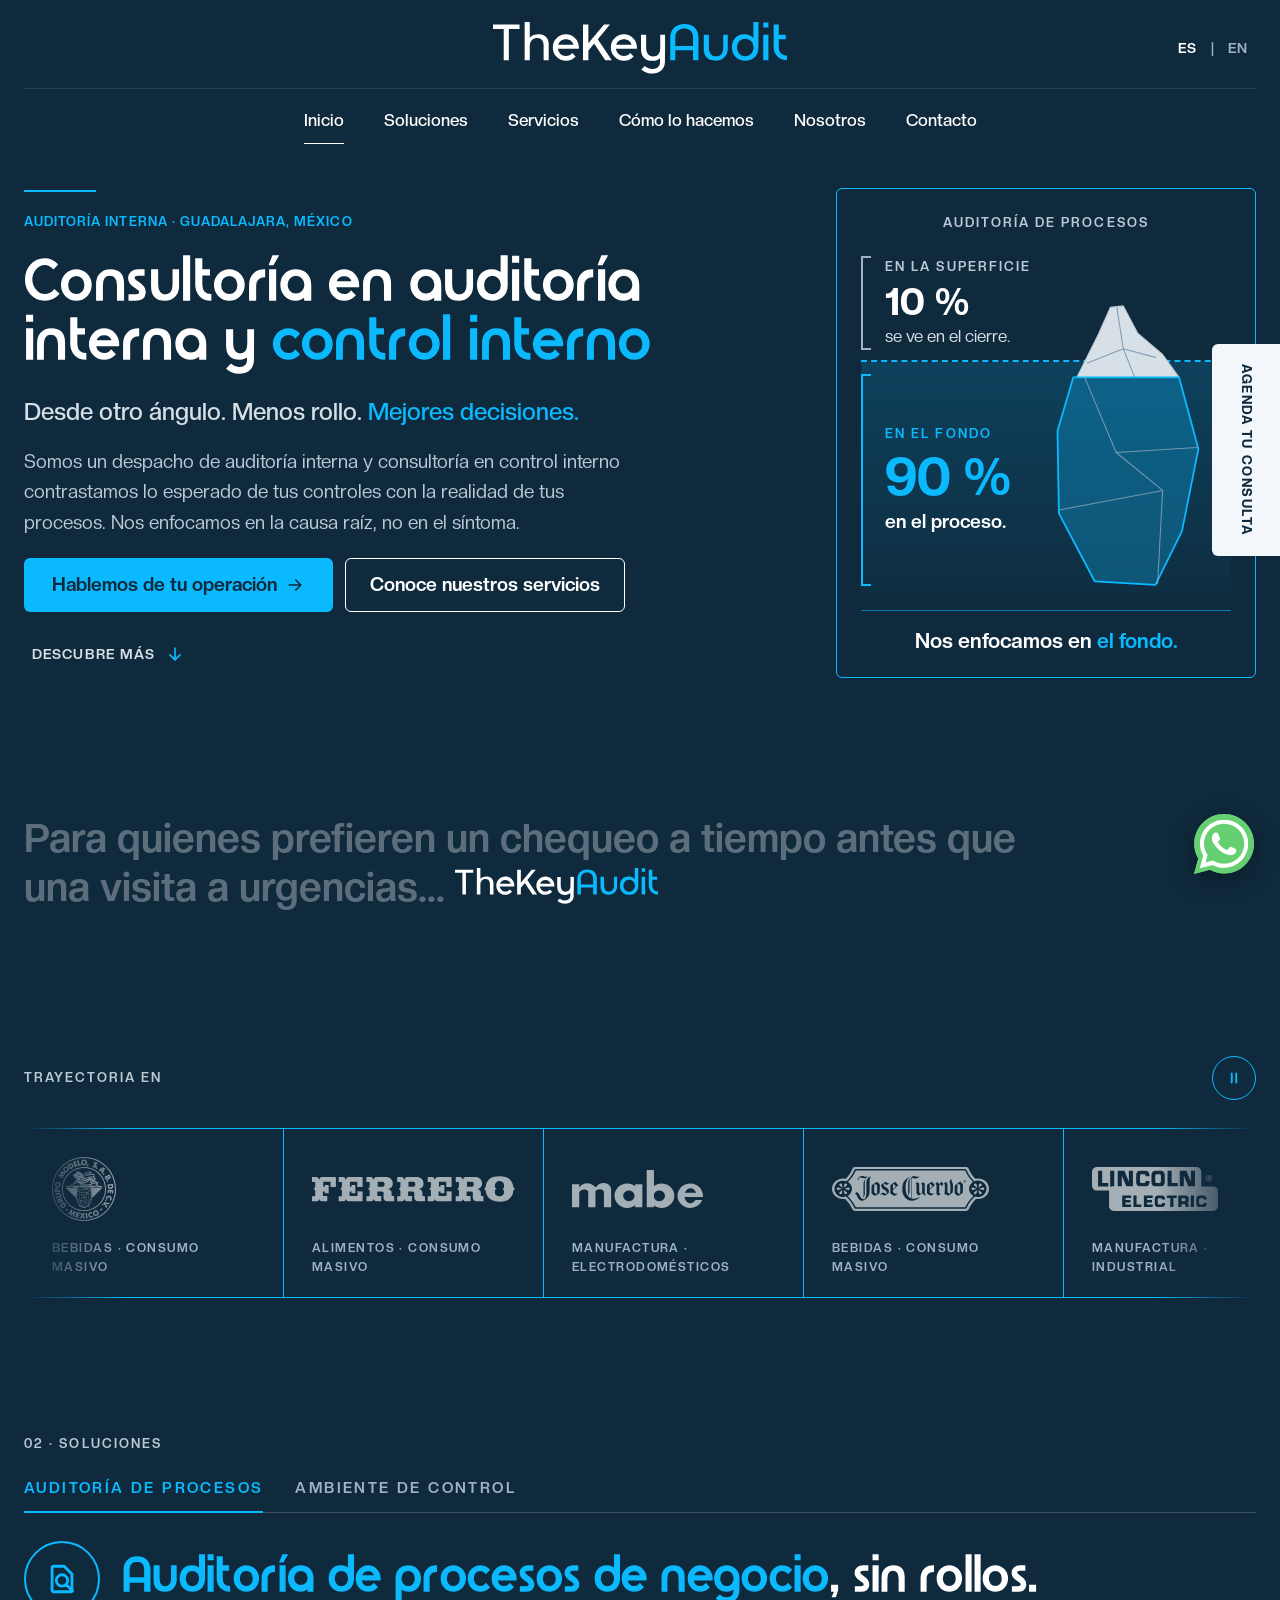
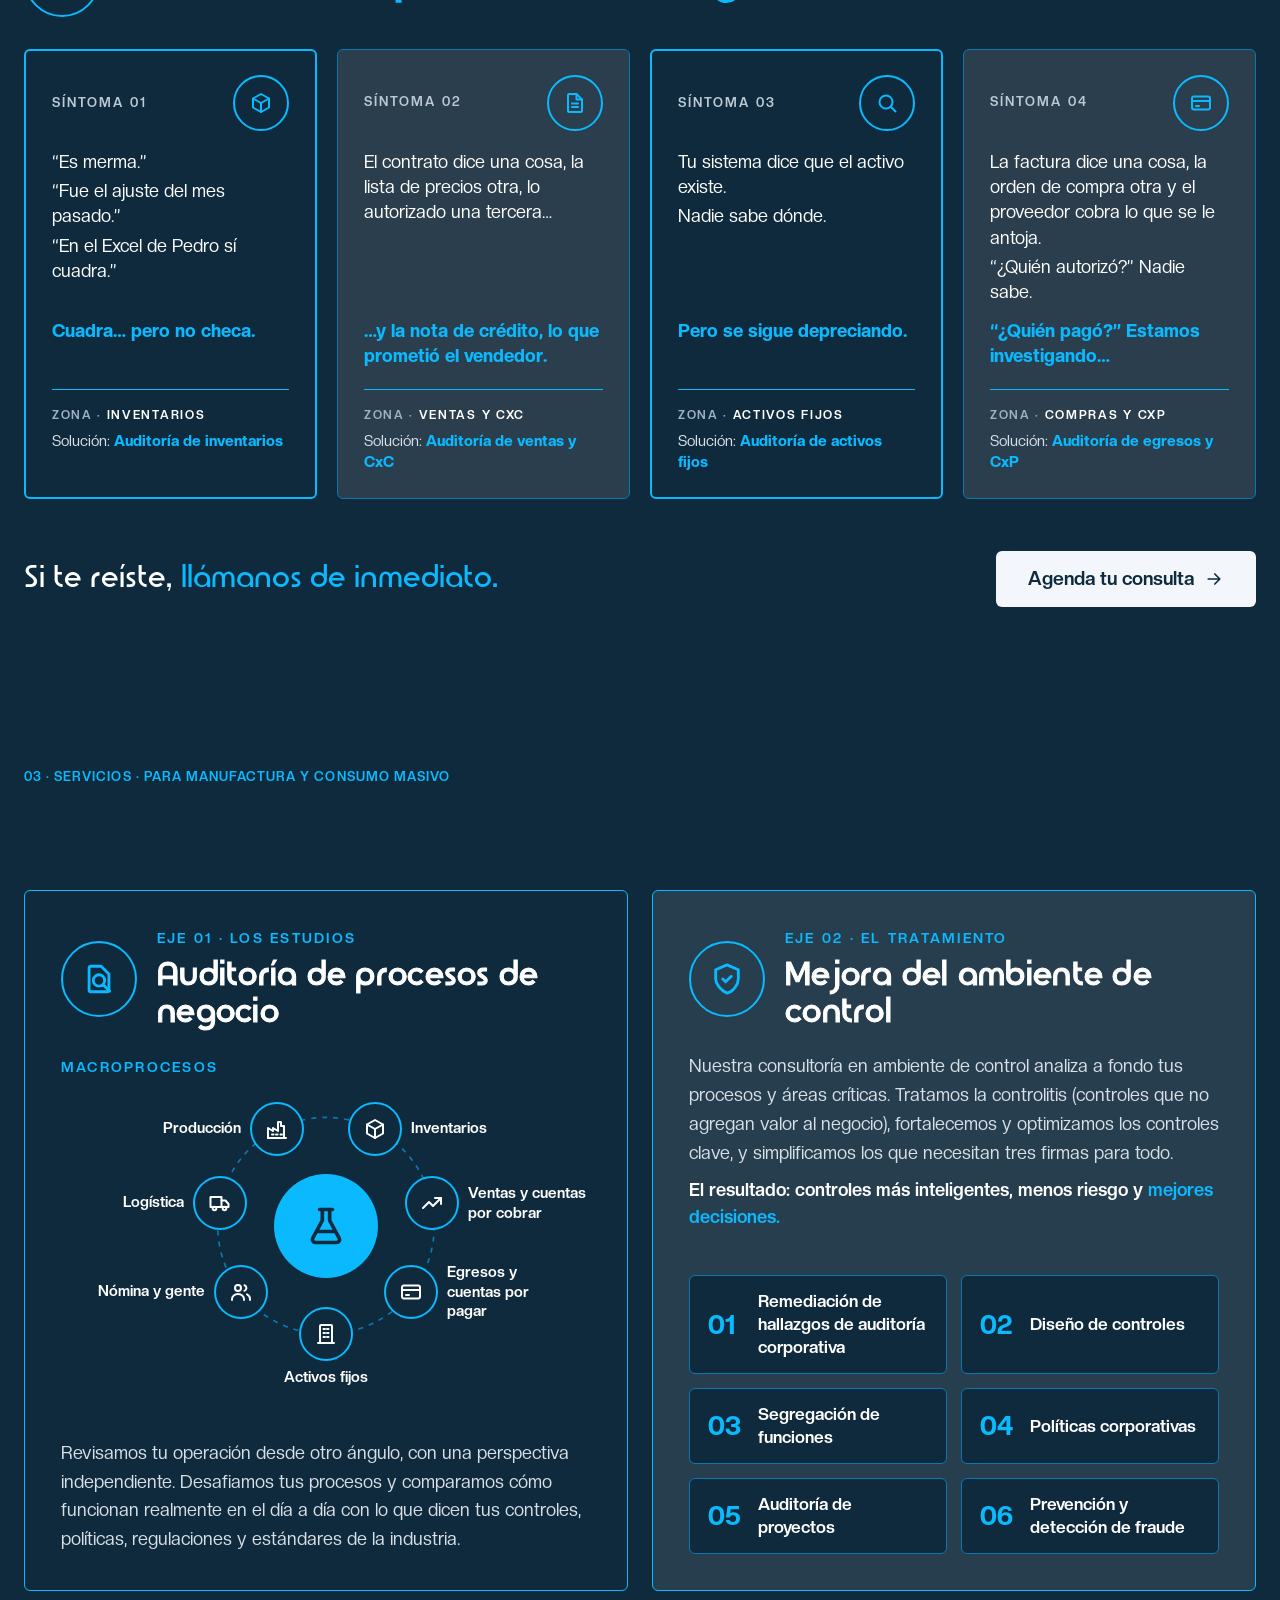
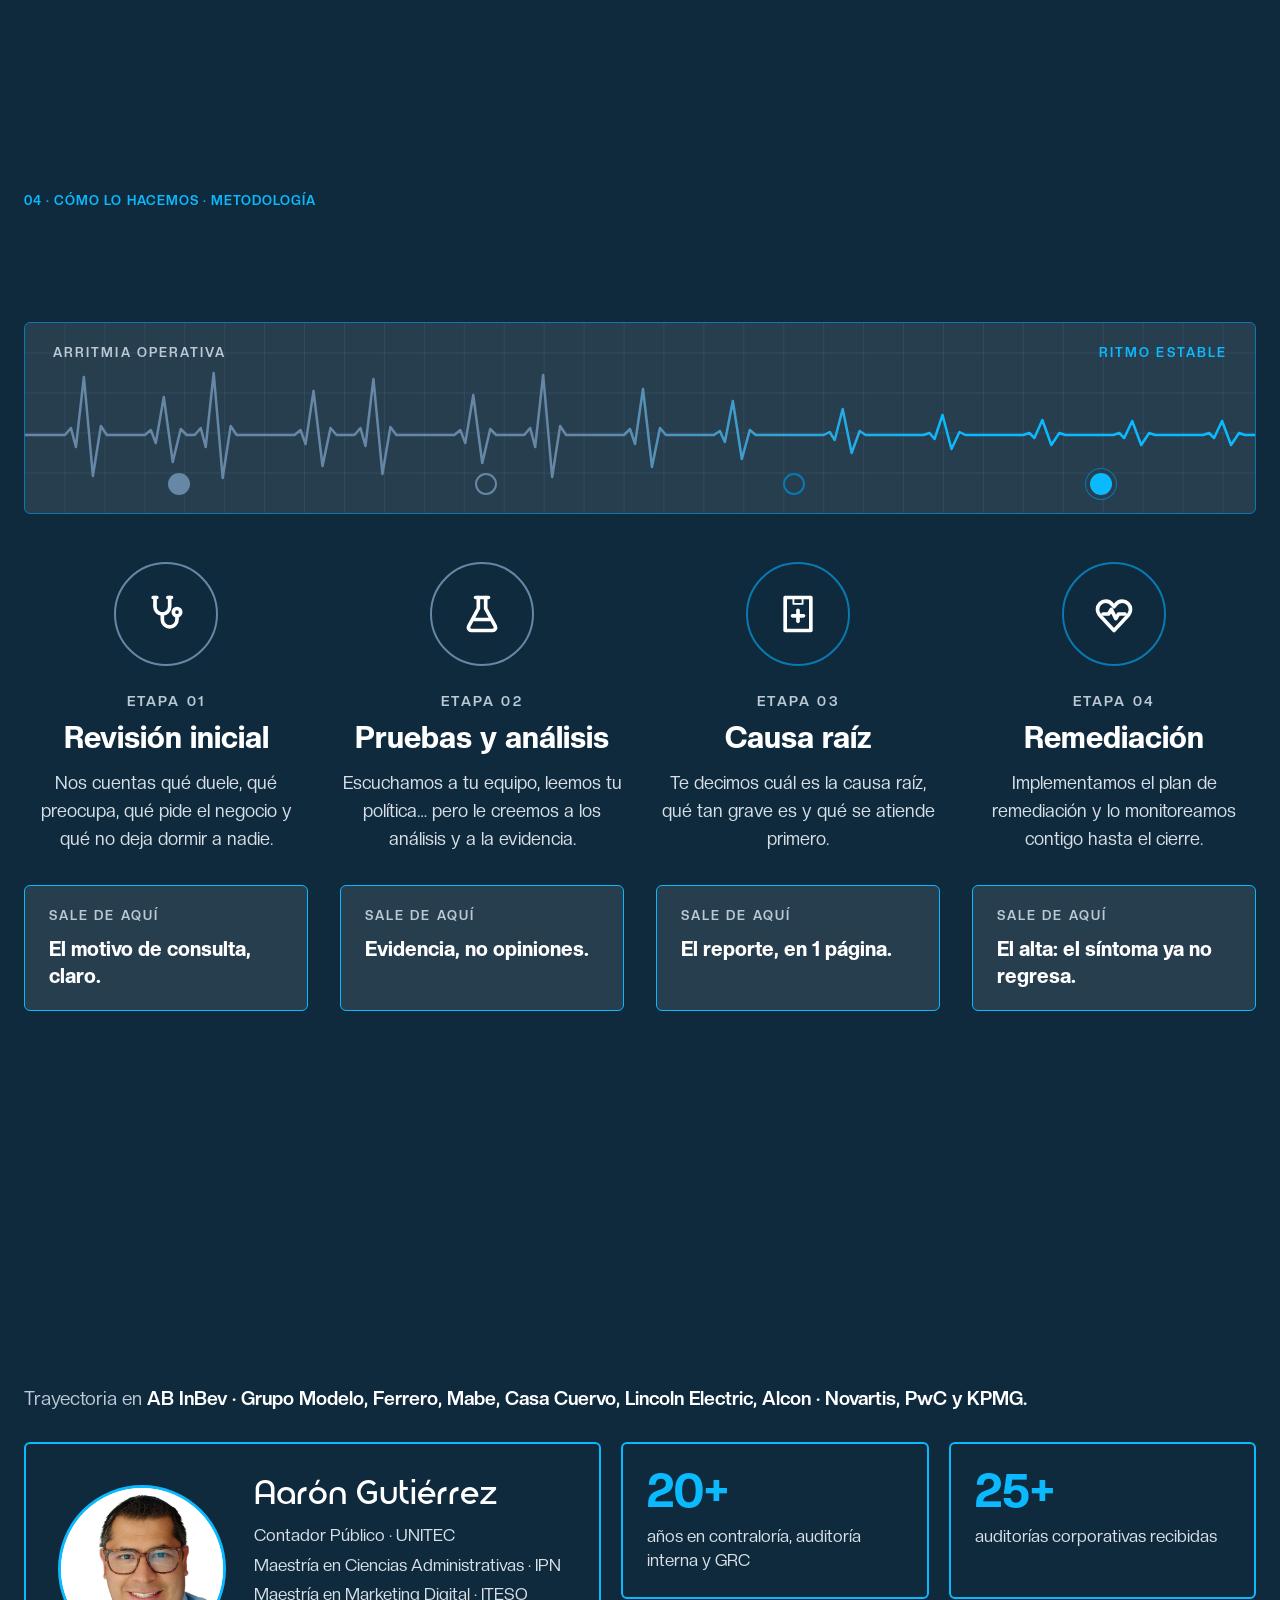
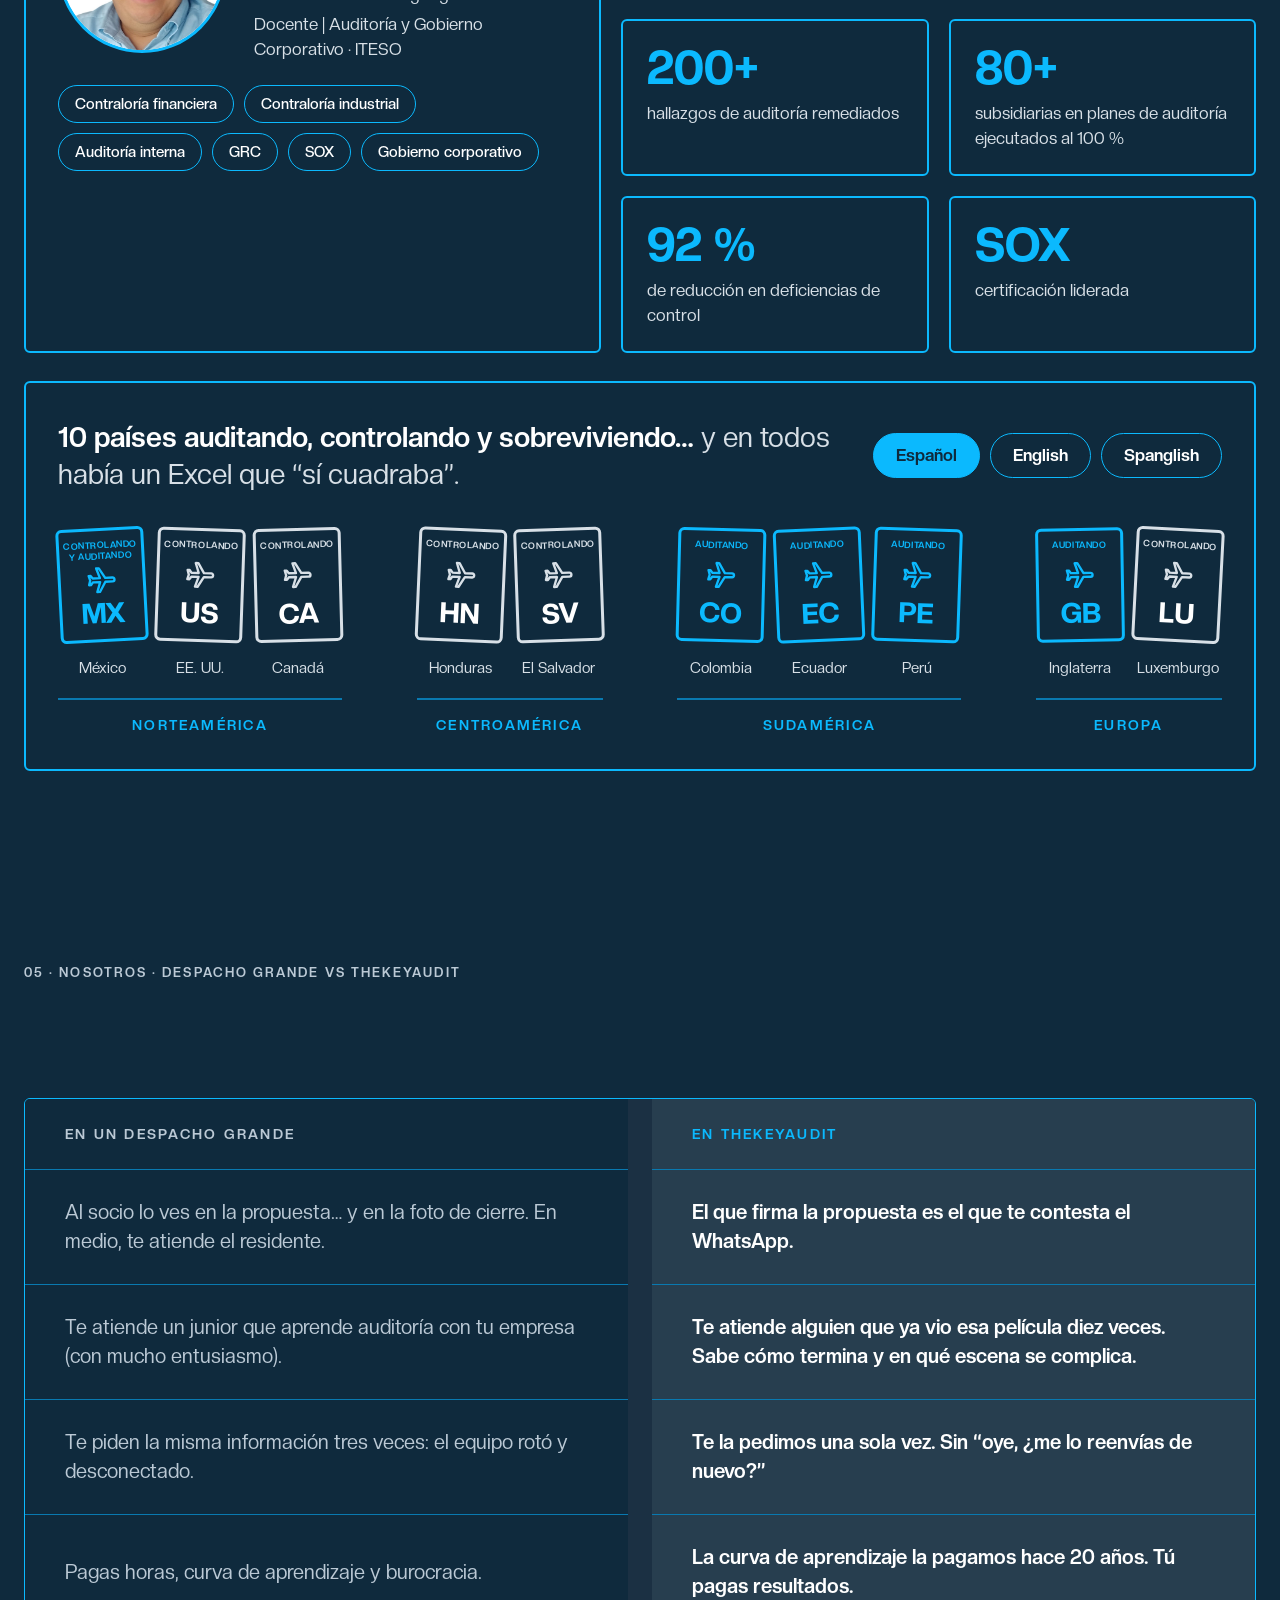
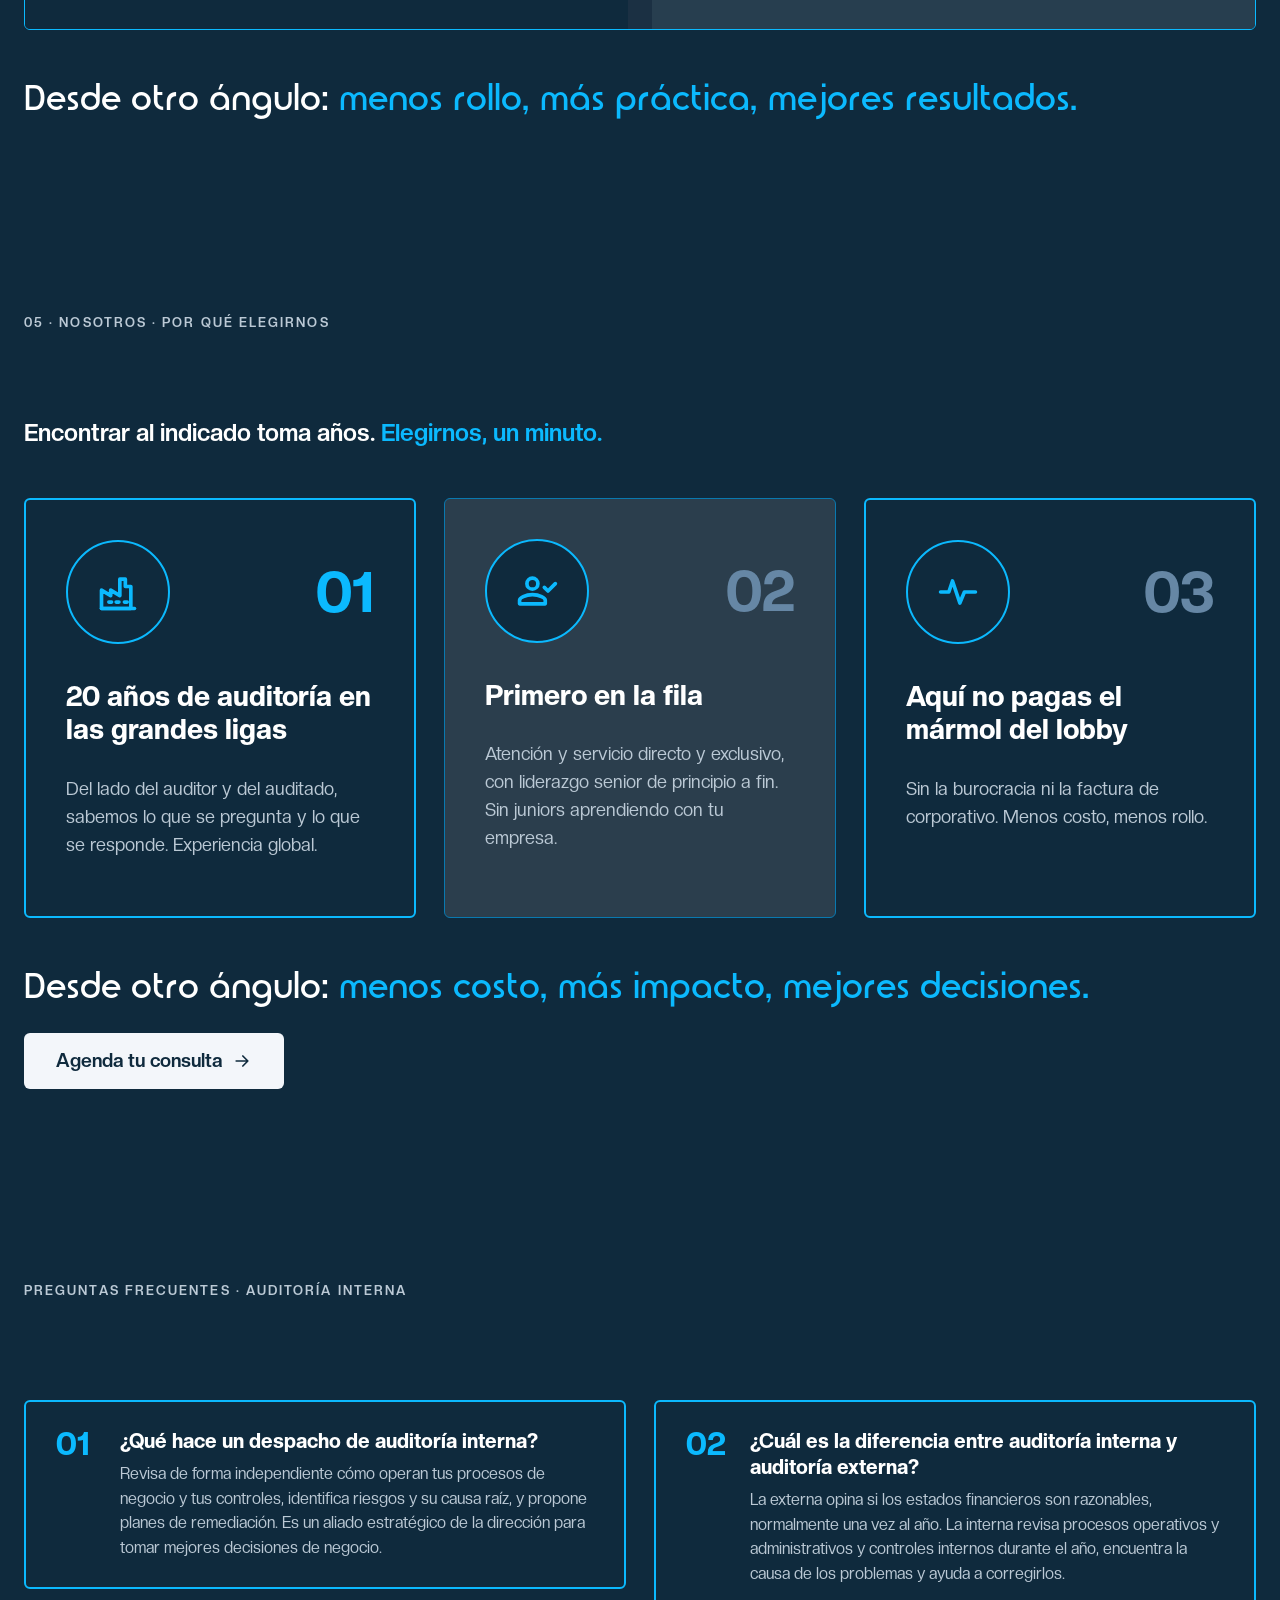
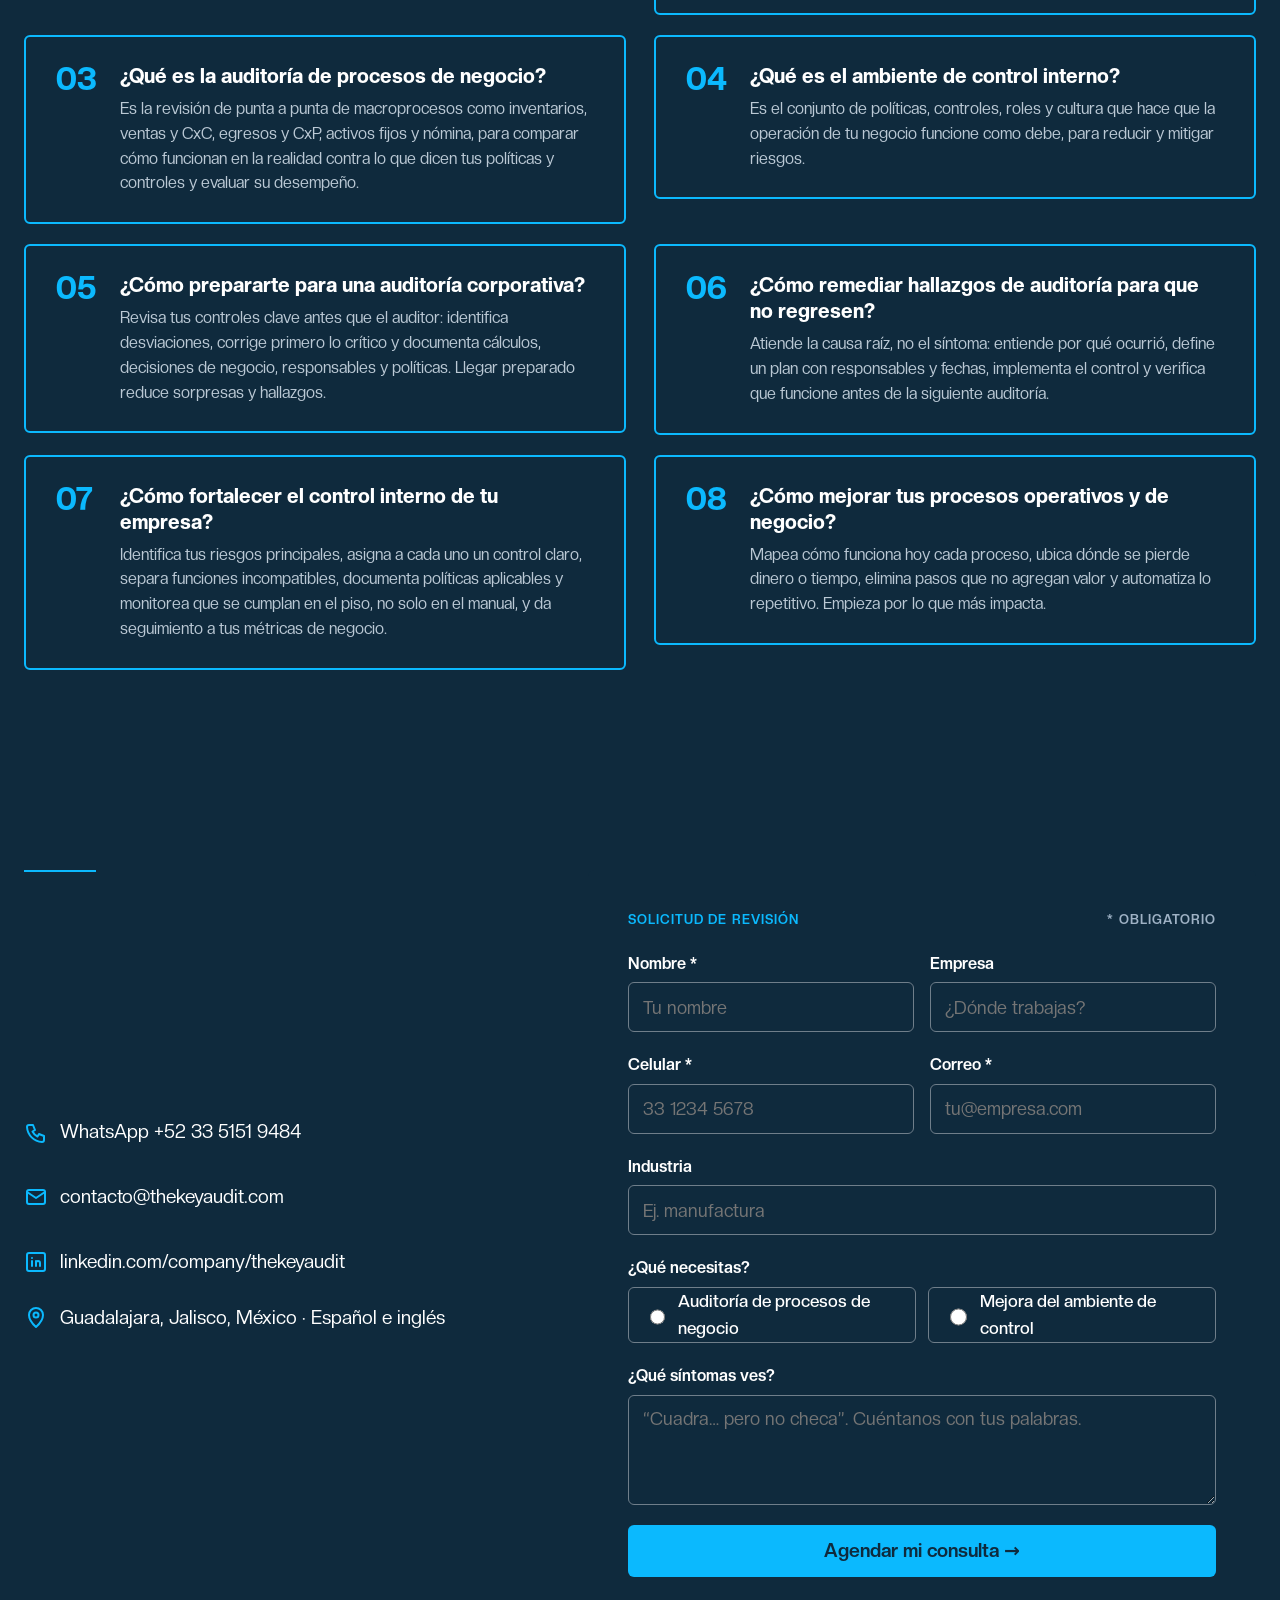
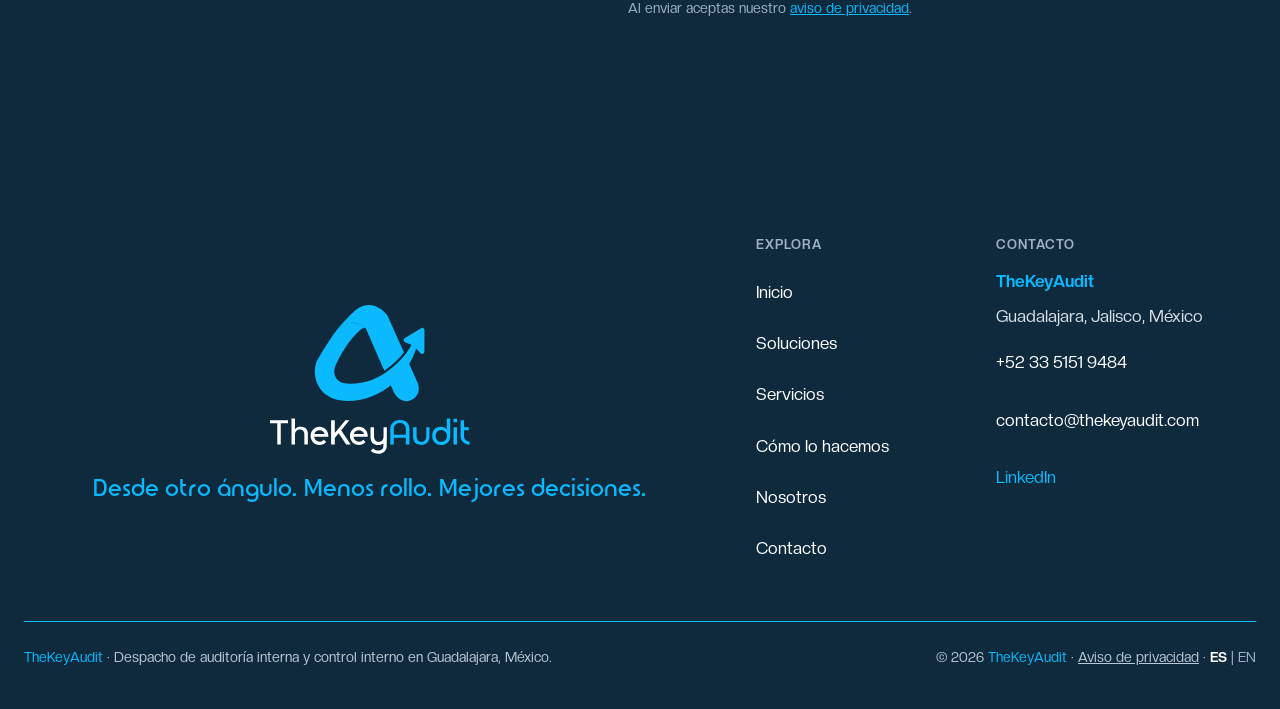
==== index.html @ d2ba5053 "Landing page TheKeyAudit: sitio estático ES/EN Versión estática generada desde el lienzo de diseño (" ====
<!doctype html>
<html lang="es-MX">
<head>
<meta charset="utf-8">
<meta name="viewport" content="width=device-width, initial-scale=1">
<title>Despacho de auditoría interna en Guadalajara | TheKeyAudit</title>
<meta name="description" content="Despacho de auditoría interna y control interno en Guadalajara. Auditoría de procesos, ambiente de control y remediación de hallazgos con más de 20 años de experiencia multinacional.">
<link rel="canonical" href="https://thekeyaudit.com/">
<link rel="alternate" hreflang="es-MX" href="https://thekeyaudit.com/">
<link rel="alternate" hreflang="en" href="https://thekeyaudit.com/en/">
<link rel="alternate" hreflang="x-default" href="https://thekeyaudit.com/">
<meta property="og:type" content="website">
<meta property="og:title" content="Despacho de auditoría interna en Guadalajara | TheKeyAudit">
<meta property="og:description" content="Despacho de auditoría interna y control interno en Guadalajara. Auditoría de procesos, ambiente de control y remediación de hallazgos con más de 20 años de experiencia multinacional.">
<meta property="og:url" content="https://thekeyaudit.com/">
<meta property="og:image" content="https://thekeyaudit.com/assets/img/thekeyaudit-logo.svg">
<meta name="theme-color" content="#0F2A3D">
<link rel="icon" type="image/svg+xml" href="assets/img/thekeyaudit-logo-corto-claro.svg">
<link rel="preload" href="assets/fonts/Astonpoliz.otf" as="font" type="font/otf" crossorigin>
<link rel="preload" href="assets/fonts/CreatoDisplay-Regular.otf" as="font" type="font/otf" crossorigin>
<link rel="stylesheet" href="assets/css/site.css">
<style>html,body{margin:0;background:#0F2A3D}</style>
</head>
<body>
<div id="dc-root">

<div class="tka" style="position: relative; font-family: 'Creato Display', system-ui, -apple-system, 'Segoe UI', sans-serif; color: var(--tx); background: var(--bg); font-size: 19px; line-height: 1.6; color-scheme: light;">

<a href="#contenido" class="skip" data-k="k1">Saltar al contenido</a>

<a href="https://wa.me/523351519484?text=Hola%2C%20me%20interesa%20agendar%20una%20consulta%20con%20TheKeyAudit." target="_blank" rel="noopener" class="wa-fab" aria-label="Escríbenos por WhatsApp al +52 33 5151 9484" title="Escríbenos por WhatsApp" data-k="k2"><img src="assets/img/whatsapp.svg" alt="" width="60" height="60" style="display: block; width: 60px; height: 60px;"></a>
<a href="#contacto" class="side-tab" style="position: fixed; right: 0; top: 50%; transform: translateY(-50%); z-index: 20; writing-mode: vertical-rl; display: flex; align-items: center; justify-content: center; min-width: 44px; padding: 20px 12px; background: #F3F6FA; color: #0F2A3D; border-radius: 6px 0 0 6px; text-decoration: none; font-size: 13px; font-weight: 800; letter-spacing: 0.12em;" data-k="k3">AGENDA TU CONSULTA</a>





<header class="ld-drop vt-header site-hdr" style="--at: 80ms; position: relative; z-index: 40;" data-k="k5">
<div style="max-width: 1280px; margin: 0 auto; padding: 22px 24px 4px; display: flex; flex-direction: column; gap: 14px;">
<div class="hdr-top">
<span aria-hidden="true"></span>
<a href="#inicio" class="hdr-logo" aria-label="TheKeyAudit, inicio" style="display: flex; align-items: center; min-height: 44px;"><img class="lg-lt" src="assets/img/thekeyaudit-logo-corto-claro.svg" alt="TheKeyAudit" width="294" height="52" style="height: 52px; width: auto;"><img class="lg-dk" src="assets/img/thekeyaudit-logo-corto-oscuro.svg" alt="TheKeyAudit" width="294" height="52" style="height: 52px; width: auto;"></a>
<div style="justify-self: end; display: flex; align-items: center; gap: 12px;">
<p class="lang-desk" style="margin: 0; font-size: 14px; font-weight: 700; letter-spacing: 0.08em;"><a href="#inicio" hreflang="es" lang="es" aria-current="true" style="display: inline-block; padding: 12px 8px; color: #FFFFFF; text-decoration: none;">ES</a> <span style="color: #9FB2C5;">|</span> <a href="en/" hreflang="en" lang="en" aria-label="English" style="display: inline-block; padding: 12px 8px; color: #9FB2C5; text-decoration: none;">EN</a></p>
<button type="button" class="burger icon-btn" aria-expanded="false" aria-controls="menu-movil" aria-label="Abrir menú" style="width: 44px; height: 44px; align-items: center; justify-content: center; padding: 0; border-radius: 6px; border: 1px solid #3E5262; background: transparent; cursor: pointer;" data-dc-ev="click:0">
<span aria-hidden="true" style="position: relative; display: block; width: 20px; height: 14px;">
<span class="burger-line" style="position: absolute; left: 0; width: 20px; height: 2px; border-radius: 1px; background: #FFFFFF; top: 0; transform: none;"></span>
<span class="burger-line" style="position: absolute; left: 0; width: 20px; height: 2px; border-radius: 1px; background: #FFFFFF; top: 6px; opacity: 1;"></span>
<span class="burger-line" style="position: absolute; left: 0; width: 20px; height: 2px; border-radius: 1px; background: #FFFFFF; top: 12px; transform: none;"></span>
</span>
</button>
</div>
</div>
<nav class="nav-desk" aria-label="Principal" style="display: flex; flex-wrap: wrap; align-items: center; justify-content: center; gap: 4px 40px; font-size: 17px; font-weight: 500; padding-top: 8px; border-top: 1px solid #273E4F;">
<a href="#inicio" class="ul" aria-current="true" style="color: #FFFFFF; text-decoration: none; padding: 10px 0;">Inicio</a>
<a href="#soluciones" class="ul" style="color: #FFFFFF; text-decoration: none; padding: 10px 0;">Soluciones</a>
<a href="#servicios" class="ul" style="color: #FFFFFF; text-decoration: none; padding: 10px 0;">Servicios</a>
<a href="#como-lo-hacemos" class="ul" style="color: #FFFFFF; text-decoration: none; padding: 10px 0;">Cómo lo hacemos</a>
<a href="#nosotros" class="ul" style="color: #FFFFFF; text-decoration: none; padding: 10px 0;">Nosotros</a>
<a href="#contacto" class="ul" style="color: #FFFFFF; text-decoration: none; padding: 10px 0;">Contacto</a>
</nav>
</div>
</header>
<main id="contenido" tabindex="-1" data-k="k6">

<section id="inicio" style="position: relative; overflow: hidden; color: #FFFFFF; background: #0F2A3D;" data-dc-ev="pointermove:1 pointerleave:2">
<div style="position: relative; z-index: 1; max-width: 1280px; margin: 0 auto; padding: 40px 24px 56px; display: flex; flex-wrap: wrap; align-items: center; justify-content: space-between; gap: 32px 56px;">
<div style="flex: 1 1 560px; min-width: 0; display: flex; flex-direction: column; gap: 20px;">
<div class="ld-rule" style="--at: 200ms; width: 72px; height: 2px; background: #0BB9FE;"></div>
<p class="ld" style="--at: 280ms; margin: 0; font-size: 13px; font-weight: 700; letter-spacing: 0.08em; color: #0BB9FE;">AUDITORÍA INTERNA · GUADALAJARA, MÉXICO</p>
<h1 class="ld-unveil mask-pad" style="--at: 360ms; margin: 0; max-width: 980px; font-family: 'Astonpoliz', 'Creato Display', system-ui, sans-serif; font-weight: 400; font-size: clamp(34px, 4.4vw, 60px); line-height: 1.04;">Consultoría en auditoría interna y <span class="hl-d">control interno</span></h1>
<p class="ld" style="--at: 560ms; margin: 0; font-size: 24px; line-height: 1.3; font-weight: 500; color: #D8E0E7;">Desde otro ángulo. Menos rollo. <span class="hl-d">Mejores decisiones.</span></p>
<p class="ld" style="--at: 610ms; margin: 0; max-width: 620px; font-size: 19px; line-height: 1.6; color: #BBC9D5;">Somos un despacho de auditoría interna y consultoría en control interno contrastamos lo esperado de tus controles con la realidad de tus procesos. Nos enfocamos en la causa raíz, no en el síntoma.</p>
<div class="ld" style="--at: 660ms; display: flex; flex-wrap: wrap; gap: 12px;">
<a href="#contacto" class="btn" style="display: inline-flex; align-items: center; gap: 8px; min-height: 52px; padding: 0 28px; border-radius: 6px; background: #0BB9FE; color: #0F2A3D; text-decoration: none; font-weight: 700;">Hablemos de tu operación <svg class="arr" aria-hidden="true" width="20" height="20" viewbox="0 0 24 24" fill="none" stroke="#0F2A3D" stroke-width="2" stroke-linecap="round" stroke-linejoin="round"><path d="M5 12h14M13 6l6 6-6 6"></path></svg></a>
<a href="#servicios" class="btn btn-ghost" style="display: inline-flex; align-items: center; min-height: 52px; padding: 0 24px; border-radius: 6px; border: 1.5px solid #FFFFFF; color: #FFFFFF; text-decoration: none; font-weight: 700;">Conoce nuestros servicios</a>
</div>
<a href="#manifiesto" class="btn ld" style="--at: 760ms; align-self: flex-start; display: inline-flex; align-items: center; gap: 10px; min-height: 44px; padding: 0 8px; border-radius: 6px; color: #D8E0E7; text-decoration: none; font-size: 14px; font-weight: 700; letter-spacing: 0.08em;">DESCUBRE MÁS <svg class="arr-down arr" aria-hidden="true" width="20" height="20" viewbox="0 0 24 24" fill="none" stroke="#0BB9FE" stroke-width="2" stroke-linecap="round" stroke-linejoin="round"><path d="M12 5v14M6 13l6 6 6-6"></path></svg></a>
</div>
<aside class="ld" aria-labelledby="iceberg-titulo" style="--at: 720ms; flex: 0 1 420px; min-width: 0; border: 1px solid #0BB9FE; border-radius: 6px; padding: 24px 24px 22px; display: flex; flex-direction: column; gap: 18px; box-sizing: border-box;">
<p id="iceberg-titulo" style="margin: 0; text-align: center; font-size: 13px; font-weight: 700; letter-spacing: 0.16em; color: #BBC9D5;">AUDITORÍA DE PROCESOS</p>
<div style="position: relative; height: 340px;">
<div aria-hidden="true" style="position: absolute; left: 0; right: 0; top: 108px; bottom: 0; border-top: 2px dashed #0BB9FE; background: linear-gradient(180deg, rgba(11,185,254,0.16), rgba(11,185,254,0.03));"></div>
<svg aria-hidden="true" viewbox="0 0 300 440" preserveaspectratio="xMaxYMax meet" style="position: absolute; right: 0; top: 0; width: 58%; height: 100%;" fill="none">
<path d="M85 140L115 80L132 42L150 40L170 78L205 108L228 140Z" fill="#D8E0E7" stroke="#BBC9D5" stroke-width="1.5" stroke-linejoin="round"></path>
<path d="M100 120L150 100L166 140M150 100L141 42M150 100L195 112" stroke="#839DB4" stroke-width="1.5" stroke-linecap="round" stroke-linejoin="round"></path>
<path d="M80 140L58 215L60 330L110 425L195 430L232 355L255 240L228 140Z" fill="#0BB9FE" fill-opacity="0.28" stroke="#0BB9FE" stroke-width="2.5" stroke-linejoin="round"></path>
<path d="M96 140L140 245L253 238M140 245L205 298L198 428M62 325L205 298" stroke="#9FB2C5" stroke-opacity="0.7" stroke-width="1.5" stroke-linecap="round" stroke-linejoin="round"></path>
</svg>
<div style="position: absolute; left: 0; top: 4px; height: 94px; padding-left: 24px; display: flex; flex-direction: column; justify-content: center; gap: 4px;"><span aria-hidden="true" style="position: absolute; left: 0; top: 0; bottom: 0; width: 10px; border: 2px solid #9FB2C5; border-right: 0; box-sizing: border-box;"></span><p style="margin: 0; font-size: 13px; font-weight: 700; letter-spacing: 0.16em; color: #BBC9D5;">EN LA SUPERFICIE</p><p style="margin: 0; font-size: 38px; line-height: 1.05; font-weight: 800; color: #FFFFFF;">10 %</p><p style="margin: 0; font-size: 17px; line-height: 1.4; color: #D8E0E7;">se ve en el cierre.</p></div>
<div style="position: absolute; left: 0; top: 122px; bottom: 6px; width: 46%; padding-left: 24px; display: flex; flex-direction: column; justify-content: center; gap: 6px;"><span aria-hidden="true" style="position: absolute; left: 0; top: 0; bottom: 0; width: 10px; border: 2px solid #0BB9FE; border-right: 0; box-sizing: border-box;"></span><p style="margin: 0; font-size: 13px; font-weight: 700; letter-spacing: 0.16em; color: #0BB9FE;">EN EL FONDO</p><p style="margin: 0; font-size: 52px; line-height: 1; font-weight: 800; color: #0BB9FE;">90 %</p><p style="margin: 0; font-size: 19px; line-height: 1.4; font-weight: 700; color: #FFFFFF;">en el proceso.</p></div>
</div>
<p style="margin: 0; padding-top: 16px; border-top: 1px solid #0979B0; text-align: center; font-size: 21px; line-height: 1.35; font-weight: 700; color: #FFFFFF;">Nos enfocamos en <span class="hl-d">el fondo.</span></p>
</aside>
</div>
</section>


<section id="manifiesto" style="position: relative; overflow: hidden; background: var(--band); color: #FFFFFF;">
<div style="position: relative; max-width: 1280px; margin: 0 auto; padding: 80px 24px;">
<p class="read" style="margin: 0; max-width: 1040px; font-size: clamp(26px, 3.2vw, 40px); line-height: 1.22; font-weight: 700;">Para quienes prefieren un chequeo a tiempo antes que una visita a urgencias… <img src="assets/img/thekeyaudit-logo-corto-oscuro.svg" alt="TheKeyAudit" width="200" height="35" style="display: inline-block; height: 0.9em; width: auto; vertical-align: -0.08em;"></p>
</div>
</section>


<section aria-labelledby="trayectoria-titulo" class="clientes" style="background: #0F2A3D; color: #FFFFFF;">
<div style="max-width: 1280px; margin: 0 auto; padding: 64px 24px 72px; display: flex; flex-direction: column; gap: 28px;">
<div style="display: flex; align-items: center; justify-content: space-between; gap: 16px;"><p id="trayectoria-titulo" class="rv" style="margin: 0; font-size: 13px; font-weight: 700; letter-spacing: 0.16em; color: #BBC9D5;">TRAYECTORIA EN</p><button type="button" class="icon-btn" aria-pressed="false" aria-label="Pausar carrusel de clientes" title="Pausar carrusel de clientes" style="flex: none; width: 44px; height: 44px; display: inline-flex; align-items: center; justify-content: center; padding: 0; border: 1.5px solid #0BB9FE; border-radius: 50%; background: transparent; color: #0BB9FE; cursor: pointer;" data-dc-ev="click:3"><svg aria-hidden="true" width="18" height="18" viewbox="0 0 24 24" fill="none" stroke="currentColor" stroke-width="2.5" stroke-linecap="round" data-k="k7"><path d="M9 6v12M15 6v12"></path></svg></button></div>
<div class="rv marquee" style="--at: 100ms; position: relative; overflow: hidden; border-top: 1px solid #0BB9FE; border-bottom: 1px solid #0BB9FE;">
<ul class="logos marquee-track" style="margin: 0; padding: 0; list-style: none; display: flex; width: max-content;">
<li class="logo-cell"><div class="logo-item"><img class="lg-lt" src="assets/img/clientes/grupomodelo-claro.svg" alt="AB InBev · Grupo Modelo" style="height: 64px; width: auto;"><img class="lg-dk" src="assets/img/clientes/grupomodelo-oscuro.svg" alt="AB InBev · Grupo Modelo" style="height: 64px; width: auto;"></div><p style="margin: 0; font-size: 12px; font-weight: 700; letter-spacing: 0.12em; color: #9FB2C5;">BEBIDAS · CONSUMO MASIVO</p></li>
<li class="logo-cell"><div class="logo-item"><img class="lg-lt" src="assets/img/clientes/ferrero-claro.svg" alt="Ferrero" style="height: 26px; width: auto;"><img class="lg-dk" src="assets/img/clientes/ferrero-oscuro.svg" alt="Ferrero" style="height: 26px; width: auto;"></div><p style="margin: 0; font-size: 12px; font-weight: 700; letter-spacing: 0.12em; color: #9FB2C5;">ALIMENTOS · CONSUMO MASIVO</p></li>
<li class="logo-cell"><div class="logo-item"><img class="lg-lt" src="assets/img/clientes/mabe-claro.svg" alt="Mabe" style="height: 38px; width: auto;"><img class="lg-dk" src="assets/img/clientes/mabe-oscuro.svg" alt="Mabe" style="height: 38px; width: auto;"></div><p style="margin: 0; font-size: 12px; font-weight: 700; letter-spacing: 0.12em; color: #9FB2C5;">MANUFACTURA · ELECTRODOMÉSTICOS</p></li>
<li class="logo-cell"><div class="logo-item"><img class="lg-lt" src="assets/img/clientes/josecuervo-claro.svg" alt="Casa Cuervo" style="height: 44px; width: auto;"><img class="lg-dk" src="assets/img/clientes/josecuervo-oscuro.svg" alt="Casa Cuervo" style="height: 44px; width: auto;"></div><p style="margin: 0; font-size: 12px; font-weight: 700; letter-spacing: 0.12em; color: #9FB2C5;">BEBIDAS · CONSUMO MASIVO</p></li>
<li class="logo-cell"><div class="logo-item"><img class="lg-lt" src="assets/img/clientes/lincoln-claro.svg" alt="Lincoln Electric" style="height: 44px; width: auto;"><img class="lg-dk" src="assets/img/clientes/lincoln-oscuro.svg" alt="Lincoln Electric" style="height: 44px; width: auto;"></div><p style="margin: 0; font-size: 12px; font-weight: 700; letter-spacing: 0.12em; color: #9FB2C5;">MANUFACTURA · INDUSTRIAL</p></li>
<li class="logo-cell"><div class="logo-item"><img class="lg-lt" src="assets/img/clientes/novartis-claro.svg" alt="Alcon · Novartis" style="height: 30px; width: auto;"><img class="lg-dk" src="assets/img/clientes/novartis-oscuro.svg" alt="Alcon · Novartis" style="height: 30px; width: auto;"></div><p style="margin: 0; font-size: 12px; font-weight: 700; letter-spacing: 0.12em; color: #9FB2C5;">FARMACÉUTICA</p></li>
<li class="logo-cell"><div class="logo-item"><img class="lg-lt" src="assets/img/clientes/pwc-claro.svg" alt="PwC" style="height: 44px; width: auto;"><img class="lg-dk" src="assets/img/clientes/pwc-oscuro.svg" alt="PwC" style="height: 44px; width: auto;"></div><p style="margin: 0; font-size: 12px; font-weight: 700; letter-spacing: 0.12em; color: #9FB2C5;">BIG FOUR · AUDITORÍA EXTERNA</p></li>
<li class="logo-cell"><div class="logo-item"><img class="lg-lt" src="assets/img/clientes/kpmg-claro.svg" alt="KPMG" style="height: 40px; width: auto;"><img class="lg-dk" src="assets/img/clientes/kpmg-oscuro.svg" alt="KPMG" style="height: 40px; width: auto;"></div><p style="margin: 0; font-size: 12px; font-weight: 700; letter-spacing: 0.12em; color: #9FB2C5;">BIG FOUR · AUDITORÍA EXTERNA</p></li>
<li class="logo-cell" aria-hidden="true"><div class="logo-item"><img class="lg-lt" src="assets/img/clientes/grupomodelo-claro.svg" alt="" style="height: 64px; width: auto;"><img class="lg-dk" src="assets/img/clientes/grupomodelo-oscuro.svg" alt="" style="height: 64px; width: auto;"></div><p style="margin: 0; font-size: 12px; font-weight: 700; letter-spacing: 0.12em; color: #9FB2C5;">BEBIDAS · CONSUMO MASIVO</p></li>
<li class="logo-cell" aria-hidden="true"><div class="logo-item"><img class="lg-lt" src="assets/img/clientes/ferrero-claro.svg" alt="" style="height: 26px; width: auto;"><img class="lg-dk" src="assets/img/clientes/ferrero-oscuro.svg" alt="" style="height: 26px; width: auto;"></div><p style="margin: 0; font-size: 12px; font-weight: 700; letter-spacing: 0.12em; color: #9FB2C5;">ALIMENTOS · CONSUMO MASIVO</p></li>
<li class="logo-cell" aria-hidden="true"><div class="logo-item"><img class="lg-lt" src="assets/img/clientes/mabe-claro.svg" alt="" style="height: 38px; width: auto;"><img class="lg-dk" src="assets/img/clientes/mabe-oscuro.svg" alt="" style="height: 38px; width: auto;"></div><p style="margin: 0; font-size: 12px; font-weight: 700; letter-spacing: 0.12em; color: #9FB2C5;">MANUFACTURA · ELECTRODOMÉSTICOS</p></li>
<li class="logo-cell" aria-hidden="true"><div class="logo-item"><img class="lg-lt" src="assets/img/clientes/josecuervo-claro.svg" alt="" style="height: 44px; width: auto;"><img class="lg-dk" src="assets/img/clientes/josecuervo-oscuro.svg" alt="" style="height: 44px; width: auto;"></div><p style="margin: 0; font-size: 12px; font-weight: 700; letter-spacing: 0.12em; color: #9FB2C5;">BEBIDAS · CONSUMO MASIVO</p></li>
<li class="logo-cell" aria-hidden="true"><div class="logo-item"><img class="lg-lt" src="assets/img/clientes/lincoln-claro.svg" alt="" style="height: 44px; width: auto;"><img class="lg-dk" src="assets/img/clientes/lincoln-oscuro.svg" alt="" style="height: 44px; width: auto;"></div><p style="margin: 0; font-size: 12px; font-weight: 700; letter-spacing: 0.12em; color: #9FB2C5;">MANUFACTURA · INDUSTRIAL</p></li>
<li class="logo-cell" aria-hidden="true"><div class="logo-item"><img class="lg-lt" src="assets/img/clientes/novartis-claro.svg" alt="" style="height: 30px; width: auto;"><img class="lg-dk" src="assets/img/clientes/novartis-oscuro.svg" alt="" style="height: 30px; width: auto;"></div><p style="margin: 0; font-size: 12px; font-weight: 700; letter-spacing: 0.12em; color: #9FB2C5;">FARMACÉUTICA</p></li>
<li class="logo-cell" aria-hidden="true"><div class="logo-item"><img class="lg-lt" src="assets/img/clientes/pwc-claro.svg" alt="" style="height: 44px; width: auto;"><img class="lg-dk" src="assets/img/clientes/pwc-oscuro.svg" alt="" style="height: 44px; width: auto;"></div><p style="margin: 0; font-size: 12px; font-weight: 700; letter-spacing: 0.12em; color: #9FB2C5;">BIG FOUR · AUDITORÍA EXTERNA</p></li>
<li class="logo-cell" aria-hidden="true"><div class="logo-item"><img class="lg-lt" src="assets/img/clientes/kpmg-claro.svg" alt="" style="height: 40px; width: auto;"><img class="lg-dk" src="assets/img/clientes/kpmg-oscuro.svg" alt="" style="height: 40px; width: auto;"></div><p style="margin: 0; font-size: 12px; font-weight: 700; letter-spacing: 0.12em; color: #9FB2C5;">BIG FOUR · AUDITORÍA EXTERNA</p></li>
</ul>
</div>
</div>
</section>


<section id="soluciones" style="background: var(--sec); color: #FFFFFF;">
<div style="max-width: 1280px; margin: 0 auto; padding: 64px 24px; display: flex; flex-direction: column; gap: 28px;">
<div style="display: flex; flex-direction: column; gap: 10px;" data-k="k9">
<p class="rv" style="margin: 0; font-size: 13px; font-weight: 700; letter-spacing: 0.16em; color: #BBC9D5;">02 · SOLUCIONES</p>
<div role="tablist" aria-label="Soluciones" style="display: flex; flex-wrap: wrap; align-items: center; gap: 4px 32px; border-bottom: 1px solid #3E5262;">
<button type="button" role="tab" id="tab-procesos" aria-controls="panel-procesos" aria-selected="true" tabindex="0" style="min-height: 48px; padding: 10px 0; margin-bottom: -1px; background: none; border: 0; border-bottom: 2px solid; font: inherit; font-size: 15px; font-weight: 700; letter-spacing: 0.16em; cursor: pointer; color: #0BB9FE; border-color: #0BB9FE;" data-dc-ev="click:4 keydown:5">AUDITORÍA DE PROCESOS</button>
<button type="button" role="tab" id="tab-ambiente" aria-controls="panel-ambiente" aria-selected="false" tabindex="-1" style="min-height: 48px; padding: 10px 0; margin-bottom: -1px; background: none; border: 0; border-bottom: 2px solid; font: inherit; font-size: 15px; font-weight: 700; letter-spacing: 0.16em; cursor: pointer; color: #9FB2C5; border-color: transparent;" data-dc-ev="click:6 keydown:7">AMBIENTE DE CONTROL</button>
</div>
</div>

<div id="panel-procesos" role="tabpanel" aria-labelledby="tab-procesos" style="display: flex; flex-direction: column; gap: 32px;" data-k="k10">
<div style="display: flex; flex-direction: column; gap: 12px;">
<div style="display: flex; align-items: center; gap: 22px;"><span aria-hidden="true" style="flex: none; width: 76px; height: 76px; display: inline-flex; align-items: center; justify-content: center; border: 2px solid #0BB9FE; border-radius: 50%; box-sizing: border-box; color: #0BB9FE;"><svg width="34" height="34" viewbox="0 0 24 24" fill="none"><g fill="none" stroke="currentColor" stroke-linecap="round" stroke-linejoin="round" stroke-width="2"><path d="M13.5 3l5.5 5.5v11.5c0 0.55 -0.45 1 -1 1h-12c-0.55 0 -1 -0.45 -1 -1v-16c0 -0.55 0.45 -1 1 -1Z"></path><path d="M14.83 15.83c-1.56 1.56 -4.1 1.56 -5.66 0c-1.56 -1.56 -1.56 -4.1 0 -5.66c1.56 -1.56 4.1 -1.56 5.66 0c1.56 1.56 1.56 4.1 0 5.66l4.67 4.67"></path></g></svg></span><h2 class="mask-pad" style="--at: 80ms; margin: 0; flex: 1 1 auto; min-width: 0; font-family: 'Astonpoliz', 'Creato Display', system-ui, sans-serif; font-weight: 400; font-size: clamp(30px, 3.8vw, 46px); line-height: 1.08; color: #FFFFFF;"><span class="hl-d">Auditoría de procesos de negocio</span>, sin rollos.</h2></div>
</div>
<div class="sol-grid rv-casc">
<article class="sol-card" style="--at: 0ms;">
<div style="display: flex; align-items: center; justify-content: space-between; gap: 16px; padding-bottom: 18px;"><p style="margin: 0; font-size: 13px; font-weight: 700; letter-spacing: 0.16em; color: #BBC9D5;">SÍNTOMA 01</p><span aria-hidden="true" style="flex: none; width: 52px; height: 52px; display: inline-flex; align-items: center; justify-content: center; border: 2px solid #0BB9FE; border-radius: 50%; color: #0BB9FE;"><svg width="24" height="24" viewbox="0 0 24 24" fill="none"><g fill="none" stroke="currentColor" stroke-width="2" stroke-linecap="round" stroke-linejoin="round"><path d="M12 3l8 4.5v9l-8 4.5l-8 -4.5v-9Z"></path><path d="M4 7.5l8 4.5l8 -4.5M12 12v9"></path></g></svg></span></div>
<div style="display: flex; flex-direction: column; gap: 4px; padding-bottom: 14px; font-size: 18px; line-height: 1.4; color: #FFFFFF;"><p style="margin: 0;">“Es merma.”</p><p style="margin: 0;">“Fue el ajuste del mes pasado.”</p><p style="margin: 0;">“En el Excel de Pedro sí cuadra.”</p></div>
<p style="margin: 0; padding-bottom: 20px; font-size: 18px; line-height: 1.4; font-weight: 800; color: #0BB9FE;">Cuadra… pero no checa.</p>
<div style="padding-top: 16px; border-top: 1px solid #0BB9FE; display: flex; flex-direction: column; gap: 6px;"><p style="margin: 0; font-size: 12px; font-weight: 700; letter-spacing: 0.14em; color: #9FB2C5;">ZONA · <span style="color: #FFFFFF;">INVENTARIOS</span></p><p style="margin: 0; font-size: 15px; line-height: 1.4; color: #D8E0E7;">Solución: <a href="#servicios" style="color: #0BB9FE; font-weight: 800; text-decoration: none;">Auditoría de inventarios</a></p></div>
</article>
<article class="sol-card" style="--at: 80ms;">
<div style="display: flex; align-items: center; justify-content: space-between; gap: 16px; padding-bottom: 18px;"><p style="margin: 0; font-size: 13px; font-weight: 700; letter-spacing: 0.16em; color: #BBC9D5;">SÍNTOMA 02</p><span aria-hidden="true" style="flex: none; width: 52px; height: 52px; display: inline-flex; align-items: center; justify-content: center; border: 2px solid #0BB9FE; border-radius: 50%; color: #0BB9FE;"><svg width="24" height="24" viewbox="0 0 24 24" fill="none"><g fill="none" stroke="currentColor" stroke-width="2" stroke-linecap="round" stroke-linejoin="round"><path d="M13.5 3l5.5 5.5v11.5a1 1 0 0 1 -1 1h-12a1 1 0 0 1 -1 -1v-16a1 1 0 0 1 1 -1Z"></path><path d="M13.5 3v5.5h5.5"></path><path d="M9 12.5h6M9 16h6"></path></g></svg></span></div>
<div style="display: flex; flex-direction: column; gap: 4px; padding-bottom: 14px; font-size: 18px; line-height: 1.4; color: #FFFFFF;"><p style="margin: 0;">El contrato dice una cosa, la lista de precios otra, lo autorizado una tercera…</p></div>
<p style="margin: 0; padding-bottom: 20px; font-size: 18px; line-height: 1.4; font-weight: 800; color: #0BB9FE;">…y la nota de crédito, lo que prometió el vendedor.</p>
<div style="padding-top: 16px; border-top: 1px solid #0BB9FE; display: flex; flex-direction: column; gap: 6px;"><p style="margin: 0; font-size: 12px; font-weight: 700; letter-spacing: 0.14em; color: #9FB2C5;">ZONA · <span style="color: #FFFFFF;">VENTAS Y CXC</span></p><p style="margin: 0; font-size: 15px; line-height: 1.4; color: #D8E0E7;">Solución: <a href="#servicios" style="color: #0BB9FE; font-weight: 800; text-decoration: none;">Auditoría de ventas y CxC</a></p></div>
</article>
<article class="sol-card" style="--at: 160ms;">
<div style="display: flex; align-items: center; justify-content: space-between; gap: 16px; padding-bottom: 18px;"><p style="margin: 0; font-size: 13px; font-weight: 700; letter-spacing: 0.16em; color: #BBC9D5;">SÍNTOMA 03</p><span aria-hidden="true" style="flex: none; width: 52px; height: 52px; display: inline-flex; align-items: center; justify-content: center; border: 2px solid #0BB9FE; border-radius: 50%; color: #0BB9FE;"><svg width="24" height="24" viewbox="0 0 24 24" fill="none"><g fill="none" stroke="currentColor" stroke-width="2" stroke-linecap="round" stroke-linejoin="round"><circle cx="11" cy="11" r="6.5"></circle><path d="M16 16l4.5 4.5"></path></g></svg></span></div>
<div style="display: flex; flex-direction: column; gap: 4px; padding-bottom: 14px; font-size: 18px; line-height: 1.4; color: #FFFFFF;"><p style="margin: 0;">Tu sistema dice que el activo existe.</p><p style="margin: 0;">Nadie sabe dónde.</p></div>
<p style="margin: 0; padding-bottom: 20px; font-size: 18px; line-height: 1.4; font-weight: 800; color: #0BB9FE;">Pero se sigue depreciando.</p>
<div style="padding-top: 16px; border-top: 1px solid #0BB9FE; display: flex; flex-direction: column; gap: 6px;"><p style="margin: 0; font-size: 12px; font-weight: 700; letter-spacing: 0.14em; color: #9FB2C5;">ZONA · <span style="color: #FFFFFF;">ACTIVOS FIJOS</span></p><p style="margin: 0; font-size: 15px; line-height: 1.4; color: #D8E0E7;">Solución: <a href="#servicios" style="color: #0BB9FE; font-weight: 800; text-decoration: none;">Auditoría de activos fijos</a></p></div>
</article>
<article class="sol-card" style="--at: 240ms;">
<div style="display: flex; align-items: center; justify-content: space-between; gap: 16px; padding-bottom: 18px;"><p style="margin: 0; font-size: 13px; font-weight: 700; letter-spacing: 0.16em; color: #BBC9D5;">SÍNTOMA 04</p><span aria-hidden="true" style="flex: none; width: 52px; height: 52px; display: inline-flex; align-items: center; justify-content: center; border: 2px solid #0BB9FE; border-radius: 50%; color: #0BB9FE;"><svg width="24" height="24" viewbox="0 0 24 24" fill="none"><g fill="none" stroke="currentColor" stroke-width="2" stroke-linecap="round" stroke-linejoin="round"><rect x="3" y="5.5" width="18" height="13" rx="2"></rect><path d="M3 10h18M7 15h3"></path></g></svg></span></div>
<div style="display: flex; flex-direction: column; gap: 4px; padding-bottom: 14px; font-size: 18px; line-height: 1.4; color: #FFFFFF;"><p style="margin: 0;">La factura dice una cosa, la orden de compra otra y el proveedor cobra lo que se le antoja.</p><p style="margin: 0;">“¿Quién autorizó?” Nadie sabe.</p></div>
<p style="margin: 0; padding-bottom: 20px; font-size: 18px; line-height: 1.4; font-weight: 800; color: #0BB9FE;">“¿Quién pagó?” Estamos investigando…</p>
<div style="padding-top: 16px; border-top: 1px solid #0BB9FE; display: flex; flex-direction: column; gap: 6px;"><p style="margin: 0; font-size: 12px; font-weight: 700; letter-spacing: 0.14em; color: #9FB2C5;">ZONA · <span style="color: #FFFFFF;">COMPRAS Y CXP</span></p><p style="margin: 0; font-size: 15px; line-height: 1.4; color: #D8E0E7;">Solución: <a href="#servicios" style="color: #0BB9FE; font-weight: 800; text-decoration: none;">Auditoría de egresos y CxP</a></p></div>
</article>
</div>
<div style="display: flex; flex-wrap: wrap; align-items: center; justify-content: space-between; gap: 24px;">
<p style="margin: 0; font-family: 'Astonpoliz', 'Creato Display', system-ui, sans-serif; font-weight: 400; font-size: clamp(24px, 2.4vw, 32px); line-height: 1.2; color: #FFFFFF;">Si te reíste, <span class="hl-d">llámanos de inmediato.</span></p>
<a href="#contacto" class="btn" style="--at: 160ms; display: inline-flex; align-items: center; gap: 10px; min-height: 56px; padding: 0 32px; border-radius: 6px; background: #F3F6FA; color: #0F2A3D; text-decoration: none; font-size: 19px; font-weight: 700;">Agenda tu consulta <svg class="arr" aria-hidden="true" width="20" height="20" viewbox="0 0 24 24" fill="none" stroke="currentColor" stroke-width="2" stroke-linecap="round" stroke-linejoin="round"><path d="M5 12h14M13 6l6 6-6 6"></path></svg></a>
</div>
</div>


</div>
</section>


<section id="servicios" style="background: var(--bg);">
<div style="max-width: 1280px; margin: 0 auto; padding: 96px 24px; display: flex; flex-direction: column; gap: 40px;">
<div style="display: flex; flex-wrap: wrap; align-items: flex-end; justify-content: space-between; gap: 24px;">
<div style="flex: 1 1 520px; display: flex; flex-direction: column; gap: 8px;">
<p class="rv" style="margin: 0; font-size: 13px; font-weight: 700; letter-spacing: 0.08em; color: var(--link);">03 · SERVICIOS · PARA MANUFACTURA Y CONSUMO MASIVO</p>
<h2 class="rv-mask mask-pad" style="--at: 80ms; margin: 0; font-family: 'Astonpoliz', 'Creato Display', system-ui, sans-serif; font-weight: 400; font-size: clamp(30px, 3.8vw, 46px); line-height: 1.08;"><span class="hl">Especialistas</span> en auditoría interna y control interno</h2>
</div>
</div>
<div style="display: flex; flex-wrap: wrap; gap: 24px;">
<div class="card rv srv-card srv-line" style="--at: 0ms;">
<div style="display: flex; align-items: center; gap: 20px;"><span aria-hidden="true" style="flex: none; width: 76px; height: 76px; display: inline-flex; align-items: center; justify-content: center; border: 2px solid #0BB9FE; border-radius: 50%; box-sizing: border-box; color: #0BB9FE;"><svg width="34" height="34" viewbox="0 0 24 24" fill="none"><g fill="none" stroke="currentColor" stroke-linecap="round" stroke-linejoin="round" stroke-width="2"><path d="M13.5 3l5.5 5.5v11.5c0 0.55 -0.45 1 -1 1h-12c-0.55 0 -1 -0.45 -1 -1v-16c0 -0.55 0.45 -1 1 -1Z"></path><path d="M14.83 15.83c-1.56 1.56 -4.1 1.56 -5.66 0c-1.56 -1.56 -1.56 -4.1 0 -5.66c1.56 -1.56 4.1 -1.56 5.66 0c1.56 1.56 1.56 4.1 0 5.66l4.67 4.67"></path></g></svg></span><div style="display: flex; flex-direction: column; gap: 8px; min-width: 0;"><p style="margin: 0; font-size: 14px; font-weight: 700; letter-spacing: 0.16em; color: #0BB9FE;">EJE 01 · LOS ESTUDIOS</p><h3 style="margin: 0; font-family: 'Astonpoliz', 'Creato Display', system-ui, sans-serif; font-weight: 400; font-size: clamp(26px, 2.6vw, 34px); line-height: 1.1; color: #FFFFFF;">Auditoría de procesos de negocio</h3></div></div>
<p style="margin: 4px 0 -8px; font-size: 14px; font-weight: 700; letter-spacing: 0.16em; color: #0BB9FE;">MACROPROCESOS</p>
<div class="rad" role="img" aria-label="Macroprocesos: Producción, Inventarios, Ventas y cuentas por cobrar, Egresos y cuentas por pagar, Activos fijos, Nómina y gente, Logística">
<svg aria-hidden="true" viewbox="0 0 520 390" style="position: absolute; inset: 0; width: 100%; height: 100%;" fill="none"><circle cx="260" cy="164" r="128" stroke="#0979B0" stroke-width="2" stroke-dasharray="6 7"></circle></svg>
<span class="rad-core" aria-hidden="true" style="top: 42.05%;"><svg width="44" height="44" viewbox="0 0 24 24" fill="none"><g fill="none" stroke="currentColor" stroke-width="2" stroke-linecap="round" stroke-linejoin="round"><path d="M8.5 3h7"></path><path d="M10 3v6l-5.2 9.6c-0.55 1.05 0.2 2.4 1.4 2.4h11.6c1.2 0 1.95 -1.35 1.4 -2.4l-5.2 -9.6v-6"></path><path d="M7.4 15h9.2"></path></g></svg></span>
<ul aria-hidden="true" style="margin: 0; padding: 0; list-style: none;"><li><span class="rad-node" style="left: 38.82%; top: 12.81%;"><svg width="24" height="24" viewbox="0 0 24 24" fill="none"><g fill="none" stroke="currentColor" stroke-width="2" stroke-linecap="round" stroke-linejoin="round"><path d="M3 21v-10l5 3v-3l5 3v-9h3v4h3v12Z"></path><path d="M3 21h18"></path><path d="M7 17.5h1.5M11 17.5h1.5M15.5 17.5h1.5"></path></g></svg></span><span class="rad-lab" style="right: calc(61.18% + 36px); top: 12.81%; transform: translateY(-50%); text-align: right;">Producción</span></li><li><span class="rad-node" style="left: 61.18%; top: 12.81%;"><svg width="24" height="24" viewbox="0 0 24 24" fill="none"><g fill="none" stroke="currentColor" stroke-width="2" stroke-linecap="round" stroke-linejoin="round"><path d="M12 3l8 4.5v9l-8 4.5l-8 -4.5v-9Z"></path><path d="M4 7.5l8 4.5l8 -4.5M12 12v9"></path></g></svg></span><span class="rad-lab" style="left: calc(61.18% + 36px); top: 12.81%; transform: translateY(-50%);">Inventarios</span></li><li><span class="rad-node" style="left: 74.08%; top: 35.23%;"><svg width="24" height="24" viewbox="0 0 24 24" fill="none"><g fill="none" stroke="currentColor" stroke-width="2" stroke-linecap="round" stroke-linejoin="round"><path d="M3 17l6 -6l4 4l8 -8"></path><path d="M15 7h6v6"></path></g></svg></span><span class="rad-lab" style="left: calc(74.08% + 36px); top: 35.23%; transform: translateY(-50%);">Ventas y cuentas por cobrar</span></li><li><span class="rad-node" style="left: 69.40%; top: 62.26%;"><svg width="24" height="24" viewbox="0 0 24 24" fill="none"><g fill="none" stroke="currentColor" stroke-width="2" stroke-linecap="round" stroke-linejoin="round"><rect x="3" y="5.5" width="18" height="13" rx="2"></rect><path d="M3 10h18M7 15h3"></path></g></svg></span><span class="rad-lab" style="left: calc(69.40% + 36px); top: 62.26%; transform: translateY(-50%);">Egresos y cuentas por pagar</span></li><li><span class="rad-node" style="left: 50.00%; top: 74.87%;"><svg width="24" height="24" viewbox="0 0 24 24" fill="none"><g fill="none" stroke="currentColor" stroke-width="2" stroke-linecap="round" stroke-linejoin="round"><rect x="6" y="3" width="12" height="18" rx="1"></rect><path d="M9.5 7h1.5M13 7h1.5M9.5 11h1.5M13 11h1.5M9.5 15h1.5M13 15h1.5"></path><path d="M4 21h16"></path></g></svg></span><span class="rad-lab" style="left: 50.00%; top: calc(74.87% + 34px); transform: translateX(-50%); text-align: center;">Activos fijos</span></li><li><span class="rad-node" style="left: 30.60%; top: 62.26%;"><svg width="24" height="24" viewbox="0 0 24 24" fill="none"><g fill="none" stroke="currentColor" stroke-width="2" stroke-linecap="round" stroke-linejoin="round"><circle cx="9" cy="8" r="3"></circle><path d="M3 20v-1c0 -2.8 2.7 -5 6 -5s6 2.2 6 5v1"></path><path d="M15.5 5.2a3 3 0 0 1 0 5.6M18 14.4c1.8 0.8 3 2.4 3 4.6v1"></path></g></svg></span><span class="rad-lab" style="right: calc(69.40% + 36px); top: 62.26%; transform: translateY(-50%); text-align: right;">Nómina y gente</span></li><li><span class="rad-node" style="left: 25.92%; top: 35.23%;"><svg width="24" height="24" viewbox="0 0 24 24" fill="none"><g fill="none" stroke="currentColor" stroke-width="2" stroke-linecap="round" stroke-linejoin="round"><path d="M2.5 6h11v10h-11Z"></path><path d="M13.5 9.5h4l3 3.5v3h-7"></path><circle cx="6.5" cy="17.5" r="1.8"></circle><circle cx="16.5" cy="17.5" r="1.8"></circle></g></svg></span><span class="rad-lab" style="right: calc(74.08% + 36px); top: 35.23%; transform: translateY(-50%); text-align: right;">Logística</span></li></ul>
</div>
<div class="radm" role="img" aria-label="Macroprocesos: Producción, Inventarios, Ventas y cuentas por cobrar, Egresos y cuentas por pagar, Activos fijos, Nómina y gente, Logística">
<svg aria-hidden="true" width="310" height="318" viewbox="0 0 310 318" style="position: absolute; inset: 0;" fill="none"><circle cx="155" cy="148" r="108" stroke="#0979B0" stroke-width="2" stroke-dasharray="5 6"></circle></svg>
<span class="radm-core" aria-hidden="true" style="left: 155px; top: 148px;"><svg width="34" height="34" viewbox="0 0 24 24" fill="none"><g fill="none" stroke="currentColor" stroke-width="2" stroke-linecap="round" stroke-linejoin="round"><path d="M8.5 3h7"></path><path d="M10 3v6l-5.2 9.6c-0.55 1.05 0.2 2.4 1.4 2.4h11.6c1.2 0 1.95 -1.35 1.4 -2.4l-5.2 -9.6v-6"></path><path d="M7.4 15h9.2"></path></g></svg></span>
<ul aria-hidden="true" style="margin: 0; padding: 0; list-style: none;"><li><span class="radm-node" style="left: 106.0px; top: 51.8px;"><svg width="20" height="20" viewbox="0 0 24 24" fill="none"><g fill="none" stroke="currentColor" stroke-width="2" stroke-linecap="round" stroke-linejoin="round"><path d="M3 21v-10l5 3v-3l5 3v-9h3v4h3v12Z"></path><path d="M3 21h18"></path><path d="M7 17.5h1.5M11 17.5h1.5M15.5 17.5h1.5"></path></g></svg></span><span class="radm-lab" style="left: 106.0px; top: 78.8px;">Producción</span></li><li><span class="radm-node" style="left: 204.0px; top: 51.8px;"><svg width="20" height="20" viewbox="0 0 24 24" fill="none"><g fill="none" stroke="currentColor" stroke-width="2" stroke-linecap="round" stroke-linejoin="round"><path d="M12 3l8 4.5v9l-8 4.5l-8 -4.5v-9Z"></path><path d="M4 7.5l8 4.5l8 -4.5M12 12v9"></path></g></svg></span><span class="radm-lab" style="left: 204.0px; top: 78.8px;">Inventarios</span></li><li><span class="radm-node" style="left: 260.6px; top: 125.5px;"><svg width="20" height="20" viewbox="0 0 24 24" fill="none"><g fill="none" stroke="currentColor" stroke-width="2" stroke-linecap="round" stroke-linejoin="round"><path d="M3 17l6 -6l4 4l8 -8"></path><path d="M15 7h6v6"></path></g></svg></span><span class="radm-lab" style="left: 260.6px; top: 152.5px;">Ventas y CxC</span></li><li><span class="radm-node" style="left: 240.1px; top: 214.5px;"><svg width="20" height="20" viewbox="0 0 24 24" fill="none"><g fill="none" stroke="currentColor" stroke-width="2" stroke-linecap="round" stroke-linejoin="round"><rect x="3" y="5.5" width="18" height="13" rx="2"></rect><path d="M3 10h18M7 15h3"></path></g></svg></span><span class="radm-lab" style="left: 240.1px; top: 241.5px;">Egresos y CxP</span></li><li><span class="radm-node" style="left: 155.0px; top: 256.0px;"><svg width="20" height="20" viewbox="0 0 24 24" fill="none"><g fill="none" stroke="currentColor" stroke-width="2" stroke-linecap="round" stroke-linejoin="round"><rect x="6" y="3" width="12" height="18" rx="1"></rect><path d="M9.5 7h1.5M13 7h1.5M9.5 11h1.5M13 11h1.5M9.5 15h1.5M13 15h1.5"></path><path d="M4 21h16"></path></g></svg></span><span class="radm-lab" style="left: 155.0px; top: 283.0px;">Activos fijos</span></li><li><span class="radm-node" style="left: 69.9px; top: 214.5px;"><svg width="20" height="20" viewbox="0 0 24 24" fill="none"><g fill="none" stroke="currentColor" stroke-width="2" stroke-linecap="round" stroke-linejoin="round"><circle cx="9" cy="8" r="3"></circle><path d="M3 20v-1c0 -2.8 2.7 -5 6 -5s6 2.2 6 5v1"></path><path d="M15.5 5.2a3 3 0 0 1 0 5.6M18 14.4c1.8 0.8 3 2.4 3 4.6v1"></path></g></svg></span><span class="radm-lab" style="left: 69.9px; top: 241.5px;">Nómina y gente</span></li><li><span class="radm-node" style="left: 49.4px; top: 125.5px;"><svg width="20" height="20" viewbox="0 0 24 24" fill="none"><g fill="none" stroke="currentColor" stroke-width="2" stroke-linecap="round" stroke-linejoin="round"><path d="M2.5 6h11v10h-11Z"></path><path d="M13.5 9.5h4l3 3.5v3h-7"></path><circle cx="6.5" cy="17.5" r="1.8"></circle><circle cx="16.5" cy="17.5" r="1.8"></circle></g></svg></span><span class="radm-lab" style="left: 49.4px; top: 152.5px;">Logística</span></li></ul>
</div>
<ul class="srv-tiles rad-alt"><li><span style="flex: none; min-width: 34px; font-size: 26px; line-height: 1; font-weight: 800; color: #0BB9FE;">01</span><span style="font-size: 17px; line-height: 1.35; font-weight: 700; color: #FFFFFF;">Inventarios</span></li><li><span style="flex: none; min-width: 34px; font-size: 26px; line-height: 1; font-weight: 800; color: #0BB9FE;">02</span><span style="font-size: 17px; line-height: 1.35; font-weight: 700; color: #FFFFFF;">Ventas y cuentas por cobrar</span></li><li><span style="flex: none; min-width: 34px; font-size: 26px; line-height: 1; font-weight: 800; color: #0BB9FE;">03</span><span style="font-size: 17px; line-height: 1.35; font-weight: 700; color: #FFFFFF;">Egresos y cuentas por pagar</span></li><li><span style="flex: none; min-width: 34px; font-size: 26px; line-height: 1; font-weight: 800; color: #0BB9FE;">04</span><span style="font-size: 17px; line-height: 1.35; font-weight: 700; color: #FFFFFF;">Activos fijos</span></li><li><span style="flex: none; min-width: 34px; font-size: 26px; line-height: 1; font-weight: 800; color: #0BB9FE;">05</span><span style="font-size: 17px; line-height: 1.35; font-weight: 700; color: #FFFFFF;">Nómina y gente</span></li><li><span style="flex: none; min-width: 34px; font-size: 26px; line-height: 1; font-weight: 800; color: #0BB9FE;">06</span><span style="font-size: 17px; line-height: 1.35; font-weight: 700; color: #FFFFFF;">Logística</span></li><li><span style="flex: none; min-width: 34px; font-size: 26px; line-height: 1; font-weight: 800; color: #0BB9FE;">07</span><span style="font-size: 17px; line-height: 1.35; font-weight: 700; color: #FFFFFF;">Producción</span></li></ul>
<p style="margin: 0; font-size: 18px; line-height: 1.6; color: #D8E0E7;">Revisamos tu operación desde otro ángulo, con una perspectiva independiente. Desafiamos tus procesos y comparamos cómo funcionan realmente en el día a día con lo que dicen tus controles, políticas, regulaciones y estándares de la industria.</p>
</div>
<div class="card rv srv-card" style="--at: 120ms;">
<div style="display: flex; align-items: center; gap: 20px;"><span aria-hidden="true" style="flex: none; width: 76px; height: 76px; display: inline-flex; align-items: center; justify-content: center; border: 2px solid #0BB9FE; border-radius: 50%; box-sizing: border-box; color: #0BB9FE;"><svg width="34" height="34" viewbox="0 0 24 24" fill="none"><path fill="none" stroke="currentColor" stroke-linecap="round" stroke-linejoin="round" stroke-width="2" d="M12 2l-8 3.5v6.5c0 3.5 3.5 8 8 10c4.5 -1 8 -6.5 8 -10v-6.5l-8 -3.5Z"></path><path fill="none" stroke="currentColor" stroke-linecap="round" stroke-linejoin="round" stroke-width="2" d="M9 12l2 2l4 -4"></path></svg></span><div style="display: flex; flex-direction: column; gap: 8px; min-width: 0;"><p style="margin: 0; font-size: 14px; font-weight: 700; letter-spacing: 0.16em; color: #0BB9FE;">EJE 02 · EL TRATAMIENTO</p><h3 style="margin: 0; font-family: 'Astonpoliz', 'Creato Display', system-ui, sans-serif; font-weight: 400; font-size: clamp(26px, 2.6vw, 34px); line-height: 1.1; color: #FFFFFF;">Mejora del ambiente de control</h3></div></div>
<div style="display: flex; flex-direction: column; gap: 8px;"><p style="margin: 0; font-size: 18px; line-height: 1.6; color: #D8E0E7;">Nuestra consultoría en ambiente de control analiza a fondo tus procesos y áreas críticas. Tratamos la controlitis (controles que no agregan valor al negocio), fortalecemos y optimizamos los controles clave, y simplificamos los que necesitan tres firmas para todo.</p><p style="margin: 0; font-size: 18px; font-weight: 700; line-height: 1.5; color: #FFFFFF;">El resultado: controles más inteligentes, menos riesgo y <span class="hl-d">mejores decisiones.</span></p></div>

<ul class="srv-tiles"><li><span style="flex: none; min-width: 34px; font-size: 26px; line-height: 1; font-weight: 800; color: #0BB9FE;">01</span><span style="font-size: 17px; line-height: 1.35; font-weight: 700; color: #FFFFFF;">Remediación de hallazgos de auditoría corporativa</span></li><li><span style="flex: none; min-width: 34px; font-size: 26px; line-height: 1; font-weight: 800; color: #0BB9FE;">02</span><span style="font-size: 17px; line-height: 1.35; font-weight: 700; color: #FFFFFF;">Diseño de controles</span></li><li><span style="flex: none; min-width: 34px; font-size: 26px; line-height: 1; font-weight: 800; color: #0BB9FE;">03</span><span style="font-size: 17px; line-height: 1.35; font-weight: 700; color: #FFFFFF;">Segregación de funciones</span></li><li><span style="flex: none; min-width: 34px; font-size: 26px; line-height: 1; font-weight: 800; color: #0BB9FE;">04</span><span style="font-size: 17px; line-height: 1.35; font-weight: 700; color: #FFFFFF;">Políticas corporativas</span></li><li><span style="flex: none; min-width: 34px; font-size: 26px; line-height: 1; font-weight: 800; color: #0BB9FE;">05</span><span style="font-size: 17px; line-height: 1.35; font-weight: 700; color: #FFFFFF;">Auditoría de proyectos</span></li><li><span style="flex: none; min-width: 34px; font-size: 26px; line-height: 1; font-weight: 800; color: #0BB9FE;">06</span><span style="font-size: 17px; line-height: 1.35; font-weight: 700; color: #FFFFFF;">Prevención y detección de fraude</span></li></ul>
</div>
</div>
</div>
</section>


<section id="como-lo-hacemos" style="position: relative; overflow: hidden; color: #FFFFFF; background: var(--sec);">
<div style="position: relative; max-width: 1280px; margin: 0 auto; padding: 104px 24px; display: flex; flex-direction: column; gap: 48px;">
<div style="display: flex; flex-wrap: wrap; align-items: flex-end; justify-content: space-between; gap: 24px;">
<div style="flex: 1 1 520px; display: flex; flex-direction: column; gap: 8px;">
<p class="rv" style="margin: 0; font-size: 13px; font-weight: 700; letter-spacing: 0.08em; color: #0BB9FE;">04 · CÓMO LO HACEMOS · METODOLOGÍA</p>
<h2 class="rv-mask mask-pad" style="--at: 80ms; margin: 0; font-family: 'Astonpoliz', 'Creato Display', system-ui, sans-serif; font-weight: 400; font-size: clamp(30px, 3.8vw, 46px); line-height: 1.08;">Metodología de <span class="hl-d">auditoría interna</span></h2>
</div>
</div>
<div class="rv" aria-hidden="true" style="position: relative; height: 190px; border: 1px solid #0979B0; border-radius: 6px; background: var(--sol-card); overflow: hidden;">
<svg class="rv-draw" viewbox="0 0 1232 190" preserveaspectratio="none" style="position: absolute; inset: 0; width: 100%; height: 100%;" fill="none"><defs><lineargradient id="pulso-g" x1="0" x2="1232" y1="0" y2="0" gradientunits="userSpaceOnUse"><stop offset="0" stop-color="#6687A5"></stop><stop offset="0.45" stop-color="#6687A5"></stop><stop offset="0.75" stop-color="#0BB9FE"></stop><stop offset="1" stop-color="#0BB9FE"></stop></lineargradient></defs><path d="M40 0V190M80 0V190M120 0V190M160 0V190M200 0V190M240 0V190M280 0V190M320 0V190M360 0V190M400 0V190M440 0V190M480 0V190M520 0V190M560 0V190M600 0V190M640 0V190M680 0V190M720 0V190M760 0V190M800 0V190M840 0V190M880 0V190M920 0V190M960 0V190M1000 0V190M1040 0V190M1080 0V190M1120 0V190M1160 0V190M1200 0V190M0 30H1232M0 70H1232M0 110H1232M0 150H1232" stroke="#6687A5" stroke-opacity="0.18" stroke-width="1" style="stroke-dasharray: none; stroke-dashoffset: 0;" vector-effect="non-scaling-stroke"></path><path pathlength="1400" d="M0 112 L40 112 L46 105 L51 124 L59 54 L68 153 L76 103 L82 112 L120 112 L126 107 L131 120 L139 74 L148 139 L156 106 L162 112 L170 112 L176 105 L181 124 L189 50 L198 155 L206 103 L212 112 L270 112 L276 107 L281 121 L289 68 L298 143 L306 105 L312 112 L330 112 L336 105 L341 123 L349 56 L358 151 L366 104 L372 112 L430 112 L436 107 L441 120 L449 72 L458 140 L466 106 L472 112 L500 112 L506 105 L511 124 L519 52 L528 154 L536 103 L542 112 L600 112 L606 106 L611 121 L619 66 L628 144 L636 105 L642 112 L690 112 L696 108 L701 119 L709 78 L718 136 L726 107 L732 112 L800 112 L806 109 L811 117 L819 86 L828 130 L836 108 L842 112 L900 112 L906 110 L911 116 L919 92 L928 126 L936 109 L942 112 L1000 112 L1006 110 L1011 115 L1019 97 L1028 122 L1036 110 L1042 112 L1090 112 L1096 110 L1101 115 L1109 98 L1118 122 L1126 110 L1132 112 L1180 112 L1186 110 L1191 115 L1199 98 L1208 122 L1216 110 L1222 112 L1232 112" stroke="url(#pulso-g)" stroke-width="2.5" stroke-linecap="round" stroke-linejoin="round" vector-effect="non-scaling-stroke"></path></svg>
<p style="position: absolute; left: 28px; top: 20px; margin: 0; font-size: 13px; font-weight: 700; letter-spacing: 0.16em; color: #BBC9D5;">ARRITMIA OPERATIVA</p>
<p style="position: absolute; right: 28px; top: 20px; margin: 0; font-size: 13px; font-weight: 700; letter-spacing: 0.16em; color: #0BB9FE;">RITMO ESTABLE</p>
<span style="position: absolute; left: 12.5%; top: 150px; width: 22px; height: 22px; margin-left: -11px; border-radius: 50%; box-sizing: border-box; background: #6687A5;"></span><span style="position: absolute; left: 37.5%; top: 150px; width: 22px; height: 22px; margin-left: -11px; border-radius: 50%; box-sizing: border-box; border: 2px solid #6687A5; background: var(--sol-card);"></span><span style="position: absolute; left: 62.5%; top: 150px; width: 22px; height: 22px; margin-left: -11px; border-radius: 50%; box-sizing: border-box; border: 2px solid #0979B0; background: var(--sol-card);"></span><span style="position: absolute; left: 87.5%; top: 150px; width: 22px; height: 22px; margin-left: -11px; border-radius: 50%; box-sizing: border-box; background: #0BB9FE; box-shadow: 0 0 0 4px var(--sol-card), 0 0 0 5px #0979B0;"></span>
</div>
<ol class="metodo-grid" style="margin: 0; padding: 0; list-style: none;">
<li class="rv metodo-step" style="--at: 300ms;">
<div style="display: flex; justify-content: center; padding-bottom: 24px;"><span aria-hidden="true" style="width: 104px; height: 104px; display: inline-flex; align-items: center; justify-content: center; border-radius: 50%; box-sizing: border-box; color: #FFFFFF; border: 2px solid #6687A5;"><svg width="44" height="44" viewbox="0 0 24 24" fill="none"><g fill="none" stroke="currentColor" stroke-width="2" stroke-linecap="round" stroke-linejoin="round"><path d="M5 3h2M13 3h2"></path><path d="M6 3v5a4 4 0 0 0 8 0v-5"></path><path d="M10 12v3a4 4 0 0 0 8 0v-2"></path><circle cx="18" cy="11" r="2"></circle></g></svg></span></div>
<p style="margin: 0; padding-bottom: 8px; font-size: 14px; font-weight: 700; letter-spacing: 0.16em; color: #BBC9D5;">ETAPA 01</p>
<h3 style="margin: 0; padding-bottom: 14px; font-size: 30px; line-height: 1.15; font-weight: 800;">Revisión inicial</h3>
<p style="margin: 0; padding-bottom: 32px; font-size: 18px; line-height: 1.55; color: #D8E0E7;">Nos cuentas qué duele, qué preocupa, qué pide el negocio y qué no deja dormir a nadie.</p>
<div style="align-self: stretch; text-align: left; padding: 20px 24px; border: 1px solid #0BB9FE; border-radius: 6px; background: var(--sol-card); display: flex; flex-direction: column; gap: 10px;"><p style="margin: 0; font-size: 13px; font-weight: 700; letter-spacing: 0.16em; color: #BBC9D5;">SALE DE AQUÍ</p><p style="margin: 0; font-size: 20px; line-height: 1.35; font-weight: 800;">El motivo de consulta, claro.</p></div>
</li>
<li class="rv metodo-step" style="--at: 450ms;">
<div style="display: flex; justify-content: center; padding-bottom: 24px;"><span aria-hidden="true" style="width: 104px; height: 104px; display: inline-flex; align-items: center; justify-content: center; border-radius: 50%; box-sizing: border-box; color: #FFFFFF; border: 2px solid #6687A5;"><svg width="44" height="44" viewbox="0 0 24 24" fill="none"><g fill="none" stroke="currentColor" stroke-width="2" stroke-linecap="round" stroke-linejoin="round"><path d="M8.5 3h7"></path><path d="M10 3v6l-5.2 9.6c-0.55 1.05 0.2 2.4 1.4 2.4h11.6c1.2 0 1.95 -1.35 1.4 -2.4l-5.2 -9.6v-6"></path><path d="M7.4 15h9.2"></path></g></svg></span></div>
<p style="margin: 0; padding-bottom: 8px; font-size: 14px; font-weight: 700; letter-spacing: 0.16em; color: #BBC9D5;">ETAPA 02</p>
<h3 style="margin: 0; padding-bottom: 14px; font-size: 30px; line-height: 1.15; font-weight: 800;">Pruebas y análisis</h3>
<p style="margin: 0; padding-bottom: 32px; font-size: 18px; line-height: 1.55; color: #D8E0E7;">Escuchamos a tu equipo, leemos tu política… pero le creemos a los análisis y a la evidencia.</p>
<div style="align-self: stretch; text-align: left; padding: 20px 24px; border: 1px solid #0BB9FE; border-radius: 6px; background: var(--sol-card); display: flex; flex-direction: column; gap: 10px;"><p style="margin: 0; font-size: 13px; font-weight: 700; letter-spacing: 0.16em; color: #BBC9D5;">SALE DE AQUÍ</p><p style="margin: 0; font-size: 20px; line-height: 1.35; font-weight: 800;">Evidencia, no opiniones.</p></div>
</li>
<li class="rv metodo-step" style="--at: 600ms;">
<div style="display: flex; justify-content: center; padding-bottom: 24px;"><span aria-hidden="true" style="width: 104px; height: 104px; display: inline-flex; align-items: center; justify-content: center; border-radius: 50%; box-sizing: border-box; color: #FFFFFF; border: 2px solid #0979B0;"><svg width="44" height="44" viewbox="0 0 24 24" fill="none"><g fill="none" stroke="currentColor" stroke-linecap="round" stroke-linejoin="round"><path stroke-width="2" d="M12 3h7v18h-14v-18h7Z"></path><path d="M14.5 3.5v3h-5v-3"></path><g stroke-width="2"><path d="M9 13h6"></path><path d="M12 10v6"></path></g></g></svg></span></div>
<p style="margin: 0; padding-bottom: 8px; font-size: 14px; font-weight: 700; letter-spacing: 0.16em; color: #BBC9D5;">ETAPA 03</p>
<h3 style="margin: 0; padding-bottom: 14px; font-size: 30px; line-height: 1.15; font-weight: 800;">Causa raíz</h3>
<p style="margin: 0; padding-bottom: 32px; font-size: 18px; line-height: 1.55; color: #D8E0E7;">Te decimos cuál es la causa raíz, qué tan grave es y qué se atiende primero.</p>
<div style="align-self: stretch; text-align: left; padding: 20px 24px; border: 1px solid #0BB9FE; border-radius: 6px; background: var(--sol-card); display: flex; flex-direction: column; gap: 10px;"><p style="margin: 0; font-size: 13px; font-weight: 700; letter-spacing: 0.16em; color: #BBC9D5;">SALE DE AQUÍ</p><p style="margin: 0; font-size: 20px; line-height: 1.35; font-weight: 800;">El reporte, en 1 página.</p></div>
</li>
<li class="rv metodo-step" style="--at: 750ms;">
<div style="display: flex; justify-content: center; padding-bottom: 24px;"><span aria-hidden="true" style="width: 104px; height: 104px; display: inline-flex; align-items: center; justify-content: center; border-radius: 50%; box-sizing: border-box; color: #FFFFFF; border: 2px solid #0979B0;"><svg width="44" height="44" viewbox="0 0 24 24" fill="none"><path fill="none" stroke="currentColor" stroke-linecap="round" stroke-linejoin="round" stroke-width="2" d="M12 8c0 0 0 0 -0.76 -1c-0.88 -1.16 -2.18 -2 -3.74 -2c-2.49 0 -4.5 2.01 -4.5 4.5c0 0.93 0.28 1.79 0.76 2.5c0.81 1.21 8.24 9 8.24 9M12 8c0 0 0 0 0.76 -1c0.88 -1.16 2.18 -2 3.74 -2c2.49 0 4.5 2.01 4.5 4.5c0 0.93 -0.28 1.79 -0.76 2.5c-0.81 1.21 -8.24 9 -8.24 9"></path><g fill="none" stroke="currentColor" stroke-width="2" stroke-linecap="round" stroke-linejoin="round"><path d="M6 12h3l1.5 -2.5l2.5 5l1.5 -2.5h3.5"></path></g></svg></span></div>
<p style="margin: 0; padding-bottom: 8px; font-size: 14px; font-weight: 700; letter-spacing: 0.16em; color: #BBC9D5;">ETAPA 04</p>
<h3 style="margin: 0; padding-bottom: 14px; font-size: 30px; line-height: 1.15; font-weight: 800;">Remediación</h3>
<p style="margin: 0; padding-bottom: 32px; font-size: 18px; line-height: 1.55; color: #D8E0E7;">Implementamos el plan de remediación y lo monitoreamos contigo hasta el cierre.</p>
<div style="align-self: stretch; text-align: left; padding: 20px 24px; border: 1px solid #0BB9FE; border-radius: 6px; background: var(--sol-card); display: flex; flex-direction: column; gap: 10px;"><p style="margin: 0; font-size: 13px; font-weight: 700; letter-spacing: 0.16em; color: #BBC9D5;">SALE DE AQUÍ</p><p style="margin: 0; font-size: 20px; line-height: 1.35; font-weight: 800;">El alta: el síntoma ya no regresa.</p></div>
</li>
</ol>
</div>
</section>


<section id="nosotros" style="position: relative; overflow: hidden; background: var(--bg); color: #FFFFFF;">
<div style="position: relative; max-width: 1280px; margin: 0 auto; padding: 96px 24px; display: flex; flex-direction: column; gap: 28px;">
<div style="display: flex; flex-direction: column; gap: 12px;">
<p class="rv" style="margin: 0; font-size: 13px; font-weight: 700; letter-spacing: 0.16em; color: #BBC9D5;">05 · NOSOTROS · EXPEDIENTE DEL AUDITOR · SIGNOS VITALES</p>
<h2 class="rv-mask mask-pad" style="--at: 80ms; margin: 0; font-family: 'Astonpoliz', 'Creato Display', system-ui, sans-serif; font-weight: 400; font-size: clamp(30px, 3.8vw, 46px); line-height: 1.08;">Despacho de auditoría interna <span class="hl-d">con 20 años de multinacional</span></h2>
<p class="rv" style="--at: 120ms; margin: 0; font-size: 19px; line-height: 1.55; color: #BBC9D5;">Trayectoria en <strong style="color: #FFFFFF;">AB InBev · Grupo Modelo, Ferrero, Mabe, Casa Cuervo, Lincoln Electric, Alcon · Novartis, PwC y KPMG.</strong></p>
</div>
<div style="display: flex; flex-wrap: wrap; gap: 20px; align-items: stretch;">
<div class="rv exp-card" style="flex: 1 1 520px; display: flex; flex-direction: column; gap: 22px;">
<div style="display: flex; flex-wrap: wrap; align-items: center; gap: 28px;">
<img src="assets/img/aaron-gutierrez-auditoria-interna-guadalajara.jpg" alt="Aarón Gutiérrez, fundador de TheKeyAudit" width="168" height="168" style="flex: none; width: 168px; height: 168px; border-radius: 50%; border: 3px solid #0BB9FE; object-fit: cover; object-position: 50% 18%; background: #FFFFFF; box-sizing: border-box;">
<div style="flex: 1 1 260px; min-width: 0; display: flex; flex-direction: column; gap: 10px;">
<p style="margin: 0; font-family: 'Astonpoliz', 'Creato Display', system-ui, sans-serif; font-weight: 400; font-size: 34px; line-height: 1.1;">Aarón Gutiérrez</p>
<ul style="margin: 0; padding: 0; list-style: none; display: flex; flex-direction: column; gap: 4px; font-size: 17px; line-height: 1.5; color: #D8E0E7;"><li>Contador Público · UNITEC</li><li>Maestría en Ciencias Administrativas · IPN</li><li>Maestría en Marketing Digital · ITESO</li><li>Docente | Auditoría y Gobierno Corporativo · ITESO</li></ul>
</div>
</div>
<ul style="margin: 0; padding: 0; list-style: none; display: flex; flex-wrap: wrap; gap: 10px;"><li style="padding: 6px 16px; border: 1.5px solid #0BB9FE; border-radius: 999px; font-size: 15px; font-weight: 500;">Contraloría financiera</li><li style="padding: 6px 16px; border: 1.5px solid #0BB9FE; border-radius: 999px; font-size: 15px; font-weight: 500;">Contraloría industrial</li><li style="padding: 6px 16px; border: 1.5px solid #0BB9FE; border-radius: 999px; font-size: 15px; font-weight: 500;">Auditoría interna</li><li style="padding: 6px 16px; border: 1.5px solid #0BB9FE; border-radius: 999px; font-size: 15px; font-weight: 500;">GRC</li><li style="padding: 6px 16px; border: 1.5px solid #0BB9FE; border-radius: 999px; font-size: 15px; font-weight: 500;">SOX</li><li style="padding: 6px 16px; border: 1.5px solid #0BB9FE; border-radius: 999px; font-size: 15px; font-weight: 500;">Gobierno corporativo</li></ul>
</div>
<div class="exp-stats" style="flex: 1.3 1 560px;"><div class="rv exp-stat" style="--at: 0ms;"><p style="margin: 0; font-size: 46px; line-height: 1; font-weight: 800; color: #0BB9FE;">20+</p><p style="margin: 0; font-size: 17px; line-height: 1.45; color: #D8E0E7;">años en contraloría, auditoría interna y GRC</p></div><div class="rv exp-stat" style="--at: 60ms;"><p style="margin: 0; font-size: 46px; line-height: 1; font-weight: 800; color: #0BB9FE;">25+</p><p style="margin: 0; font-size: 17px; line-height: 1.45; color: #D8E0E7;">auditorías corporativas recibidas</p></div><div class="rv exp-stat" style="--at: 120ms;"><p style="margin: 0; font-size: 46px; line-height: 1; font-weight: 800; color: #0BB9FE;">200+</p><p style="margin: 0; font-size: 17px; line-height: 1.45; color: #D8E0E7;">hallazgos de auditoría remediados</p></div><div class="rv exp-stat" style="--at: 180ms;"><p style="margin: 0; font-size: 46px; line-height: 1; font-weight: 800; color: #0BB9FE;">80+</p><p style="margin: 0; font-size: 17px; line-height: 1.45; color: #D8E0E7;">subsidiarias en planes de auditoría ejecutados al 100 %</p></div><div class="rv exp-stat" style="--at: 240ms;"><p style="margin: 0; font-size: 46px; line-height: 1; font-weight: 800; color: #0BB9FE;">92 %</p><p style="margin: 0; font-size: 17px; line-height: 1.45; color: #D8E0E7;">de reducción en deficiencias de control</p></div><div class="rv exp-stat" style="--at: 300ms;"><p style="margin: 0; font-size: 46px; line-height: 1; font-weight: 800; color: #0BB9FE;">SOX</p><p style="margin: 0; font-size: 17px; line-height: 1.45; color: #D8E0E7;">certificación liderada</p></div></div>
</div>
<div class="rv exp-card" aria-labelledby="pasaporte-titulo" role="group" style="display: flex; flex-direction: column; gap: 36px; padding: 36px 32px 32px;">
<div style="display: flex; flex-wrap: wrap; align-items: center; justify-content: space-between; gap: 20px;">
<p id="pasaporte-titulo" style="margin: 0; flex: 1 1 520px; font-size: clamp(22px, 2.2vw, 28px); line-height: 1.3; color: #D8E0E7;"><strong style="color: #FFFFFF;">10 países auditando, controlando y sobreviviendo…</strong> y en todos había un Excel que “sí cuadraba”.</p>
<ul aria-label="Idiomas" style="margin: 0; padding: 0; list-style: none; display: flex; flex-wrap: wrap; gap: 10px;"><li style="padding: 8px 22px; border: 1.5px solid #0BB9FE; border-radius: 999px; font-size: 17px; font-weight: 700; background: #0BB9FE; color: #0F2A3D;">Español</li><li style="padding: 8px 22px; border: 1.5px solid #0BB9FE; border-radius: 999px; font-size: 17px; font-weight: 700; color: #FFFFFF;">English</li><li style="padding: 8px 22px; border: 1.5px solid #0BB9FE; border-radius: 999px; font-size: 17px; font-weight: 700; color: #FFFFFF;">Spanglish</li></ul>
</div>
<div style="display: flex; flex-wrap: wrap; justify-content: space-between; gap: 32px 24px;"><div class="sello-region"><ul style="margin: 0; padding: 0; list-style: none; display: flex; gap: 10px; justify-content: center;"><li class="sello-item"><div class="sello" style="--r: -3deg; border-color: #0BB9FE; color: #0BB9FE;"><span style="font-size: 9px; line-height: 1.25; font-weight: 700; letter-spacing: 0.16em; letter-spacing: 0.06em; text-align: center;">CONTROLANDO<br>Y AUDITANDO</span><svg aria-hidden="true" width="30" height="30" viewbox="1.5 1.5 21 21" fill="none"><path stroke="currentColor" stroke-width="1.8" stroke-linecap="round" stroke-linejoin="round" transform="rotate(90 12 12) translate(12 12) scale(0.92) translate(-12 -12.2)" d="M12 2.5c0.83 0 1.5 0.67 1.5 1.5v5.5l7.5 4.5v2l-7.5 -2.5v5.5l2 1.5v1.5l-3.5 -1l-3.5 1v-1.5l2 -1.5v-5.5l-7.5 2.5v-2l7.5 -4.5v-5.5c0 -0.83 0.67 -1.5 1.5 -1.5Z"></path></svg><span style="font-size: 28px; line-height: 1; font-weight: 800; color: #0BB9FE;">MX</span></div><p style="margin: 0; font-size: 15px; white-space: nowrap; color: #D8E0E7;">México</p></li><li class="sello-item"><div class="sello" style="--r: 2deg; border-color: #D8E0E7; color: #D8E0E7;"><span style="font-size: 9px; line-height: 1.25; font-weight: 700; letter-spacing: 0.16em; letter-spacing: 0.06em; text-align: center;">CONTROLANDO</span><svg aria-hidden="true" width="30" height="30" viewbox="1.5 1.5 21 21" fill="none"><path stroke="currentColor" stroke-width="1.8" stroke-linecap="round" stroke-linejoin="round" transform="rotate(90 12 12) translate(12 12) scale(0.92) translate(-12 -12.2)" d="M12 2.5c0.83 0 1.5 0.67 1.5 1.5v5.5l7.5 4.5v2l-7.5 -2.5v5.5l2 1.5v1.5l-3.5 -1l-3.5 1v-1.5l2 -1.5v-5.5l-7.5 2.5v-2l7.5 -4.5v-5.5c0 -0.83 0.67 -1.5 1.5 -1.5Z"></path></svg><span style="font-size: 28px; line-height: 1; font-weight: 800; color: #FFFFFF;">US</span></div><p style="margin: 0; font-size: 15px; white-space: nowrap; color: #D8E0E7;">EE. UU.</p></li><li class="sello-item"><div class="sello" style="--r: -1.5deg; border-color: #D8E0E7; color: #D8E0E7;"><span style="font-size: 9px; line-height: 1.25; font-weight: 700; letter-spacing: 0.16em; letter-spacing: 0.06em; text-align: center;">CONTROLANDO</span><svg aria-hidden="true" width="30" height="30" viewbox="1.5 1.5 21 21" fill="none"><path stroke="currentColor" stroke-width="1.8" stroke-linecap="round" stroke-linejoin="round" transform="rotate(90 12 12) translate(12 12) scale(0.92) translate(-12 -12.2)" d="M12 2.5c0.83 0 1.5 0.67 1.5 1.5v5.5l7.5 4.5v2l-7.5 -2.5v5.5l2 1.5v1.5l-3.5 -1l-3.5 1v-1.5l2 -1.5v-5.5l-7.5 2.5v-2l7.5 -4.5v-5.5c0 -0.83 0.67 -1.5 1.5 -1.5Z"></path></svg><span style="font-size: 28px; line-height: 1; font-weight: 800; color: #FFFFFF;">CA</span></div><p style="margin: 0; font-size: 15px; white-space: nowrap; color: #D8E0E7;">Canadá</p></li></ul><p style="margin: 0; padding-top: 14px; border-top: 2px solid #0979B0; text-align: center; font-size: 14px; font-weight: 700; letter-spacing: 0.16em; color: #0BB9FE;">NORTEAMÉRICA</p></div><div class="sello-region"><ul style="margin: 0; padding: 0; list-style: none; display: flex; gap: 10px; justify-content: center;"><li class="sello-item"><div class="sello" style="--r: 2.5deg; border-color: #D8E0E7; color: #D8E0E7;"><span style="font-size: 9px; line-height: 1.25; font-weight: 700; letter-spacing: 0.16em; letter-spacing: 0.06em; text-align: center;">CONTROLANDO</span><svg aria-hidden="true" width="30" height="30" viewbox="1.5 1.5 21 21" fill="none"><path stroke="currentColor" stroke-width="1.8" stroke-linecap="round" stroke-linejoin="round" transform="rotate(90 12 12) translate(12 12) scale(0.92) translate(-12 -12.2)" d="M12 2.5c0.83 0 1.5 0.67 1.5 1.5v5.5l7.5 4.5v2l-7.5 -2.5v5.5l2 1.5v1.5l-3.5 -1l-3.5 1v-1.5l2 -1.5v-5.5l-7.5 2.5v-2l7.5 -4.5v-5.5c0 -0.83 0.67 -1.5 1.5 -1.5Z"></path></svg><span style="font-size: 28px; line-height: 1; font-weight: 800; color: #FFFFFF;">HN</span></div><p style="margin: 0; font-size: 15px; white-space: nowrap; color: #D8E0E7;">Honduras</p></li><li class="sello-item"><div class="sello" style="--r: -2deg; border-color: #D8E0E7; color: #D8E0E7;"><span style="font-size: 9px; line-height: 1.25; font-weight: 700; letter-spacing: 0.16em; letter-spacing: 0.06em; text-align: center;">CONTROLANDO</span><svg aria-hidden="true" width="30" height="30" viewbox="1.5 1.5 21 21" fill="none"><path stroke="currentColor" stroke-width="1.8" stroke-linecap="round" stroke-linejoin="round" transform="rotate(90 12 12) translate(12 12) scale(0.92) translate(-12 -12.2)" d="M12 2.5c0.83 0 1.5 0.67 1.5 1.5v5.5l7.5 4.5v2l-7.5 -2.5v5.5l2 1.5v1.5l-3.5 -1l-3.5 1v-1.5l2 -1.5v-5.5l-7.5 2.5v-2l7.5 -4.5v-5.5c0 -0.83 0.67 -1.5 1.5 -1.5Z"></path></svg><span style="font-size: 28px; line-height: 1; font-weight: 800; color: #FFFFFF;">SV</span></div><p style="margin: 0; font-size: 15px; white-space: nowrap; color: #D8E0E7;">El Salvador</p></li></ul><p style="margin: 0; padding-top: 14px; border-top: 2px solid #0979B0; text-align: center; font-size: 14px; font-weight: 700; letter-spacing: 0.16em; color: #0BB9FE;">CENTROAMÉRICA</p></div><div class="sello-region"><ul style="margin: 0; padding: 0; list-style: none; display: flex; gap: 10px; justify-content: center;"><li class="sello-item"><div class="sello" style="--r: 1.5deg; border-color: #0BB9FE; color: #0BB9FE;"><span style="font-size: 9px; line-height: 1.25; font-weight: 700; letter-spacing: 0.16em; letter-spacing: 0.06em; text-align: center;">AUDITANDO</span><svg aria-hidden="true" width="30" height="30" viewbox="1.5 1.5 21 21" fill="none"><path stroke="currentColor" stroke-width="1.8" stroke-linecap="round" stroke-linejoin="round" transform="rotate(90 12 12) translate(12 12) scale(0.92) translate(-12 -12.2)" d="M12 2.5c0.83 0 1.5 0.67 1.5 1.5v5.5l7.5 4.5v2l-7.5 -2.5v5.5l2 1.5v1.5l-3.5 -1l-3.5 1v-1.5l2 -1.5v-5.5l-7.5 2.5v-2l7.5 -4.5v-5.5c0 -0.83 0.67 -1.5 1.5 -1.5Z"></path></svg><span style="font-size: 28px; line-height: 1; font-weight: 800; color: #0BB9FE;">CO</span></div><p style="margin: 0; font-size: 15px; white-space: nowrap; color: #D8E0E7;">Colombia</p></li><li class="sello-item"><div class="sello" style="--r: -2.5deg; border-color: #0BB9FE; color: #0BB9FE;"><span style="font-size: 9px; line-height: 1.25; font-weight: 700; letter-spacing: 0.16em; letter-spacing: 0.06em; text-align: center;">AUDITANDO</span><svg aria-hidden="true" width="30" height="30" viewbox="1.5 1.5 21 21" fill="none"><path stroke="currentColor" stroke-width="1.8" stroke-linecap="round" stroke-linejoin="round" transform="rotate(90 12 12) translate(12 12) scale(0.92) translate(-12 -12.2)" d="M12 2.5c0.83 0 1.5 0.67 1.5 1.5v5.5l7.5 4.5v2l-7.5 -2.5v5.5l2 1.5v1.5l-3.5 -1l-3.5 1v-1.5l2 -1.5v-5.5l-7.5 2.5v-2l7.5 -4.5v-5.5c0 -0.83 0.67 -1.5 1.5 -1.5Z"></path></svg><span style="font-size: 28px; line-height: 1; font-weight: 800; color: #0BB9FE;">EC</span></div><p style="margin: 0; font-size: 15px; white-space: nowrap; color: #D8E0E7;">Ecuador</p></li><li class="sello-item"><div class="sello" style="--r: 2deg; border-color: #0BB9FE; color: #0BB9FE;"><span style="font-size: 9px; line-height: 1.25; font-weight: 700; letter-spacing: 0.16em; letter-spacing: 0.06em; text-align: center;">AUDITANDO</span><svg aria-hidden="true" width="30" height="30" viewbox="1.5 1.5 21 21" fill="none"><path stroke="currentColor" stroke-width="1.8" stroke-linecap="round" stroke-linejoin="round" transform="rotate(90 12 12) translate(12 12) scale(0.92) translate(-12 -12.2)" d="M12 2.5c0.83 0 1.5 0.67 1.5 1.5v5.5l7.5 4.5v2l-7.5 -2.5v5.5l2 1.5v1.5l-3.5 -1l-3.5 1v-1.5l2 -1.5v-5.5l-7.5 2.5v-2l7.5 -4.5v-5.5c0 -0.83 0.67 -1.5 1.5 -1.5Z"></path></svg><span style="font-size: 28px; line-height: 1; font-weight: 800; color: #0BB9FE;">PE</span></div><p style="margin: 0; font-size: 15px; white-space: nowrap; color: #D8E0E7;">Perú</p></li></ul><p style="margin: 0; padding-top: 14px; border-top: 2px solid #0979B0; text-align: center; font-size: 14px; font-weight: 700; letter-spacing: 0.16em; color: #0BB9FE;">SUDAMÉRICA</p></div><div class="sello-region"><ul style="margin: 0; padding: 0; list-style: none; display: flex; gap: 10px; justify-content: center;"><li class="sello-item"><div class="sello" style="--r: -1deg; border-color: #0BB9FE; color: #0BB9FE;"><span style="font-size: 9px; line-height: 1.25; font-weight: 700; letter-spacing: 0.16em; letter-spacing: 0.06em; text-align: center;">AUDITANDO</span><svg aria-hidden="true" width="30" height="30" viewbox="1.5 1.5 21 21" fill="none"><path stroke="currentColor" stroke-width="1.8" stroke-linecap="round" stroke-linejoin="round" transform="rotate(90 12 12) translate(12 12) scale(0.92) translate(-12 -12.2)" d="M12 2.5c0.83 0 1.5 0.67 1.5 1.5v5.5l7.5 4.5v2l-7.5 -2.5v5.5l2 1.5v1.5l-3.5 -1l-3.5 1v-1.5l2 -1.5v-5.5l-7.5 2.5v-2l7.5 -4.5v-5.5c0 -0.83 0.67 -1.5 1.5 -1.5Z"></path></svg><span style="font-size: 28px; line-height: 1; font-weight: 800; color: #0BB9FE;">GB</span></div><p style="margin: 0; font-size: 15px; white-space: nowrap; color: #D8E0E7;">Inglaterra</p></li><li class="sello-item"><div class="sello" style="--r: 3deg; border-color: #D8E0E7; color: #D8E0E7;"><span style="font-size: 9px; line-height: 1.25; font-weight: 700; letter-spacing: 0.16em; letter-spacing: 0.06em; text-align: center;">CONTROLANDO</span><svg aria-hidden="true" width="30" height="30" viewbox="1.5 1.5 21 21" fill="none"><path stroke="currentColor" stroke-width="1.8" stroke-linecap="round" stroke-linejoin="round" transform="rotate(90 12 12) translate(12 12) scale(0.92) translate(-12 -12.2)" d="M12 2.5c0.83 0 1.5 0.67 1.5 1.5v5.5l7.5 4.5v2l-7.5 -2.5v5.5l2 1.5v1.5l-3.5 -1l-3.5 1v-1.5l2 -1.5v-5.5l-7.5 2.5v-2l7.5 -4.5v-5.5c0 -0.83 0.67 -1.5 1.5 -1.5Z"></path></svg><span style="font-size: 28px; line-height: 1; font-weight: 800; color: #FFFFFF;">LU</span></div><p style="margin: 0; font-size: 15px; white-space: nowrap; color: #D8E0E7;">Luxemburgo</p></li></ul><p style="margin: 0; padding-top: 14px; border-top: 2px solid #0979B0; text-align: center; font-size: 14px; font-weight: 700; letter-spacing: 0.16em; color: #0BB9FE;">EUROPA</p></div></div>
</div>
</div>
</section>


<section aria-labelledby="propuesta-titulo" style="background: var(--bg); color: #FFFFFF;">
<div style="max-width: 1280px; margin: 0 auto; padding: 96px 24px; display: flex; flex-direction: column; gap: 48px;">
<div style="display: flex; flex-direction: column; gap: 12px;">
<p class="rv" style="margin: 0; font-size: 13px; font-weight: 700; letter-spacing: 0.16em; color: #BBC9D5;">05 · NOSOTROS · DESPACHO GRANDE VS THEKEYAUDIT</p>
<h2 id="propuesta-titulo" class="rv-mask mask-pad" style="--at: 80ms; margin: 0; font-family: 'Astonpoliz', 'Creato Display', system-ui, sans-serif; font-weight: 400; font-size: clamp(30px, 3.8vw, 46px); line-height: 1.08;">Lo que no dice la <span class="hl-d">propuesta de auditoría.</span></h2>
</div>
<div class="rv cmp-wrap">
<table class="cmp">
<thead><tr><th scope="col" class="cmp-l">EN UN DESPACHO GRANDE</th><th scope="col" class="cmp-r">EN THEKEYAUDIT</th></tr></thead>
<tbody><tr><td class="cmp-l">Al socio lo ves en la propuesta… y en la foto de cierre. En medio, te atiende el residente.</td><td class="cmp-r">El que firma la propuesta es el que te contesta el WhatsApp.</td></tr><tr><td class="cmp-l">Te atiende un junior que aprende auditoría con tu empresa (con mucho entusiasmo).</td><td class="cmp-r">Te atiende alguien que ya vio esa película diez veces. Sabe cómo termina y en qué escena se complica.</td></tr><tr><td class="cmp-l">Te piden la misma información tres veces: el equipo rotó y desconectado.</td><td class="cmp-r">Te la pedimos una sola vez. Sin “oye, ¿me lo reenvías de nuevo?”</td></tr><tr><td class="cmp-l">Pagas horas, curva de aprendizaje y burocracia.</td><td class="cmp-r">La curva de aprendizaje la pagamos hace 20 años. Tú pagas resultados.</td></tr></tbody>
</table>
</div>
<p class="rv" style="margin: 0; font-family: 'Astonpoliz', 'Creato Display', system-ui, sans-serif; font-weight: 400; font-size: clamp(26px, 2.8vw, 36px); line-height: 1.2;">Desde otro ángulo: <span class="hl-d">menos rollo, más práctica, mejores resultados.</span></p>
</div>
</section>


<section aria-labelledby="distintos-titulo" style="position: relative; overflow: hidden; background: var(--band); color: #FFFFFF;">
<div style="position: relative; max-width: 1280px; margin: 0 auto; padding: 96px 24px; display: flex; flex-direction: column; gap: 48px;">
<div style="display: flex; flex-direction: column; gap: 14px;">
<p class="rv" style="margin: 0; font-size: 13px; font-weight: 700; letter-spacing: 0.16em; color: #BBC9D5;">05 · NOSOTROS · POR QUÉ ELEGIRNOS</p>
<h2 id="distintos-titulo" class="rv-mask mask-pad" style="--at: 80ms; margin: 0; font-family: 'Astonpoliz', 'Creato Display', system-ui, sans-serif; font-weight: 400; font-size: clamp(30px, 3.8vw, 46px); line-height: 1.08;">Auditoría interna, <span class="hl-d">elección inteligente</span></h2>
<p class="rv" style="--at: 160ms; margin: 0; font-size: 24px; line-height: 1.4; font-weight: 700;">Encontrar al indicado toma años. <span class="hl-d">Elegirnos, un minuto.</span></p>
</div>
<ol class="eleg-grid"><li class="rv eleg-card on" style="--at: 0ms;"><div style="display: flex; align-items: center; justify-content: space-between; gap: 16px; padding-bottom: 36px;"><span aria-hidden="true" style="flex: none; width: 104px; height: 104px; display: inline-flex; align-items: center; justify-content: center; border: 2px solid #0BB9FE; border-radius: 50%; background: #0F2A3D; color: #0BB9FE; box-sizing: border-box;"><svg width="44" height="44" viewbox="0 0 24 24" fill="none"><g fill="none" stroke="currentColor" stroke-width="2" stroke-linecap="round" stroke-linejoin="round"><path d="M3 21v-10l5 3v-3l5 3v-9h3v4h3v12Z"></path><path d="M3 21h18"></path><path d="M7 17.5h1.5M11 17.5h1.5M15.5 17.5h1.5"></path></g></svg></span><span aria-hidden="true" style="font-size: 56px; line-height: 1; font-weight: 800; color: #0BB9FE;">01</span></div><h3 style="margin: 0; padding-bottom: 28px; font-size: 28px; line-height: 1.2; font-weight: 800;">20 años de auditoría en las grandes ligas</h3><p style="margin: 0; font-size: 18px; line-height: 1.55; color: #BBC9D5;">Del lado del auditor y del auditado, sabemos lo que se pregunta y lo que se responde. Experiencia global.</p></li><li class="rv eleg-card alt" style="--at: 100ms;"><div style="display: flex; align-items: center; justify-content: space-between; gap: 16px; padding-bottom: 36px;"><span aria-hidden="true" style="flex: none; width: 104px; height: 104px; display: inline-flex; align-items: center; justify-content: center; border: 2px solid #0BB9FE; border-radius: 50%; background: #0F2A3D; color: #0BB9FE; box-sizing: border-box;"><svg width="44" height="44" viewbox="0 0 24 24" fill="none"><g fill="none" stroke="currentColor" stroke-width="2" stroke-linecap="round" stroke-linejoin="round"><path d="M9.5 5c1.66 0 3 1.34 3 3c0 1.66 -1.34 3 -3 3c-1.66 0 -3 -1.34 -3 -3c0 -1.66 1.34 -3 3 -3Z"></path><path d="M9.5 14c4 0 7 2 7 3v2h-14v-2c0 -1 3 -3 7 -3Z"></path><path d="M16 10l2 2l4 -4"></path></g></svg></span><span aria-hidden="true" style="font-size: 56px; line-height: 1; font-weight: 800; color: #6687A5;">02</span></div><h3 style="margin: 0; padding-bottom: 28px; font-size: 28px; line-height: 1.2; font-weight: 800;">Primero en la fila</h3><p style="margin: 0; font-size: 18px; line-height: 1.55; color: #BBC9D5;">Atención y servicio directo y exclusivo, con liderazgo senior de principio a fin. Sin juniors aprendiendo con tu empresa.</p></li><li class="rv eleg-card" style="--at: 200ms;"><div style="display: flex; align-items: center; justify-content: space-between; gap: 16px; padding-bottom: 36px;"><span aria-hidden="true" style="flex: none; width: 104px; height: 104px; display: inline-flex; align-items: center; justify-content: center; border: 2px solid #0BB9FE; border-radius: 50%; background: #0F2A3D; color: #0BB9FE; box-sizing: border-box;"><svg width="44" height="44" viewbox="0 0 24 24" fill="none"><g fill="none" stroke="currentColor" stroke-width="2" stroke-linecap="round" stroke-linejoin="round"><path d="M2.5 12h4.5l2 -6l4 12l2.5 -6h6"></path></g></svg></span><span aria-hidden="true" style="font-size: 56px; line-height: 1; font-weight: 800; color: #6687A5;">03</span></div><h3 style="margin: 0; padding-bottom: 28px; font-size: 28px; line-height: 1.2; font-weight: 800;">Aquí no pagas el mármol del lobby</h3><p style="margin: 0; font-size: 18px; line-height: 1.55; color: #BBC9D5;">Sin la burocracia ni la factura de corporativo. Menos costo, menos rollo.</p></li></ol>
<div class="rv" style="display: flex; flex-wrap: wrap; align-items: center; justify-content: space-between; gap: 24px;">
<p style="margin: 0; font-family: 'Astonpoliz', 'Creato Display', system-ui, sans-serif; font-weight: 400; font-size: clamp(26px, 2.8vw, 36px); line-height: 1.2;">Desde otro ángulo: <span class="hl-d">menos costo, más impacto, mejores decisiones.</span></p>
<a href="#contacto" class="btn" style="display: inline-flex; align-items: center; gap: 10px; min-height: 56px; padding: 0 32px; border-radius: 6px; background: #F3F6FA; color: #0F2A3D; text-decoration: none; font-size: 19px; font-weight: 700;">Agenda tu consulta <svg class="arr" aria-hidden="true" width="20" height="20" viewbox="0 0 24 24" fill="none" stroke="currentColor" stroke-width="2" stroke-linecap="round" stroke-linejoin="round"><path d="M5 12h14M13 6l6 6-6 6"></path></svg></a>
</div>
</div>
</section>


<section id="preguntas-frecuentes" style="background: var(--surface); color: #FFFFFF;">
<div style="max-width: 1280px; margin: 0 auto; padding: 96px 24px; display: flex; flex-direction: column; gap: 32px;">
<div style="display: flex; flex-direction: column; gap: 12px;">
<p class="rv" style="margin: 0; font-size: 13px; font-weight: 700; letter-spacing: 0.16em; color: #BBC9D5;">PREGUNTAS FRECUENTES · AUDITORÍA INTERNA</p>
<h2 class="rv-mask mask-pad" style="--at: 80ms; margin: 0; font-family: 'Astonpoliz', 'Creato Display', system-ui, sans-serif; font-weight: 400; font-size: clamp(30px, 3.8vw, 46px); line-height: 1.08;"><span class="hl-d">Preguntas frecuentes</span> sobre auditoría interna</h2>
</div>
<div class="rv faq-grid" style="--at: 120ms;">

<article class="faq-card" data-k="k12.0">
<span aria-hidden="true" style="flex: none; min-width: 44px; font-size: 32px; line-height: 1; font-weight: 800; color: #0BB9FE;">01</span>
<div style="flex: 1; display: flex; flex-direction: column; gap: 8px; min-width: 0;"><h3 style="margin: 0; font-size: 20px; line-height: 1.3; font-weight: 800;"><button type="button" class="faq-q" aria-expanded="true" data-dc-ev="click:8"><span>¿Qué hace un despacho de auditoría interna?</span><span class="faq-sign" aria-hidden="true" style="flex: none; display: inline-block; font-size: 26px; line-height: 1; color: var(--accent); transform: rotate(45deg);">+</span></button></h3><p class="faq-a" data-open="true" style="margin: 0; font-size: 16px; line-height: 1.55; color: #BBC9D5;">Revisa de forma independiente cómo operan tus procesos de negocio y tus controles, identifica riesgos y su causa raíz, y propone planes de remediación. Es un aliado estratégico de la dirección para tomar mejores decisiones de negocio.</p></div>
</article>

<article class="faq-card" data-k="k12.1">
<span aria-hidden="true" style="flex: none; min-width: 44px; font-size: 32px; line-height: 1; font-weight: 800; color: #0BB9FE;">02</span>
<div style="flex: 1; display: flex; flex-direction: column; gap: 8px; min-width: 0;"><h3 style="margin: 0; font-size: 20px; line-height: 1.3; font-weight: 800;"><button type="button" class="faq-q" aria-expanded="false" data-dc-ev="click:9"><span>¿Cuál es la diferencia entre auditoría interna y auditoría externa?</span><span class="faq-sign" aria-hidden="true" style="flex: none; display: inline-block; font-size: 26px; line-height: 1; color: var(--accent); transform: rotate(0deg);">+</span></button></h3><p class="faq-a" data-open="false" style="margin: 0; font-size: 16px; line-height: 1.55; color: #BBC9D5;">La externa opina si los estados financieros son razonables, normalmente una vez al año. La interna revisa procesos operativos y administrativos y controles internos durante el año, encuentra la causa de los problemas y ayuda a corregirlos.</p></div>
</article>

<article class="faq-card" data-k="k12.2">
<span aria-hidden="true" style="flex: none; min-width: 44px; font-size: 32px; line-height: 1; font-weight: 800; color: #0BB9FE;">03</span>
<div style="flex: 1; display: flex; flex-direction: column; gap: 8px; min-width: 0;"><h3 style="margin: 0; font-size: 20px; line-height: 1.3; font-weight: 800;"><button type="button" class="faq-q" aria-expanded="false" data-dc-ev="click:10"><span>¿Qué es la auditoría de procesos de negocio?</span><span class="faq-sign" aria-hidden="true" style="flex: none; display: inline-block; font-size: 26px; line-height: 1; color: var(--accent); transform: rotate(0deg);">+</span></button></h3><p class="faq-a" data-open="false" style="margin: 0; font-size: 16px; line-height: 1.55; color: #BBC9D5;">Es la revisión de punta a punta de macroprocesos como inventarios, ventas y CxC, egresos y CxP, activos fijos y nómina, para comparar cómo funcionan en la realidad contra lo que dicen tus políticas y controles y evaluar su desempeño.</p></div>
</article>

<article class="faq-card" data-k="k12.3">
<span aria-hidden="true" style="flex: none; min-width: 44px; font-size: 32px; line-height: 1; font-weight: 800; color: #0BB9FE;">04</span>
<div style="flex: 1; display: flex; flex-direction: column; gap: 8px; min-width: 0;"><h3 style="margin: 0; font-size: 20px; line-height: 1.3; font-weight: 800;"><button type="button" class="faq-q" aria-expanded="false" data-dc-ev="click:11"><span>¿Qué es el ambiente de control interno?</span><span class="faq-sign" aria-hidden="true" style="flex: none; display: inline-block; font-size: 26px; line-height: 1; color: var(--accent); transform: rotate(0deg);">+</span></button></h3><p class="faq-a" data-open="false" style="margin: 0; font-size: 16px; line-height: 1.55; color: #BBC9D5;">Es el conjunto de políticas, controles, roles y cultura que hace que la operación de tu negocio funcione como debe, para reducir y mitigar riesgos.</p></div>
</article>

<article class="faq-card" data-k="k12.4">
<span aria-hidden="true" style="flex: none; min-width: 44px; font-size: 32px; line-height: 1; font-weight: 800; color: #0BB9FE;">05</span>
<div style="flex: 1; display: flex; flex-direction: column; gap: 8px; min-width: 0;"><h3 style="margin: 0; font-size: 20px; line-height: 1.3; font-weight: 800;"><button type="button" class="faq-q" aria-expanded="false" data-dc-ev="click:12"><span>¿Cómo prepararte para una auditoría corporativa?</span><span class="faq-sign" aria-hidden="true" style="flex: none; display: inline-block; font-size: 26px; line-height: 1; color: var(--accent); transform: rotate(0deg);">+</span></button></h3><p class="faq-a" data-open="false" style="margin: 0; font-size: 16px; line-height: 1.55; color: #BBC9D5;">Revisa tus controles clave antes que el auditor: identifica desviaciones, corrige primero lo crítico y documenta cálculos, decisiones de negocio, responsables y políticas. Llegar preparado reduce sorpresas y hallazgos.</p></div>
</article>

<article class="faq-card" data-k="k12.5">
<span aria-hidden="true" style="flex: none; min-width: 44px; font-size: 32px; line-height: 1; font-weight: 800; color: #0BB9FE;">06</span>
<div style="flex: 1; display: flex; flex-direction: column; gap: 8px; min-width: 0;"><h3 style="margin: 0; font-size: 20px; line-height: 1.3; font-weight: 800;"><button type="button" class="faq-q" aria-expanded="false" data-dc-ev="click:13"><span>¿Cómo remediar hallazgos de auditoría para que no regresen?</span><span class="faq-sign" aria-hidden="true" style="flex: none; display: inline-block; font-size: 26px; line-height: 1; color: var(--accent); transform: rotate(0deg);">+</span></button></h3><p class="faq-a" data-open="false" style="margin: 0; font-size: 16px; line-height: 1.55; color: #BBC9D5;">Atiende la causa raíz, no el síntoma: entiende por qué ocurrió, define un plan con responsables y fechas, implementa el control y verifica que funcione antes de la siguiente auditoría.</p></div>
</article>

<article class="faq-card" data-k="k12.6">
<span aria-hidden="true" style="flex: none; min-width: 44px; font-size: 32px; line-height: 1; font-weight: 800; color: #0BB9FE;">07</span>
<div style="flex: 1; display: flex; flex-direction: column; gap: 8px; min-width: 0;"><h3 style="margin: 0; font-size: 20px; line-height: 1.3; font-weight: 800;"><button type="button" class="faq-q" aria-expanded="false" data-dc-ev="click:14"><span>¿Cómo fortalecer el control interno de tu empresa?</span><span class="faq-sign" aria-hidden="true" style="flex: none; display: inline-block; font-size: 26px; line-height: 1; color: var(--accent); transform: rotate(0deg);">+</span></button></h3><p class="faq-a" data-open="false" style="margin: 0; font-size: 16px; line-height: 1.55; color: #BBC9D5;">Identifica tus riesgos principales, asigna a cada uno un control claro, separa funciones incompatibles, documenta políticas aplicables y monitorea que se cumplan en el piso, no solo en el manual, y da seguimiento a tus métricas de negocio.</p></div>
</article>

<article class="faq-card" data-k="k12.7">
<span aria-hidden="true" style="flex: none; min-width: 44px; font-size: 32px; line-height: 1; font-weight: 800; color: #0BB9FE;">08</span>
<div style="flex: 1; display: flex; flex-direction: column; gap: 8px; min-width: 0;"><h3 style="margin: 0; font-size: 20px; line-height: 1.3; font-weight: 800;"><button type="button" class="faq-q" aria-expanded="false" data-dc-ev="click:15"><span>¿Cómo mejorar tus procesos operativos y de negocio?</span><span class="faq-sign" aria-hidden="true" style="flex: none; display: inline-block; font-size: 26px; line-height: 1; color: var(--accent); transform: rotate(0deg);">+</span></button></h3><p class="faq-a" data-open="false" style="margin: 0; font-size: 16px; line-height: 1.55; color: #BBC9D5;">Mapea cómo funciona hoy cada proceso, ubica dónde se pierde dinero o tiempo, elimina pasos que no agregan valor y automatiza lo repetitivo. Empieza por lo que más impacta.</p></div>
</article>

</div>
</div>
</section>


<section id="contacto" style="position: relative; overflow: hidden; color: #FFFFFF; background: var(--sec);" data-dc-ev="pointermove:16 pointerleave:17">
<div style="position: relative; max-width: 1280px; margin: 0 auto; padding: 104px 24px; display: flex; flex-wrap: wrap; gap: 56px;">
<div style="flex: 1 1 380px; min-width: 0; display: flex; flex-direction: column; gap: 20px;">
<div class="rv" style="width: 72px; height: 2px; background: #0BB9FE;"></div>
<p class="rv" style="--at: 60ms; margin: 0; font-size: 13px; font-weight: 700; letter-spacing: 0.08em; color: #0BB9FE;">06 · CONTACTO · DESPACHO DE AUDITORÍA INTERNA EN GUADALAJARA, MÉXICO</p>
<h2 class="rv-mask mask-pad" style="--at: 120ms; margin: 0; font-family: 'Astonpoliz', 'Creato Display', system-ui, sans-serif; font-weight: 400; font-size: clamp(36px, 4.6vw, 60px); line-height: 1.02;"><span class="hl-d">Cuéntanos</span> dónde duele</h2>
<ul class="rv" style="--at: 280ms; margin: 8px 0 0; padding: 0; list-style: none; display: flex; flex-direction: column; gap: 14px;">
<li style="display: flex; align-items: center; gap: 12px;"><svg aria-hidden="true" width="24" height="24" viewbox="0 0 24 24" fill="none" stroke="#0BB9FE" stroke-width="2" stroke-linecap="round" stroke-linejoin="round"><path d="M5 4h4l2 5-2.5 1.5a11 11 0 0 0 5 5L15 13l5 2v4a2 2 0 0 1-2 2A16 16 0 0 1 3 6a2 2 0 0 1 2-2"></path></svg><a href="https://wa.me/523351519484?text=Hola%2C%20me%20interesa%20agendar%20una%20consulta%20con%20TheKeyAudit." target="_blank" rel="noopener" class="ul" style="display: inline-block; padding: 10px 0; color: #FFFFFF; text-decoration: none;">WhatsApp +52 33 5151 9484</a></li>
<li style="display: flex; align-items: center; gap: 12px;"><svg aria-hidden="true" width="24" height="24" viewbox="0 0 24 24" fill="none" stroke="#0BB9FE" stroke-width="2" stroke-linecap="round" stroke-linejoin="round"><rect x="3" y="5" width="18" height="14" rx="2"></rect><path d="M3 7l9 6 9-6"></path></svg><a href="mailto:contacto@thekeyaudit.com" class="ul" style="display: inline-block; padding: 10px 0; color: #FFFFFF; text-decoration: none;">contacto@thekeyaudit.com</a></li>
<li style="display: flex; align-items: center; gap: 12px;"><svg aria-hidden="true" width="24" height="24" viewbox="0 0 24 24" fill="none" stroke="#0BB9FE" stroke-width="2" stroke-linecap="round" stroke-linejoin="round"><rect x="3" y="3" width="18" height="18" rx="2"></rect><path d="M8 11v5M8 8v.01M12 16v-5M16 16v-3a2 2 0 0 0-4 0"></path></svg><a href="https://www.linkedin.com/company/thekeyaudit/" target="_blank" rel="noopener noreferrer" aria-label="LinkedIn TheKeyAudit (abre en una pestaña nueva)" class="ul" style="display: inline-block; padding: 11px 0; color: #FFFFFF; text-decoration: none;">linkedin.com/company/thekeyaudit</a></li>
<li style="display: flex; align-items: center; gap: 12px;"><svg aria-hidden="true" width="24" height="24" viewbox="0 0 24 24" fill="none" stroke="#0BB9FE" stroke-width="2" stroke-linecap="round" stroke-linejoin="round"><path d="M12 21s-7-6.2-7-12a7 7 0 0 1 14 0c0 5.8-7 12-7 12z"></path><circle cx="12" cy="9" r="2.5"></circle></svg><span>Guadalajara, Jalisco, México · Español e inglés</span></li>
</ul>
</div>
<form id="form-consulta" action="https://formsubmit.co/contacto@thekeyaudit.com" method="POST" class="rv" style="--at: 160ms; flex: 1 1 540px; min-width: 0; background: var(--card); color: var(--tx); border-radius: 6px; padding: 40px; display: flex; flex-direction: column; gap: 20px; box-sizing: border-box;">



<input type="hidden" name="_subject" value="Nueva solicitud de revisión · TheKeyAudit" data-k="k14">
<input type="hidden" name="_template" value="table" data-k="k15">
<input type="hidden" name="_captcha" value="false" data-k="k16">
<input type="text" name="_honey" tabindex="-1" autocomplete="off" aria-hidden="true" style="position: absolute; left: -9999px; width: 1px; height: 1px; opacity: 0;" data-k="k17">
<div style="display: flex; flex-wrap: wrap; align-items: baseline; justify-content: space-between; gap: 8px;" data-k="k18"><p style="margin: 0; font-size: 13px; font-weight: 700; letter-spacing: 0.08em; color: var(--link);">SOLICITUD DE REVISIÓN</p><p style="margin: 0; font-size: 13px; font-weight: 700; letter-spacing: 0.08em; color: var(--tx3);">* OBLIGATORIO</p></div>
<div style="display: flex; flex-wrap: wrap; gap: 16px;" data-k="k19">
<div style="flex: 1 1 200px; display: flex; flex-direction: column; gap: 6px;"><label for="f-nombre" style="font-size: 16px; font-weight: 700;">Nombre *</label><input id="f-nombre" placeholder="Tu nombre" class="field" name="nombre" type="text" required="" autocomplete="name" style="min-height: 48px; padding: 0 14px; border: 1px solid var(--field); border-radius: 6px; font-size: 18px; color: var(--tx); background: var(--card);"></div>
<div style="flex: 1 1 200px; display: flex; flex-direction: column; gap: 6px;"><label for="f-empresa" style="font-size: 16px; font-weight: 700;">Empresa</label><input id="f-empresa" placeholder="¿Dónde trabajas?" class="field" name="empresa" type="text" autocomplete="organization" style="min-height: 48px; padding: 0 14px; border: 1px solid var(--field); border-radius: 6px; font-size: 18px; color: var(--tx); background: var(--card);"></div>
</div>
<div style="display: flex; flex-wrap: wrap; gap: 16px;" data-k="k20">
<div style="flex: 1 1 200px; display: flex; flex-direction: column; gap: 6px;"><label for="f-celular" style="font-size: 16px; font-weight: 700;">Celular *</label><input id="f-celular" placeholder="33 1234 5678" class="field" name="celular" type="tel" required="" autocomplete="tel" style="min-height: 48px; padding: 0 14px; border: 1px solid var(--field); border-radius: 6px; font-size: 18px; color: var(--tx); background: var(--card);"></div>
<div style="flex: 1 1 200px; display: flex; flex-direction: column; gap: 6px;"><label for="f-correo" style="font-size: 16px; font-weight: 700;">Correo *</label><input id="f-correo" placeholder="tu@empresa.com" class="field" name="email" type="email" required="" autocomplete="email" style="min-height: 48px; padding: 0 14px; border: 1px solid var(--field); border-radius: 6px; font-size: 18px; color: var(--tx); background: var(--card);"></div>
</div>
<div style="display: flex; flex-wrap: wrap; gap: 16px;" data-k="k21">
<div style="flex: 1 1 200px; display: flex; flex-direction: column; gap: 6px;"><label for="f-industria" style="font-size: 16px; font-weight: 700;">Industria</label><input id="f-industria" placeholder="Ej. manufactura" class="field" name="industria" type="text" autocomplete="organization-title" style="min-height: 48px; padding: 0 14px; border: 1px solid var(--field); border-radius: 6px; font-size: 18px; color: var(--tx); background: var(--card);"></div>
</div>
<fieldset style="margin: 0; padding: 0; border: 0; display: flex; flex-direction: column; gap: 10px;" data-k="k22">
<legend style="padding: 0 0 6px; font-size: 16px; font-weight: 700;">¿Qué necesitas?</legend>
<div style="display: flex; flex-wrap: wrap; gap: 12px;">
<label class="opt" style="flex: 1 1 200px; display: flex; align-items: center; gap: 10px; min-height: 52px; padding: 0 16px; border: 1px solid var(--field); border-radius: 6px; font-size: 17px; font-weight: 500; cursor: pointer;"><input type="radio" name="necesidad" value="procesos" style="width: 18px; height: 18px; accent-color: var(--link);">Auditoría de procesos de negocio</label>
<label class="opt" style="flex: 1 1 200px; display: flex; align-items: center; gap: 10px; min-height: 52px; padding: 0 16px; border: 1px solid var(--field); border-radius: 6px; font-size: 17px; font-weight: 500; cursor: pointer;"><input type="radio" name="necesidad" value="ambiente" style="width: 18px; height: 18px; accent-color: var(--link);">Mejora del ambiente de control</label>
</div>
</fieldset>
<div style="display: flex; flex-direction: column; gap: 6px;" data-k="k23"><label for="f-reto" style="font-size: 16px; font-weight: 700;">¿Qué síntomas ves?</label><textarea id="f-reto" placeholder="“Cuadra… pero no checa”. Cuéntanos con tus palabras." class="field" name="reto" rows="4" style="padding: 12px 14px; border: 1px solid var(--field); border-radius: 6px; font-size: 18px; color: var(--tx); background: var(--card); resize: vertical;"></textarea></div>
<button type="button" class="btn" aria-busy="false" style="min-height: 52px; padding: 0 28px; display: inline-flex; align-items: center; justify-content: center; gap: 10px; border-radius: 6px; border: 0; background: var(--btn-bg); color: var(--btn-tx); font-size: 19px; font-weight: 700; cursor: pointer;" data-k="k24" data-dc-ev="click:18">

<span data-k="k27">Agendar mi consulta →</span>
</button>

<p style="margin: 0; font-size: 14px; color: var(--tx3);" data-k="k25">Al enviar aceptas nuestro <a href="#aviso-de-privacidad">aviso de privacidad</a>.</p>

</form>
</div>
</section>

</main>


<footer style="background: var(--foot); color: #FFFFFF;" data-k="k29">
<div style="max-width: 1280px; margin: 0 auto; padding: 72px 24px 40px; display: flex; flex-direction: column; gap: 48px;">
<div style="display: flex; flex-wrap: wrap; justify-content: space-between; gap: 40px;">
<div style="flex: 1 1 460px; display: flex; flex-direction: column; align-items: center; justify-content: center; gap: 20px; text-align: center;">
<img src="assets/img/thekeyaudit-logo.svg" alt="TheKeyAudit" width="200" height="149" style="width: 200px; max-width: 100%; height: auto; display: block;">
<p style="margin: 0; font-family: 'Astonpoliz', 'Creato Display', system-ui, sans-serif; font-size: 24px; line-height: 1.25; color: #0BB9FE;">Desde otro ángulo. Menos rollo. Mejores decisiones.</p>
</div>
<div style="flex: 0 1 200px; display: flex; flex-direction: column; gap: 12px;">
<p style="margin: 0; font-size: 13px; font-weight: 700; letter-spacing: 0.08em; color: #9FB2C5;">EXPLORA</p>
<nav aria-label="Pie de página" style="display: flex; flex-direction: column; align-items: flex-start; gap: 2px; font-size: 17px;">
<a href="#inicio" class="ul" style="display: inline-block; color: #FFFFFF; text-decoration: none; padding: 11px 0;">Inicio</a>
<a href="#soluciones" class="ul" style="display: inline-block; color: #FFFFFF; text-decoration: none; padding: 11px 0;">Soluciones</a>
<a href="#servicios" class="ul" style="display: inline-block; color: #FFFFFF; text-decoration: none; padding: 11px 0;">Servicios</a>
<a href="#como-lo-hacemos" class="ul" style="display: inline-block; color: #FFFFFF; text-decoration: none; padding: 11px 0;">Cómo lo hacemos</a>
<a href="#nosotros" class="ul" style="display: inline-block; color: #FFFFFF; text-decoration: none; padding: 11px 0;">Nosotros</a>
<a href="#contacto" class="ul" style="display: inline-block; color: #FFFFFF; text-decoration: none; padding: 11px 0;">Contacto</a>
</nav>
</div>
<div style="flex: 0 1 260px; display: flex; flex-direction: column; gap: 12px;">
<p style="margin: 0; font-size: 13px; font-weight: 700; letter-spacing: 0.08em; color: #9FB2C5;">CONTACTO</p>
<address style="font-style: normal; display: flex; flex-direction: column; align-items: flex-start; gap: 8px; font-size: 17px; color: #D8E0E7;">
<span style="font-weight: 700; color: #0BB9FE;">TheKeyAudit</span>
<span>Guadalajara, Jalisco, México</span>
<a href="tel:+523351519484" class="ul" style="display: inline-block; padding: 11px 0; color: #FFFFFF; text-decoration: none;">+52 33 5151 9484</a>
<a href="mailto:contacto@thekeyaudit.com" class="ul" style="display: inline-block; padding: 11px 0; color: #FFFFFF; text-decoration: none;">contacto@thekeyaudit.com</a>
<a href="https://www.linkedin.com/company/thekeyaudit/" target="_blank" rel="noopener noreferrer" aria-label="LinkedIn TheKeyAudit (abre en una pestaña nueva)" class="ul" style="display: inline-block; padding: 11px 0; color: #0BB9FE; text-decoration: none;">LinkedIn</a>
</address>
</div>
</div>
<div style="display: flex; flex-wrap: wrap; justify-content: space-between; gap: 12px; padding-top: 24px; border-top: 1px solid #0BB9FE; font-size: 14px; color: #BBC9D5;">
<p style="margin: 0;"><span class="hl-d">TheKeyAudit</span> · Despacho de auditoría interna y control interno en Guadalajara, México.</p>
<p style="margin: 0;">© 2026 <span class="hl-d">TheKeyAudit</span> · <a href="#aviso-de-privacidad" style="color: #BBC9D5;">Aviso de privacidad</a> · <a href="#inicio" hreflang="es" lang="es" aria-current="true" style="color: #FFFFFF; text-decoration: none; font-weight: 700;">ES</a> | <a href="en/" hreflang="en" lang="en" aria-label="English" style="color: #9FB2C5; text-decoration: none;">EN</a></p>
</div>
</div>
</footer>

</div>
</div>
<script src="assets/js/morphdom.min.js" defer></script>
<script src="assets/js/dc-runtime.js" defer></script>
<script src="assets/js/page-es.js" defer></script>
</body>
</html>
---- assets/css/site.css ----
@font-face{font-family:"Astonpoliz";src:url("../fonts/Astonpoliz.otf") format("opentype");font-weight:400;font-style:normal;font-display:swap}
@font-face{font-family:"Creato Display";src:url("../fonts/CreatoDisplay-Regular.otf") format("opentype");font-weight:400;font-style:normal;font-display:swap}
@font-face{font-family:"Creato Display";src:url("../fonts/CreatoDisplay-Medium.otf") format("opentype");font-weight:500;font-style:normal;font-display:swap}
@font-face{font-family:"Creato Display";src:url("../fonts/CreatoDisplay-Bold.otf") format("opentype");font-weight:700;font-style:normal;font-display:swap}
@font-face{font-family:"Creato Display";src:url("../fonts/CreatoDisplay-ExtraBold.otf") format("opentype");font-weight:800;font-style:normal;font-display:swap}
body{margin:0}
html{scroll-behavior:smooth}
@media (prefers-reduced-motion:reduce){html{scroll-behavior:auto}}

/* Tokens de color */
.tka{--rule:#0BB9FE;--bg:#0F2A3D;--surface:#0F2A3D;--card:#0F2A3D;--deep:#273E4F;--deep-line:#334C62;--deep-line2:#4C6983;--band:#0F2A3D;--foot:#0F2A3D;--sec:#0F2A3D;--tx:#FFFFFF;--tx2:#D8E0E7;--tx3:#9FB2C5;--link:#0BB9FE;--link-hover:#6EC9FC;--accent:#0BB9FE;--line:#3E5262;--line2:#566876;--field:#6F7E8A;--placeholder:#273E4F;--btn-bg:#0BB9FE;--btn-tx:#0F2A3D;--deco:#3E5262;--focus:rgba(11,185,254,0.32)}
.tka.oscuro{--rule:#0BB9FE;--bg:#0F2A3D;--surface:#0F2A3D;--card:#0F2A3D;--deep:#273E4F;--deep-line:#334C62;--deep-line2:#4C6983;--band:#0F2A3D;--foot:#0F2A3D;--sec:#0F2A3D;--tx:#FFFFFF;--tx2:#D8E0E7;--tx3:#9FB2C5;--link:#0BB9FE;--link-hover:#6EC9FC;--accent:#0BB9FE;--line:#3E5262;--line2:#566876;--field:#6F7E8A;--placeholder:#273E4F;--btn-bg:#0BB9FE;--btn-tx:#0F2A3D;--deco:#3E5262;--focus:rgba(11,185,254,0.32)}
.tka .metodo-grid{display:grid;grid-template-columns:repeat(auto-fit,minmax(240px,1fr));column-gap:32px}
.tka .metodo-step{display:grid;grid-row:span 5;grid-template-rows:subgrid;text-align:center;margin-bottom:24px}
.tka .srv-card{flex:1 1 480px;min-width:0;display:flex;flex-direction:column;gap:22px;padding:36px;background:#273E4F;color:#FFFFFF;border:1.5px solid #0BB9FE;border-radius:6px;box-sizing:border-box}
.tka.oscuro .srv-card{background:#273E4F}
.tka .form-err{display:flex;gap:14px;align-items:flex-start;padding:16px 18px;border:1.5px solid #FF8A7A;border-left-width:6px;border-radius:6px;background:rgba(255,138,122,.08);color:#FFFFFF}
.tka .form-err svg{flex:none;margin-top:2px;color:#FF8A7A}
.tka .form-err-tag{display:inline-block;margin-right:8px;padding:2px 8px;border-radius:2px;background:#FF8A7A;color:#0F2A3D;font-size:12px;font-weight:800;letter-spacing:.08em;text-transform:uppercase;vertical-align:2px}
.tka .srv-card.srv-line,.tka.oscuro .srv-card.srv-line{background:transparent}
.tka .srv-tiles{margin:auto 0 0;padding:0;list-style:none;display:grid;grid-template-columns:repeat(auto-fit,minmax(210px,1fr));gap:14px}
.tka .srv-tiles li{display:flex;align-items:center;gap:16px;min-height:76px;padding:14px 18px;border:1px solid #0979B0;border-radius:6px;background:#0F2A3D;box-sizing:border-box}
.tka.oscuro .srv-tiles li{background:#0F2A3D}
.tka .exp-card{padding:32px;border:2px solid #0BB9FE;border-radius:6px;background:transparent;box-sizing:border-box;min-width:0}
.tka .exp-stats{display:grid;grid-template-columns:repeat(auto-fit,minmax(200px,1fr));gap:20px;min-width:0}
.tka .exp-stat{display:flex;flex-direction:column;gap:10px;padding:24px;border:2px solid #0BB9FE;border-radius:6px;background:transparent}
@media (max-width:767px){.tka .exp-stats{grid-template-columns:repeat(2,minmax(0,1fr));gap:12px}.tka .exp-stat{padding:18px 16px;gap:8px}.tka .exp-stat p:first-child{font-size:34px !important}.tka .exp-stat p:last-child{font-size:15px !important;line-height:1.4 !important}}
.tka .sello-region{display:flex;flex-direction:column;gap:18px}
.tka .sello-item{display:flex;flex-direction:column;align-items:center;gap:14px;width:88px}
.tka .sello{width:88px;height:114px;padding:8px 4px 12px;display:flex;flex-direction:column;align-items:center;justify-content:space-between;border:3px solid;border-radius:6px;box-sizing:border-box;transform:rotate(var(--r));transition:transform var(--d3) var(--ease-out)}
.tka .sello-item:hover .sello{transform:rotate(0) scale(1.04)}
.tka .cmp-wrap{border:1.5px solid #0BB9FE;border-radius:6px;overflow:hidden}
.tka .cmp{width:100%;border-collapse:collapse;table-layout:fixed}
.tka .cmp th,.tka .cmp td{text-align:left;vertical-align:middle;border-bottom:1px solid #0979B0}
.tka .cmp tbody tr:last-child td{border-bottom:0}
.tka .cmp th{padding:24px 40px;font-size:14px;font-weight:700;letter-spacing:.16em}
.tka .cmp td{padding:28px 40px;font-size:20px;line-height:1.45}
.tka .cmp .cmp-l{background:#0F2A3D;color:#BBC9D5}
.tka .cmp .cmp-r{background:#273E4F;color:#FFFFFF;font-weight:700;border-left:24px solid #1B3043}
.tka .cmp th.cmp-r{color:#0BB9FE}
@media (max-width: 767px){.tka .cmp th,.tka .cmp td{padding:18px 16px;font-size:16px}.tka .cmp th{font-size:12px}.tka .cmp .cmp-r{border-left-width:8px}}
.tka .eleg-grid{margin:0;padding:0;list-style:none;display:grid;grid-template-columns:repeat(auto-fit,minmax(280px,1fr));gap:28px}
.tka .eleg-card{display:flex;flex-direction:column;min-height:420px;padding:40px 40px 48px;border:2px solid #0BB9FE;border-radius:6px;background:transparent;box-sizing:border-box;transition:border-color var(--d2) var(--ease-out)}
.tka .eleg-card.on{background:transparent;border:2px solid #0BB9FE}
.tka .eleg-card:hover{border-color:#6EC9FC}
.tka .eleg-card.alt{background:#2B3E4D;border:1.5px solid #0979B0}
.tka .eleg-card.alt:hover{border-color:#0BB9FE}
.tka .rad{position:relative;width:100%;max-width:440px;margin:-6px auto 0;aspect-ratio:520/390}
.tka .rad-core{position:absolute;left:50%;top:50%;width:104px;height:104px;transform:translate(-50%,-50%);border-radius:50%;background:#0BB9FE;color:#0F2A3D;display:flex;align-items:center;justify-content:center}
.tka .rad-node{position:absolute;width:54px;height:54px;transform:translate(-50%,-50%);border-radius:50%;border:2px solid #0BB9FE;background:#0F2A3D;color:#FFFFFF;display:flex;align-items:center;justify-content:center;box-sizing:border-box}
.tka .rad-lab{position:absolute;width:max-content;max-width:120px;font-size:15px;line-height:1.3;font-weight:700;color:#FFFFFF}
@media (max-width:767px){.tka .srv-card{padding:24px 16px}}
@media (max-width:359px){.tka .radm{zoom:.88}}
.tka .radm{display:none;position:relative;width:310px;height:318px;margin:0 auto}
.tka .radm-core{position:absolute;width:84px;height:84px;transform:translate(-50%,-50%);border-radius:50%;background:#0BB9FE;color:#0F2A3D;display:flex;align-items:center;justify-content:center}
.tka .radm-node{position:absolute;width:46px;height:46px;transform:translate(-50%,-50%);border-radius:50%;border:2px solid #0BB9FE;background:#0F2A3D;color:#FFFFFF;display:flex;align-items:center;justify-content:center;box-sizing:border-box}
.tka .radm-lab{position:absolute;width:96px;transform:translateX(-50%);text-align:center;font-size:12px;line-height:1.25;font-weight:700;color:#FFFFFF}
.tka .rad-alt{display:none}
@media (max-width: 1100px){.tka .rad{display:none}.tka .radm{display:block}}
.tka [role="tab"]:hover{color:#FFFFFF}
.tka [role="tab"]:focus-visible{outline:2px solid #0BB9FE;outline-offset:4px}
.tka .faq-grid{display:grid;grid-template-columns:repeat(auto-fit,minmax(420px,1fr));gap:20px 28px;align-items:start}
.tka .faq-card{display:flex;gap:20px;padding:26px 30px;border:2px solid #0BB9FE;border-radius:6px;background:transparent;box-sizing:border-box;transition:border-color var(--d2) var(--ease-out)}
.tka .faq-card:hover{border-color:#6EC9FC}
@media (max-width: 767px){.tka .faq-grid{grid-template-columns:1fr}.tka .faq-card{padding:20px}}
@keyframes tka-cascade{from{opacity:0;transform:translateY(28px)}to{opacity:1;transform:none}}
.tka .sol-card{animation:tka-cascade 600ms var(--ease-out) both}
.tka .sol-card:nth-child(1){animation-delay:60ms}.tka .sol-card:nth-child(2){animation-delay:180ms}.tka .sol-card:nth-child(3){animation-delay:300ms}.tka .sol-card:nth-child(4){animation-delay:420ms}
.tka.motion-on .rv-casc:not([data-in]) .sol-card{animation-play-state:paused}
@media (prefers-reduced-motion: reduce){.tka .sol-card{animation:none}}
.tka section{scroll-margin-top:16px}
@media (max-width:1023px){.tka section,.tka #contenido{scroll-margin-top:84px}}
.tka a:focus-visible,.tka button:focus-visible,.tka [tabindex]:focus-visible,.tka input[type="radio"]:focus-visible{outline:2px solid #0BB9FE;outline-offset:3px;border-radius:4px}
.tka #contenido:focus{outline:none}
.tka .skip{position:absolute;left:16px;top:-80px;z-index:60;padding:12px 18px;border-radius:6px;background:#F3F6FA;color:#0F2A3D;font-weight:700;text-decoration:none;transition:top var(--d2) var(--ease-out)}
.tka .skip:focus{top:12px}
@media (max-width:1023px){.tka .side-tab{display:none !important}}
.tka footer a{min-height:44px;box-sizing:border-box}
.tka .faq-q{all:unset;display:flex;justify-content:space-between;align-items:flex-start;gap:12px;width:100%;font:inherit;color:inherit;pointer-events:none}
.tka .faq-sign{display:none !important}
@media (max-width:767px){.tka .faq-q{pointer-events:auto;cursor:pointer;min-height:44px}.tka .faq-sign{display:inline-block !important;flex:none}.tka .faq-a[data-open="false"]{display:none}.tka .faq-card:has(.faq-q:hover){border-color:#6EC9FC}}
.tka .sol-grid{display:grid;grid-template-columns:repeat(auto-fit,minmax(240px,1fr));column-gap:20px;align-items:stretch}
.tka .sol-card{display:grid;grid-row:span 4;grid-template-rows:subgrid;margin-bottom:20px;padding:24px 26px;border:2px solid #0BB9FE;border-radius:6px;background:transparent;box-sizing:border-box}
.tka .sol-card:nth-child(even){background:#2B3E4D;border:1.5px solid #0979B0}
.tka .sol-card>*:nth-child(2){align-self:start}
.tka{--sol-card:#273E4F}.tka.oscuro{--sol-card:#273E4F}
/* Tokens de movimiento */
.tka{--ease-out:cubic-bezier(0.22,1,0.36,1);--ease-io:cubic-bezier(0.65,0,0.35,1);--ease-in:cubic-bezier(0.55,0,1,0.45);--d1:120ms;--d2:200ms;--d3:400ms;--d4:700ms;--d5:1100ms;--rise:24px}
.tka{font-synthesis:none;-webkit-font-smoothing:antialiased}
.tka button,.tka input,.tka select,.tka textarea{font-family:inherit}
.tka [stroke="var(--accent)"]{stroke:var(--accent)}.tka [stroke="var(--deco)"]{stroke:var(--deco)}
.tka a{color:var(--link)}.tka a:hover{color:var(--link-hover)}

/* Navegación: escritorio / hamburguesa (tablet y móvil) */
@media (max-width:1023px){.tka .site-hdr{position:fixed !important;top:0;left:0;right:0;background:rgba(15,42,61,0.96);-webkit-backdrop-filter:blur(8px);backdrop-filter:blur(8px);border-bottom:1px solid #273E4F}.tka .site-hdr>div{padding:12px 16px !important;gap:0 !important}.tka #inicio{padding-top:68px}}
.tka .hdr-top{display:grid;grid-template-columns:1fr auto 1fr;align-items:center;gap:16px}
@media (max-width:1023px){.tka .hdr-logo img{height:40px !important}}
.tka .burger{display:none}
@media (max-width:1023px){.tka .nav-desk,.tka .lang-desk{display:none !important}.tka .burger{display:inline-flex !important}}
.tka .burger-line{transition:transform var(--d3) var(--ease-io),opacity var(--d2) var(--ease-out)}
.tka .menu-link{transition:color var(--d2) var(--ease-out),padding-left var(--d3) var(--ease-out)}
.tka .menu-link:hover{color:#0BB9FE;padding-left:8px}

/* Keyframes */
@keyframes tka-rise{from{opacity:0;transform:translateY(var(--rise))}to{opacity:1;transform:none}}
@keyframes tka-drop{from{opacity:0;transform:translateY(-12px)}to{opacity:1;transform:none}}
@keyframes tka-unveil{from{clip-path:inset(0 0 100% 0);transform:translateY(0.3em)}to{clip-path:inset(0 0 0 0);transform:none}}
@keyframes tka-rule{from{transform:scaleX(0)}to{transform:scaleX(1)}}
@keyframes tka-draw{from{stroke-dashoffset:1400}to{stroke-dashoffset:0}}
@keyframes tka-glow{from{opacity:0;transform:scale(1.08)}to{opacity:1;transform:none}}
@keyframes tka-pop{from{opacity:0;transform:scale(0)}to{opacity:1;transform:none}}
@keyframes tka-tab{from{transform:translate(100%,-50%)}to{transform:translate(0,-50%)}}
@keyframes tka-check{from{stroke-dashoffset:40}to{stroke-dashoffset:0}}
@keyframes tka-spin{to{transform:rotate(360deg)}}
@keyframes tka-panel{from{clip-path:inset(0 0 100% 0)}to{clip-path:inset(0 0 0 0)}}

/* 1 · Coreografía de carga (hero) */
@media (prefers-reduced-motion:no-preference){
.tka .ld{animation:tka-rise var(--d4) var(--ease-out) both;animation-delay:var(--at,0ms)}
.tka .ld-drop{animation:tka-drop 500ms var(--ease-out) both;animation-delay:var(--at,0ms)}
.tka .ld-unveil{animation:tka-unveil 900ms var(--ease-out) both;animation-delay:var(--at,0ms)}
.tka .ld-rule{transform-origin:left center;animation:tka-rule 600ms var(--ease-out) both;animation-delay:var(--at,0ms)}
.tka .ld-glow{animation:tka-glow var(--d5) var(--ease-out) both}
.tka .ld-draw path{stroke-dasharray:1400;animation:tka-draw 1600ms var(--ease-io) both;animation-delay:var(--at,0ms)}
.tka .ld-draw circle{transform-box:fill-box;transform-origin:center;animation:tka-pop var(--d3) var(--ease-out) both;animation-delay:1800ms}
.tka .side-tab{animation:tka-tab 500ms var(--ease-out) 1400ms both}
.tka .menu-panel{animation:tka-panel 500ms var(--ease-out) both}
.tka .menu-panel .mi{animation:tka-rise 500ms var(--ease-out) both;animation-delay:var(--at,0ms)}
}

/* 2 · Revelaciones al hacer scroll (activadas por IntersectionObserver) */
.tka.motion-on .rv{opacity:0;transform:translateY(var(--rise));transition:opacity var(--d4) var(--ease-out),transform var(--d4) var(--ease-out);transition-delay:var(--at,0ms)}
.tka.motion-on .rv[data-in]{opacity:1;transform:none}
.tka.motion-on .rv-mask{clip-path:inset(0 0 100% 0);transform:translateY(0.3em);transition:clip-path 900ms var(--ease-out),transform 900ms var(--ease-out);transition-delay:var(--at,0ms)}
.tka.motion-on .rv-mask[data-in]{clip-path:inset(0 0 0 0);transform:none}
.tka.motion-on .rv-img{clip-path:inset(100% 0 0 0);transition:clip-path 900ms var(--ease-out);transition-delay:var(--at,0ms)}
.tka.motion-on .rv-img .rv-img-in{transform:scale(1.06);transition:transform 1400ms var(--ease-out)}
.tka.motion-on .rv-img[data-in]{clip-path:inset(0 0 0 0)}
.tka.motion-on .rv-img[data-in] .rv-img-in{transform:none}
.tka.motion-on .rv-draw path{stroke-dasharray:1400;stroke-dashoffset:1400;transition:stroke-dashoffset 1800ms var(--ease-io)}
.tka.motion-on .rv-draw[data-in] path{stroke-dashoffset:0}
.tka.motion-on .rv-draw circle{transform-box:fill-box;transform-origin:center;transform:scale(0);transition:transform var(--d3) var(--ease-out)}
.tka.motion-on .rv-draw[data-in] circle{transform:none}
.tka.motion-on .rv-draw[data-in] circle:nth-of-type(1){transition-delay:500ms}
.tka.motion-on .rv-draw[data-in] circle:nth-of-type(2){transition-delay:800ms}
.tka.motion-on .rv-draw[data-in] circle:nth-of-type(3){transition-delay:1100ms}
.tka.motion-on .rv-draw[data-in] circle:nth-of-type(4){transition-delay:1400ms}
.tka .mask-pad{padding-bottom:0.1em}

/* 3 · Parallax y lectura guiada (CSS scroll-driven; sin JS) */
@supports (animation-timeline: view()){
@media (prefers-reduced-motion:no-preference){
.tka .px{animation:tka-px linear both;animation-timeline:view();animation-range:cover}
@keyframes tka-px{from{transform:translateY(calc(var(--px,40px) * -1))}to{transform:translateY(var(--px,40px))}}
.tka .read{background:linear-gradient(180deg,#FFFFFF 50%,rgba(255,255,255,0.32) 50%) 0 100%/100% 200% no-repeat;-webkit-background-clip:text;background-clip:text;color:transparent;animation:tka-read linear both;animation-timeline:view();animation-range:entry 30% cover 55%}
@keyframes tka-read{to{background-position:0 0}}
}
}

/* 4 · Hover y presión */
.tka .btn{transition:box-shadow var(--d2) var(--ease-out),transform var(--d1) var(--ease-out)}
.tka .btn:hover{box-shadow:inset 0 0 0 999px rgba(255,255,255,0.14)}
.tka .btn[style*="background: #F3F6FA"]:hover{box-shadow:inset 0 0 0 999px rgba(11,185,254,0.18)}
.tka .btn-ghost:hover{box-shadow:inset 0 0 0 999px rgba(11,185,254,0.14)}
.tka .btn:active{transform:scale(0.98)}
.tka .btn .arr{transition:transform var(--d2) var(--ease-out)}
.tka .btn:hover .arr{transform:translateX(4px)}
.tka .btn:hover .arr-down{transform:translateY(4px)}
.tka .ul{background:linear-gradient(currentColor,currentColor) 0 100%/0% 1.5px no-repeat;transition:background-size var(--d3) var(--ease-out)}
.tka .ul:hover,.tka .ul[aria-current="true"]{background-size:100% 1.5px}
.tka .card{transition:box-shadow var(--d3) var(--ease-out),transform var(--d3) var(--ease-out)}
.tka .card:hover{transform:translateY(-3px);box-shadow:0 0 0 1px var(--accent),0 12px 32px -16px rgba(15,42,61,0.35)}
.tka .ico{transition:transform var(--d4) var(--ease-out)}
.tka .card:hover .ico-gear{transform:rotate(60deg)}
.tka .card:hover .ico-flow{transform:scale(1.08)}
.tka .icon-btn{transition:background-color var(--d2) var(--ease-out),transform var(--d1) var(--ease-out)}
.tka .icon-btn:hover{background-color:rgba(255,255,255,0.14)}
.tka .icon-btn:active{transform:scale(0.94)}
.tka .theme-ico{transition:transform var(--d4) var(--ease-out)}
.tka .icon-btn:hover .theme-ico{transform:rotate(-20deg)}
.tka .side-tab{transition:padding var(--d2) var(--ease-out)}
.tka .side-tab:hover{padding-right:18px}
@media (max-width:767px){.tka .side-tab{min-width:30px !important;padding:12px 7px !important;font-size:10px !important;letter-spacing:0.1em !important;border-radius:5px 0 0 5px !important}.tka .side-tab:hover{padding-right:9px !important}}
.tka .faq-btn .sign{transition:transform var(--d3) var(--ease-io)}
.tka .q{transition:color var(--d2) var(--ease-out)}
.tka .faq-btn:hover .q{color:var(--link)}
.tka .chip{transition:background-color var(--d2) var(--ease-out),color var(--d2) var(--ease-out),border-color var(--d2) var(--ease-out)}
.tka .bar{transform-origin:left center;transition:transform 600ms var(--ease-io)}
.tka .dot{transition:width var(--d3) var(--ease-io),background-color var(--d3) var(--ease-io)}

/* 5 · Cursor: linterna del auditor (solo puntero fino) */
.tka .spot{pointer-events:none;opacity:var(--so,0);transition:opacity 500ms var(--ease-out)}
@media (hover:none),(prefers-reduced-motion:reduce){.tka .spot{display:none}}

/* 6 · Microinteracciones del formulario */
.tka .field{transition:border-color var(--d2) var(--ease-out),box-shadow var(--d2) var(--ease-out)}
.tka .field:focus{outline:none;border-color:var(--link);box-shadow:0 0 0 3px var(--focus)}
.tka .opt{transition:border-color var(--d2) var(--ease-out),background-color var(--d2) var(--ease-out)}
.tka .opt:has(input:checked){border-color:var(--link);background-color:var(--focus)}
.tka .spin{animation:tka-spin 900ms linear infinite}
@media (prefers-reduced-motion:no-preference){
.tka .check path{stroke-dasharray:40;animation:tka-check 600ms var(--ease-out) 150ms both}
.tka .ok > *{animation:tka-rise 500ms var(--ease-out) both;animation-delay:var(--at,0ms)}
}

/* 7 · Transiciones de vista (tema, pestañas, carrusel) y de página */
@view-transition{navigation:auto}
::view-transition-group(*){animation-duration:400ms;animation-timing-function:cubic-bezier(0.65,0,0.35,1)}
html:not([data-vt]) .vt-header{view-transition-name:tka-header}
html:not([data-vt])::view-transition-old(root){animation:220ms cubic-bezier(0.55,0,1,0.45) both tka-page-out}
html:not([data-vt])::view-transition-new(root){animation:500ms cubic-bezier(0.22,1,0.36,1) 120ms both tka-page-in}
@keyframes tka-page-out{to{opacity:0;transform:translateY(-12px)}}
@keyframes tka-page-in{from{opacity:0;transform:translateY(24px)}}
html[data-vt="theme"]::view-transition-old(root){animation:none}
html[data-vt="theme"]::view-transition-new(root){animation:tka-circle 650ms cubic-bezier(0.65,0,0.35,1)}
@keyframes tka-circle{from{clip-path:circle(0px at var(--vt-x,50%) var(--vt-y,0px))}to{clip-path:circle(var(--vt-r,150vmax) at var(--vt-x,50%) var(--vt-y,0px))}}
html[data-vt="swap"]::view-transition-old(root),html[data-vt="swap"]::view-transition-new(root),html[data-vt="slide"]::view-transition-old(root),html[data-vt="slide"]::view-transition-new(root){animation:none}
html[data-vt="swap"] .vt-monitor{view-transition-name:tka-monitor}
html[data-vt="slide"] .vt-slide{view-transition-name:tka-slide}
html[data-vt="slide"] .vt-slide-vis{view-transition-name:tka-slide-vis}
html[data-vt="slide"] .vt-quote{view-transition-name:tka-quote}
::view-transition-old(tka-slide),::view-transition-old(tka-monitor),::view-transition-old(tka-quote){animation:200ms cubic-bezier(0.55,0,1,0.45) both tka-vt-out}
::view-transition-new(tka-slide),::view-transition-new(tka-monitor),::view-transition-new(tka-quote){animation:400ms cubic-bezier(0.22,1,0.36,1) 80ms both tka-vt-in}
::view-transition-old(tka-slide-vis){animation:300ms cubic-bezier(0.55,0,1,0.45) both tka-fade-out}
::view-transition-new(tka-slide-vis){animation:600ms cubic-bezier(0.22,1,0.36,1) both tka-zoom-in}
@keyframes tka-vt-out{to{opacity:0;transform:translateX(calc(var(--dir,1) * -24px))}}
@keyframes tka-vt-in{from{opacity:0;transform:translateX(calc(var(--dir,1) * 24px))}}
@keyframes tka-fade-out{to{opacity:0}}
@keyframes tka-zoom-in{from{opacity:0;transform:scale(1.04)}}
@media (prefers-reduced-motion:reduce){::view-transition-group(*),::view-transition-old(*),::view-transition-new(*){animation:none !important}}

/* Logos de clientes: versión negra en claro, blanca en oscuro */
.tka .sr{position:absolute;width:1px;height:1px;padding:0;margin:-1px;overflow:hidden;clip:rect(0 0 0 0);white-space:nowrap;border:0}
.tka .logo-cell{flex:none;width:260px;display:flex;flex-direction:column;justify-content:space-between;gap:18px;min-height:150px;padding:28px 28px 20px;border-right:1px solid var(--rule);box-sizing:border-box}
.tka .logo-item{flex:1;display:flex;align-items:center;opacity:.62;transition:opacity var(--d2) var(--ease-out)}
.tka .logo-cell:hover .logo-item{opacity:1}
.tka .logo-item img{display:block;max-width:100%}
.tka .logo-d{display:none !important}
.tka.oscuro .logo-l{display:none !important}
.tka.oscuro .logo-d{display:block !important}
.tka .logo-inv{filter:invert(1)}
.tka .marquee{-webkit-mask-image:linear-gradient(90deg,transparent,#000 8%,#000 92%,transparent);mask-image:linear-gradient(90deg,transparent,#000 8%,#000 92%,transparent)}
.tka .marquee-track{animation:tka-marquee 48s linear infinite}
.tka .marquee:hover .marquee-track,.tka .marquee:focus-within .marquee-track{animation-play-state:paused}
@keyframes tka-marquee{from{transform:translateX(0)}to{transform:translateX(-50%)}}
@media (prefers-reduced-motion: reduce){.tka .marquee-track{animation:none}.tka .marquee{overflow-x:auto}}
@media (max-width: 767px){.tka .logo-cell{width:200px;min-height:128px;padding:20px 20px 16px}.tka .logo-item img{transform:scale(.8);transform-origin:left center}.tka .marquee-track{animation-duration:36s}}
.tka .lg-lt{display:none}.tka .lg-dk{display:block}
.tka .clientes .lg-lt{display:none}.tka .clientes .lg-dk{display:block}.tka .clientes .logo-cell{border-right-color:#0BB9FE}
.tka .wa-fab{position:fixed;right:24px;bottom:24px;z-index:30;width:64px;height:64px;display:inline-flex;align-items:center;justify-content:center;border-radius:50%;filter:drop-shadow(0 6px 12px rgba(0,0,0,.35));transition:transform var(--d2) var(--ease-out)}
.tka .wa-fab:hover{transform:translateY(-3px)}
.tka .wa-fab:focus-visible{outline:3px solid #FFFFFF;outline-offset:3px}
@media (max-width: 767px){.tka .wa-fab{right:16px;bottom:16px;width:58px;height:58px}.tka .wa-fab img{width:54px !important;height:54px !important}}

/* Patrones de marca: retícula (40 px) y flechas en ladrillo */
/* Títulos fuertes: Astonpoliz tiene una sola variante, se engrosa con trazo del mismo color */
.tka :is(h1,h2,h3)[style*="Astonpoliz"]{-webkit-text-stroke:.032em currentColor;letter-spacing:.008em}
.tka h1[style*="Astonpoliz"]{-webkit-text-stroke-width:.026em}
/* Destacados en títulos: cian sobre oscuro, cian-500 sobre claro */
.tka .hl{color:var(--accent)}
.tka .hl-d{color:#0BB9FE}
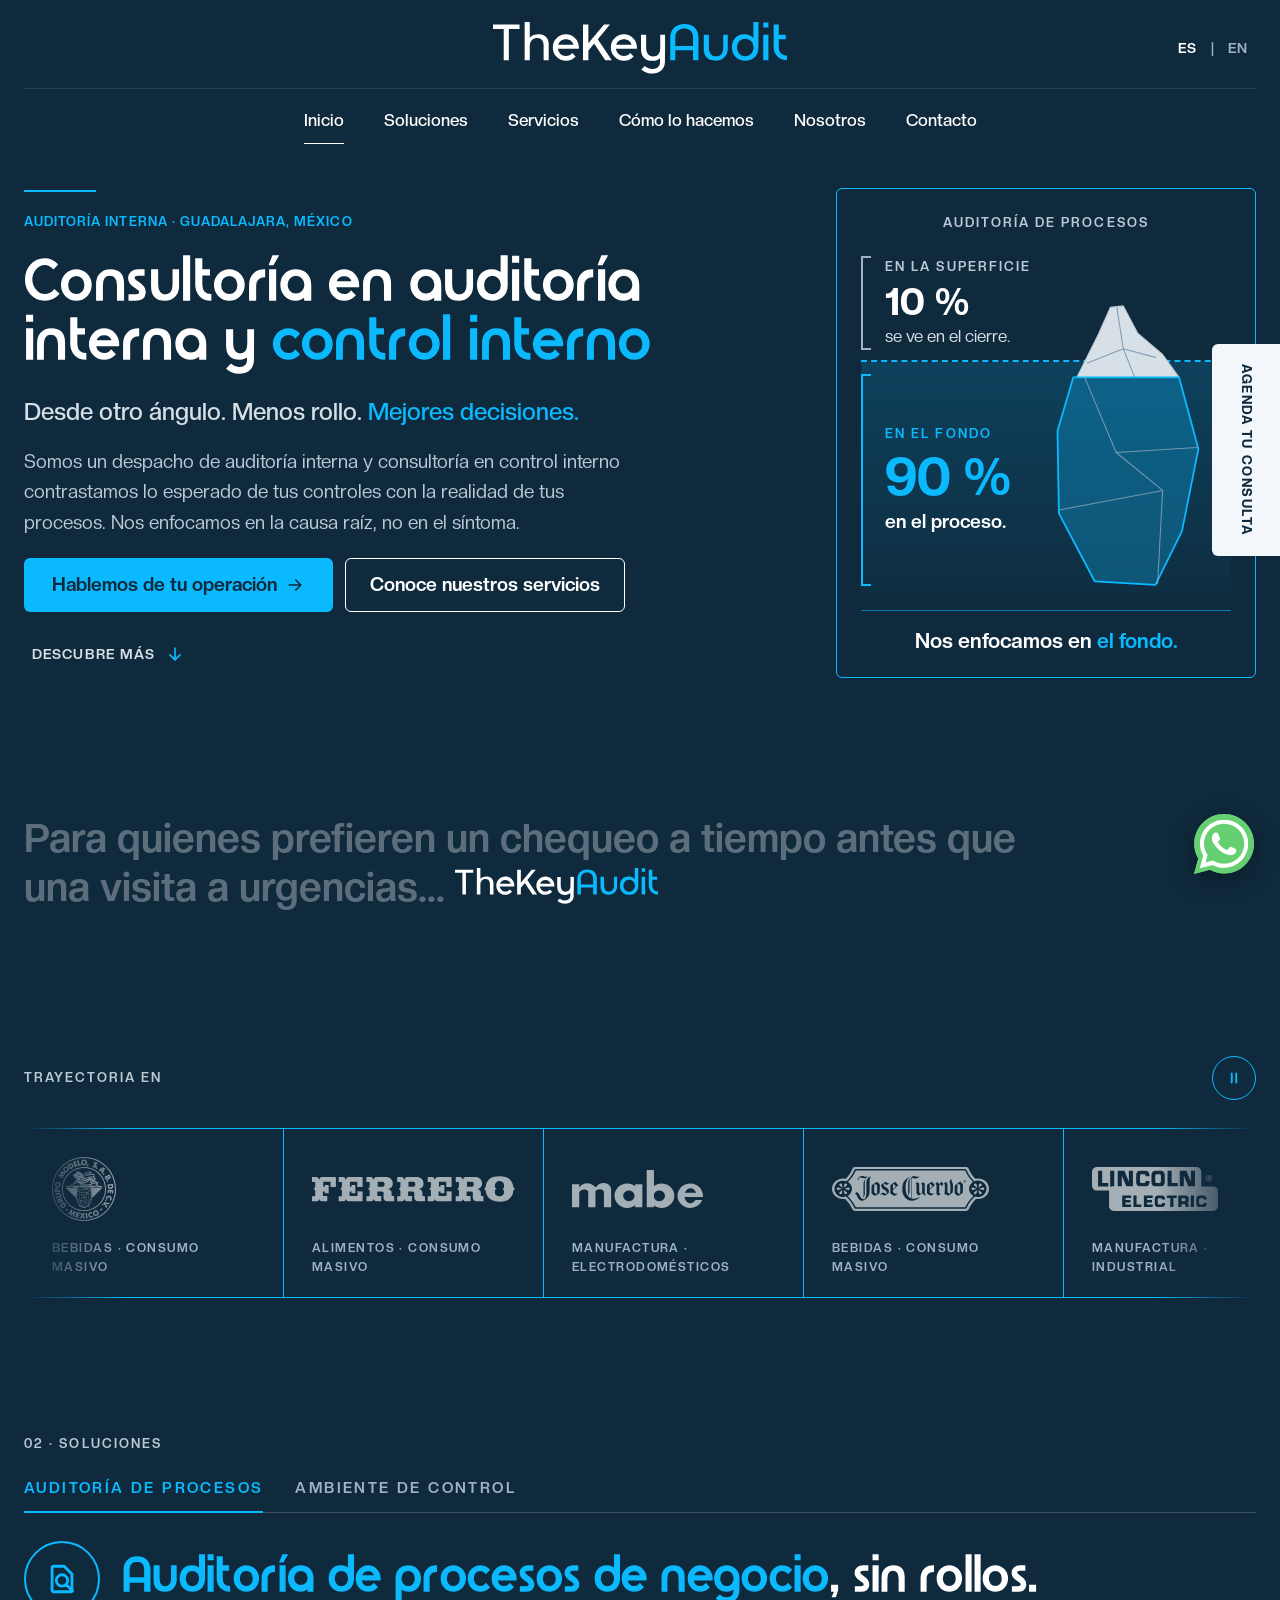
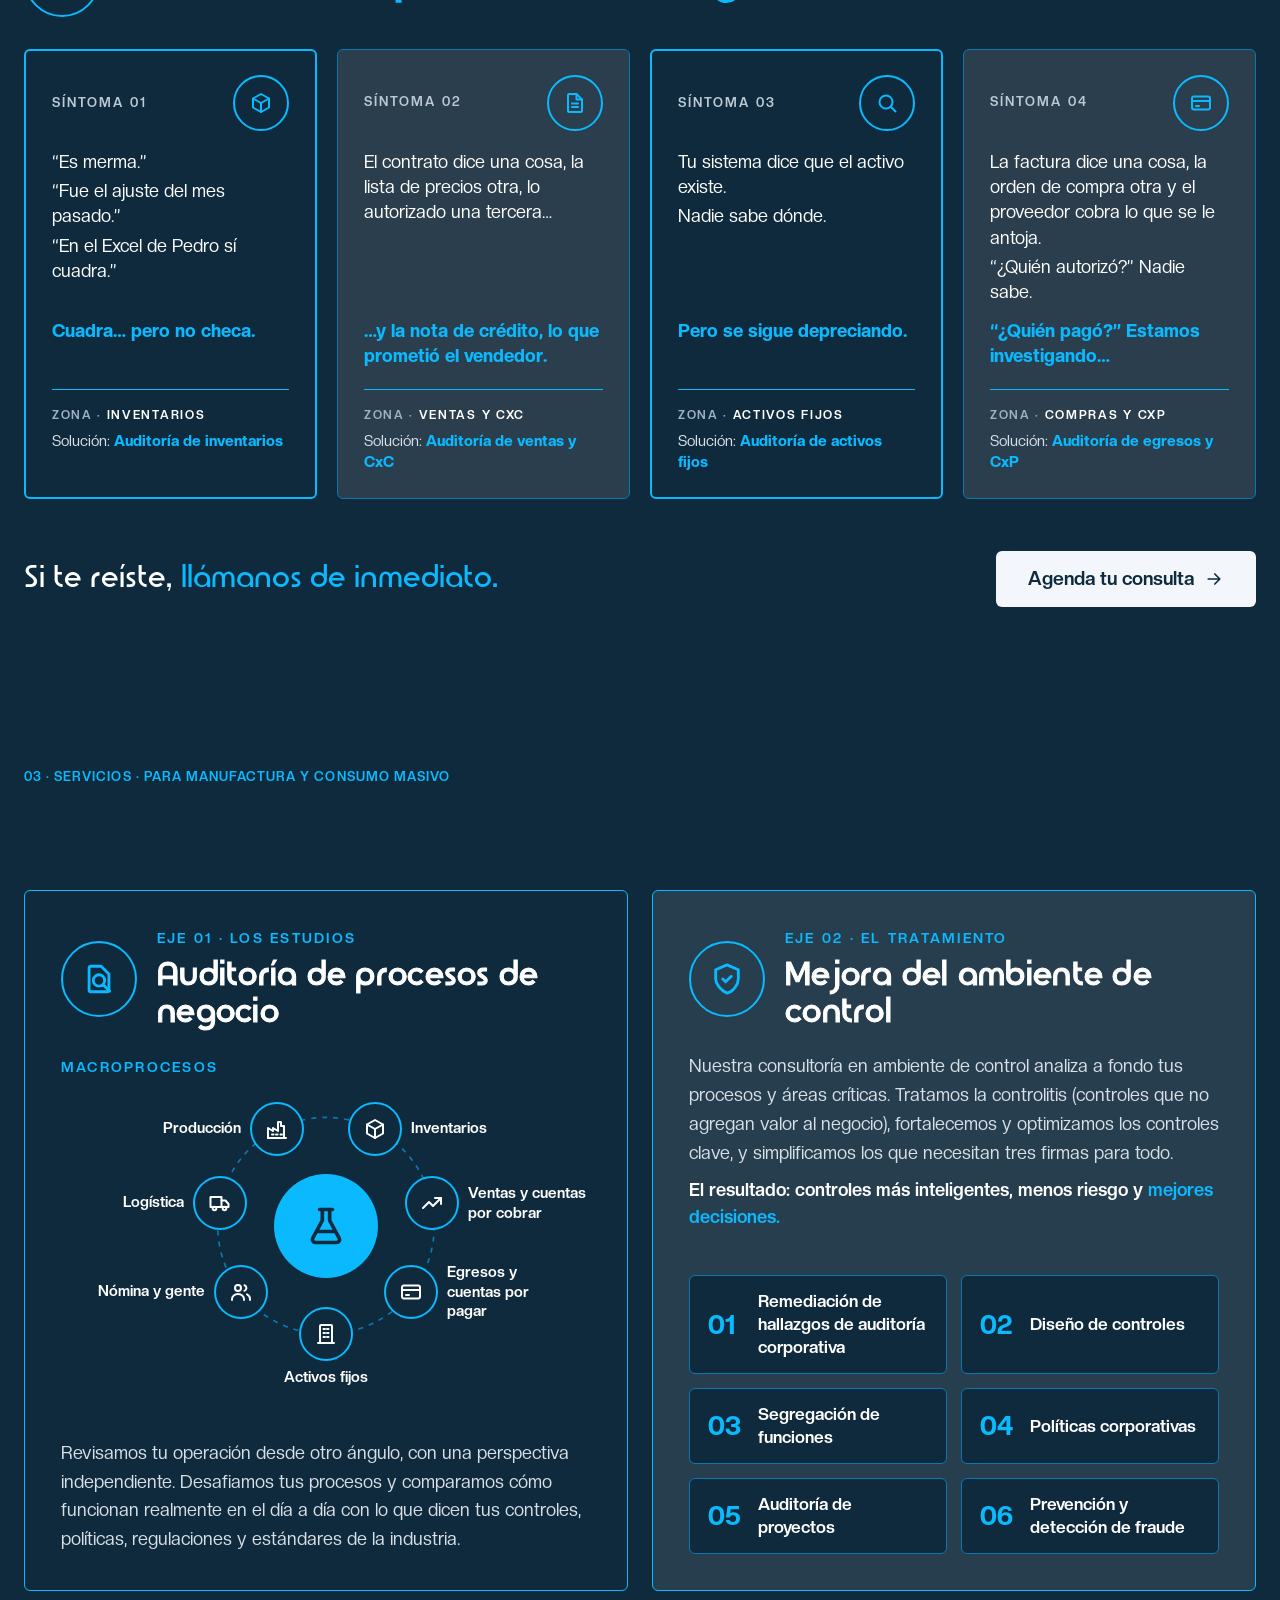
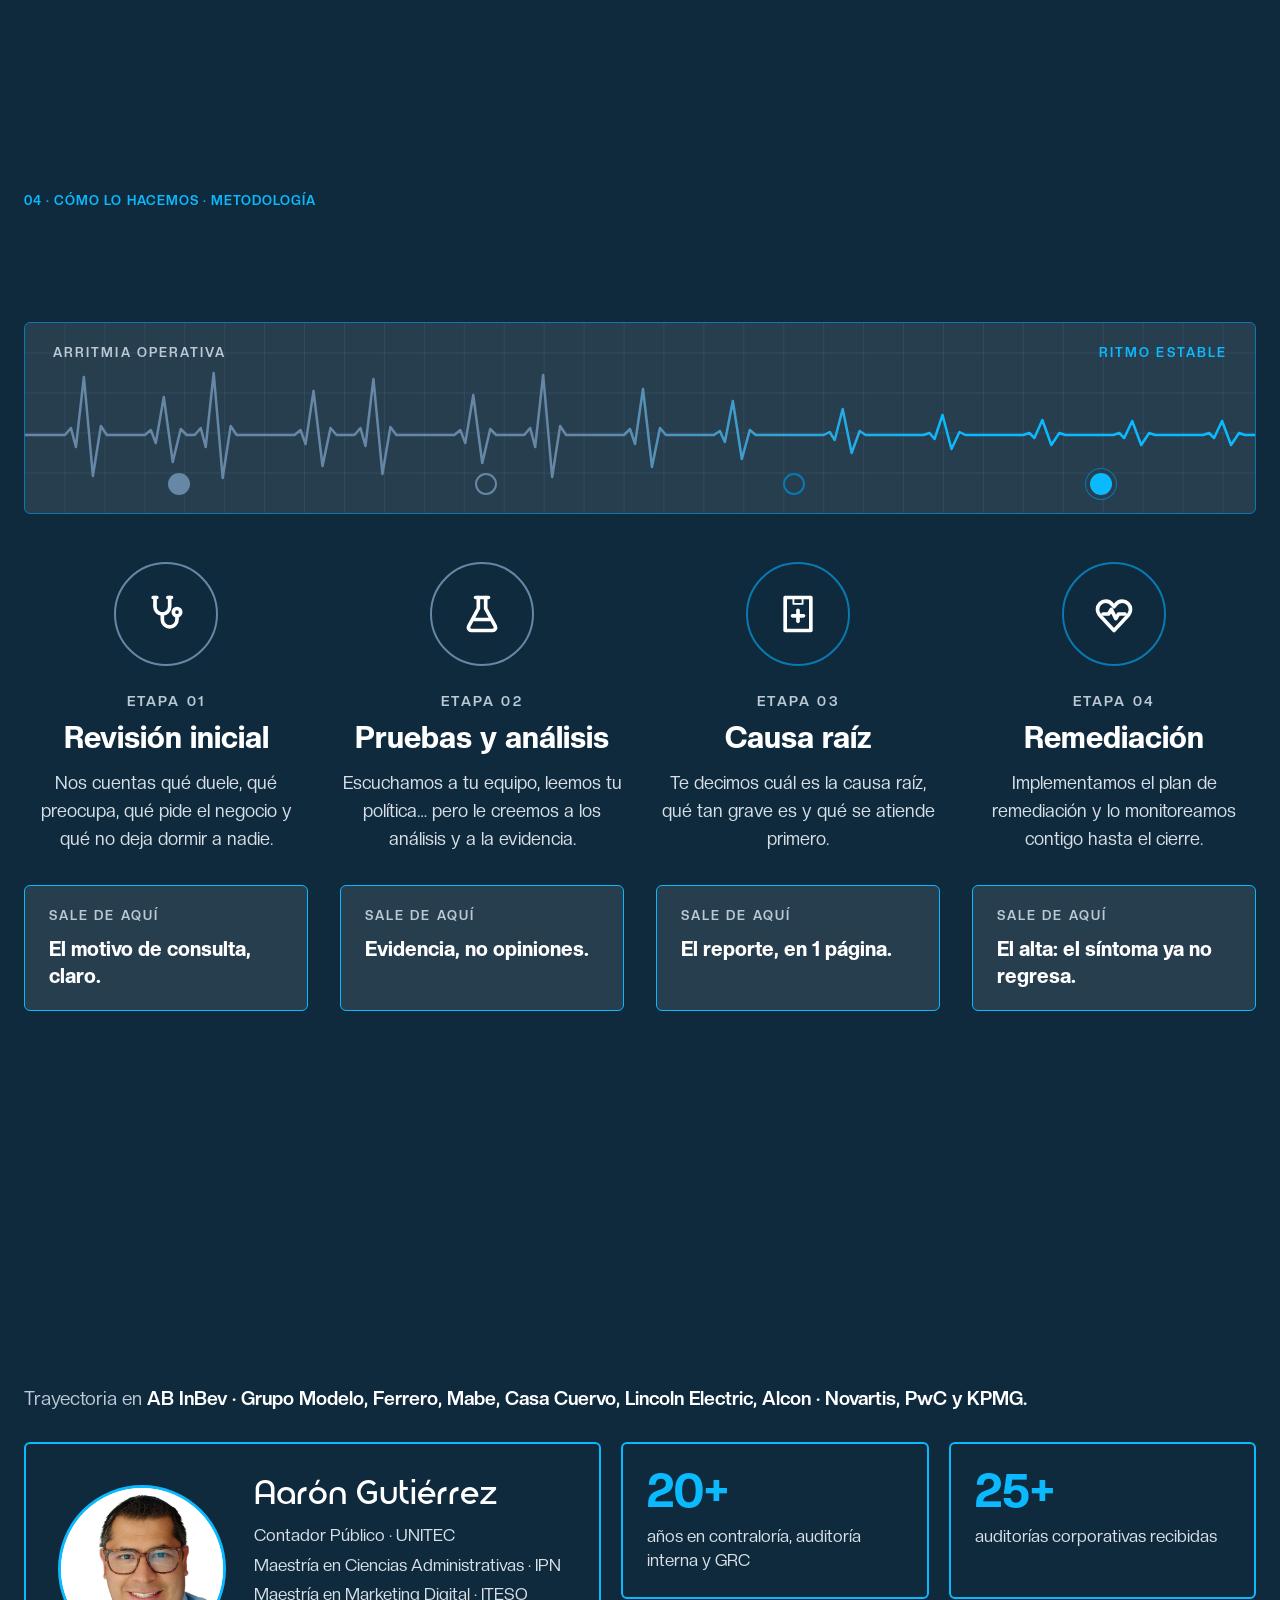
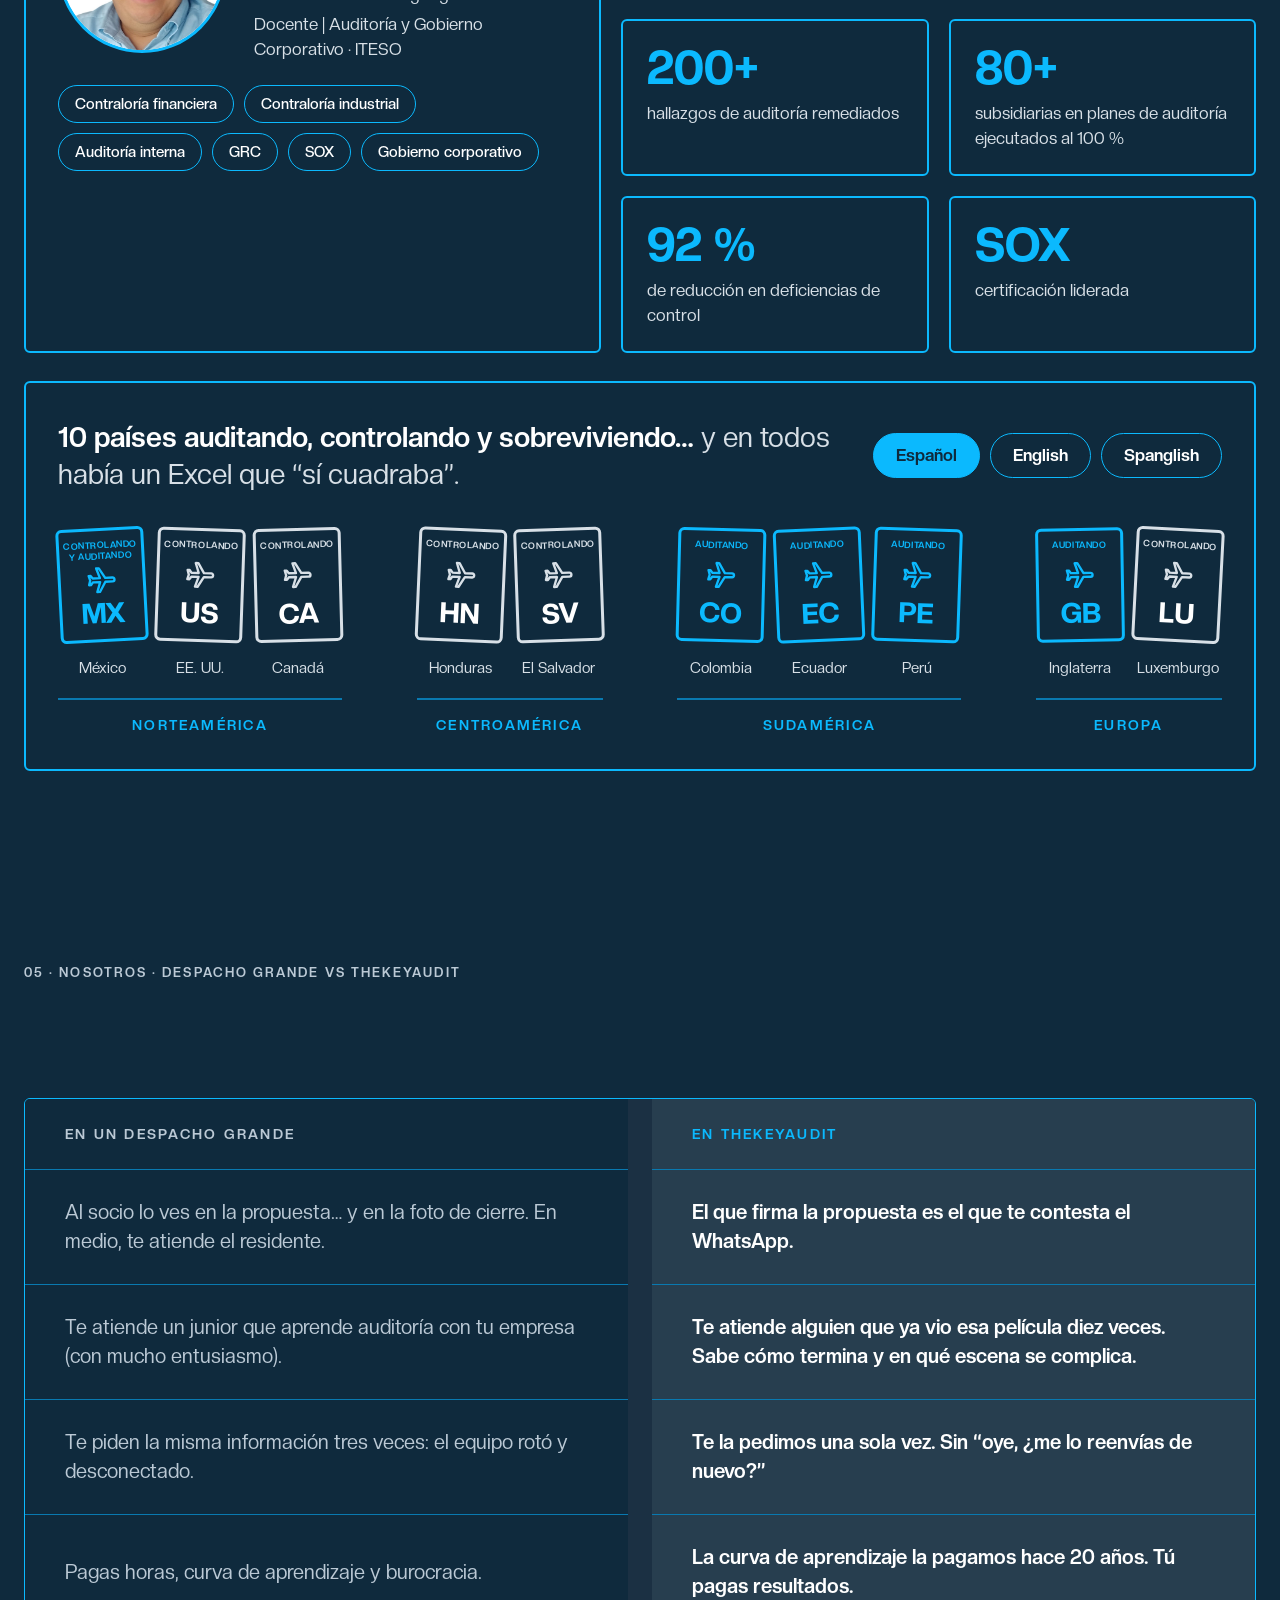
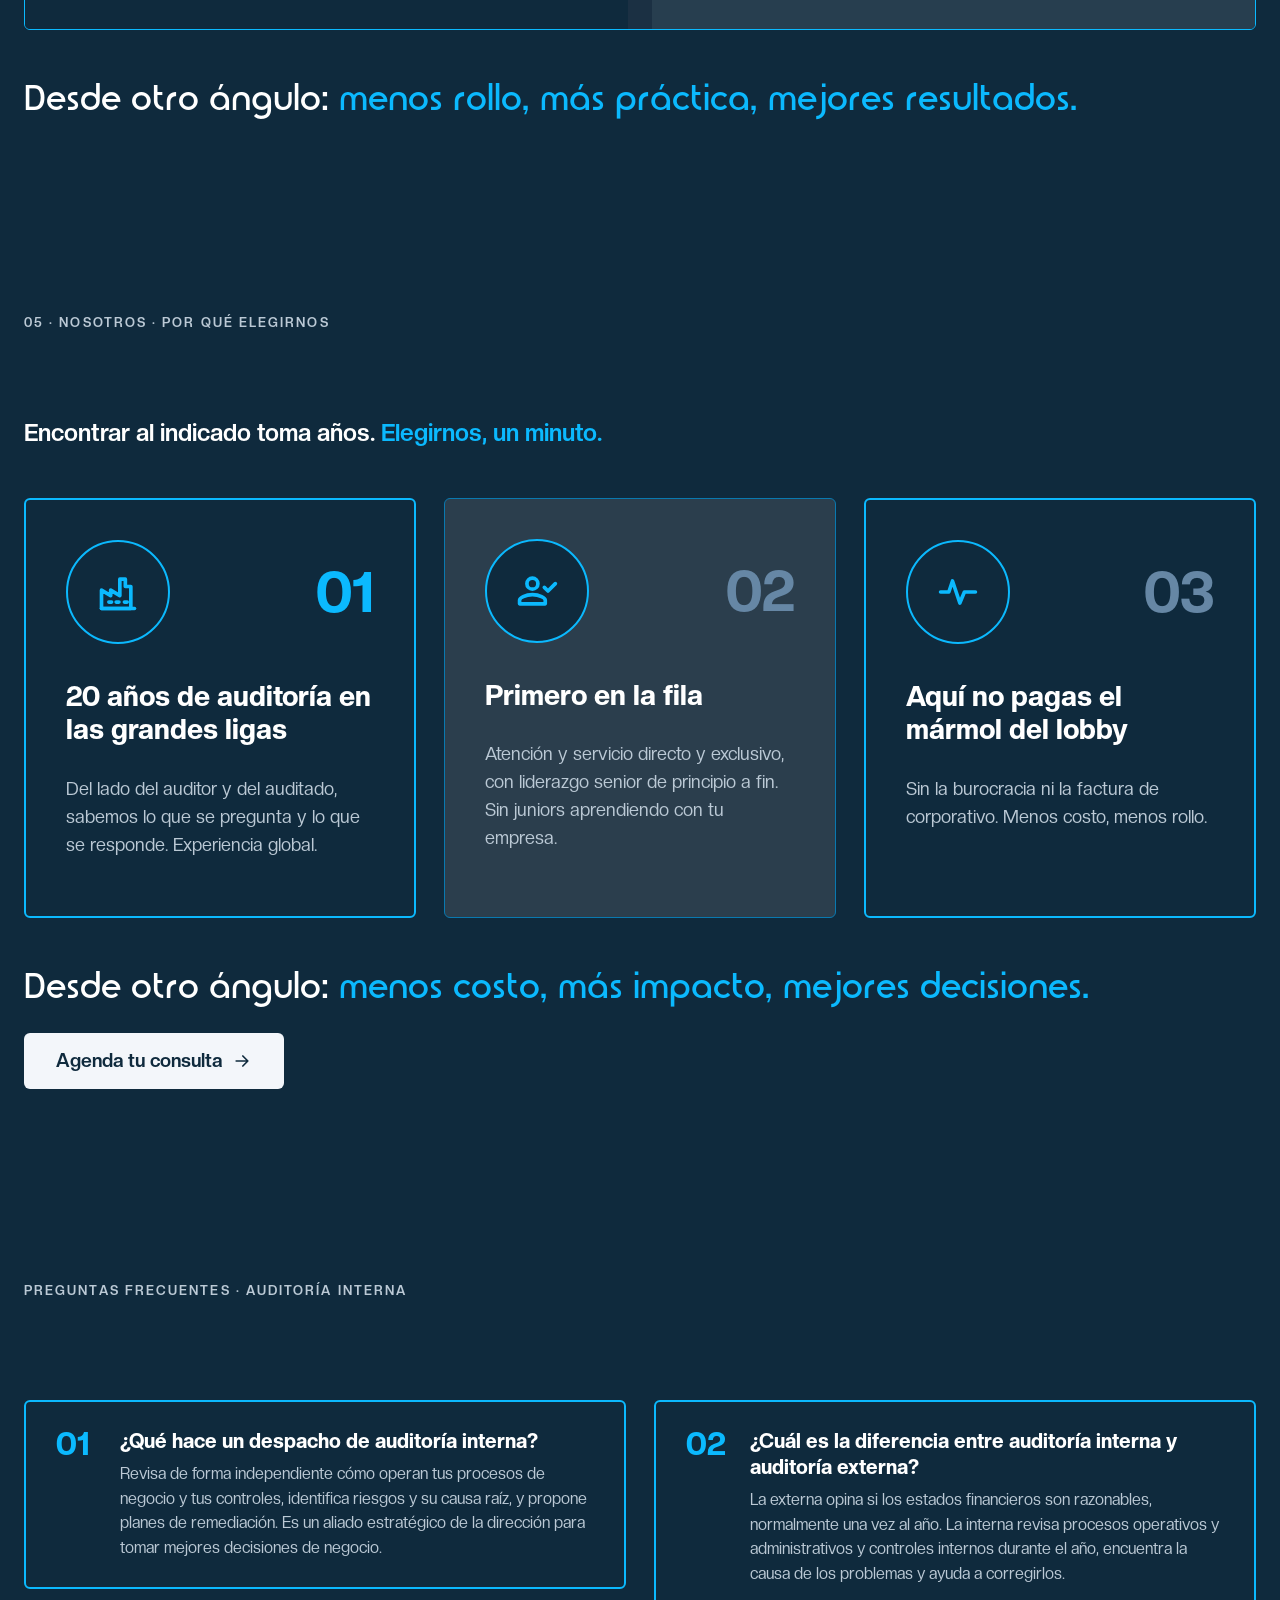
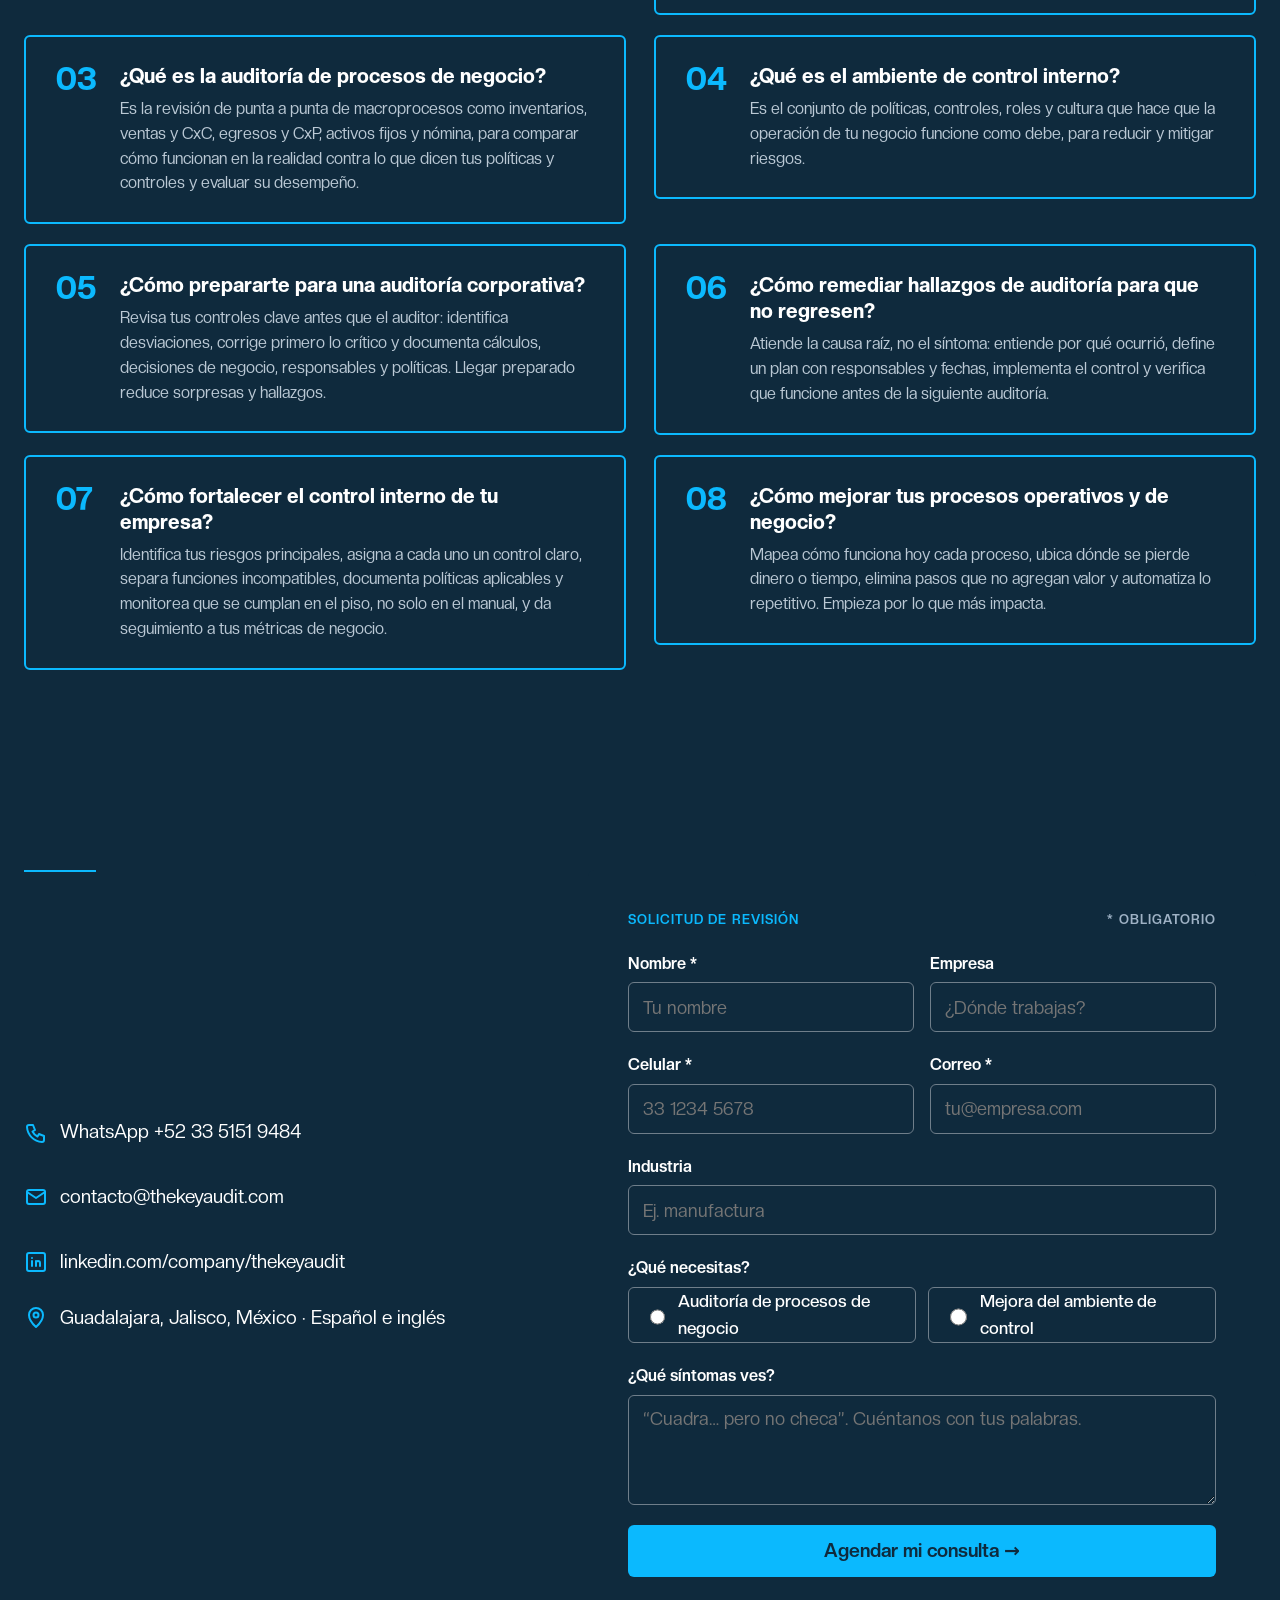
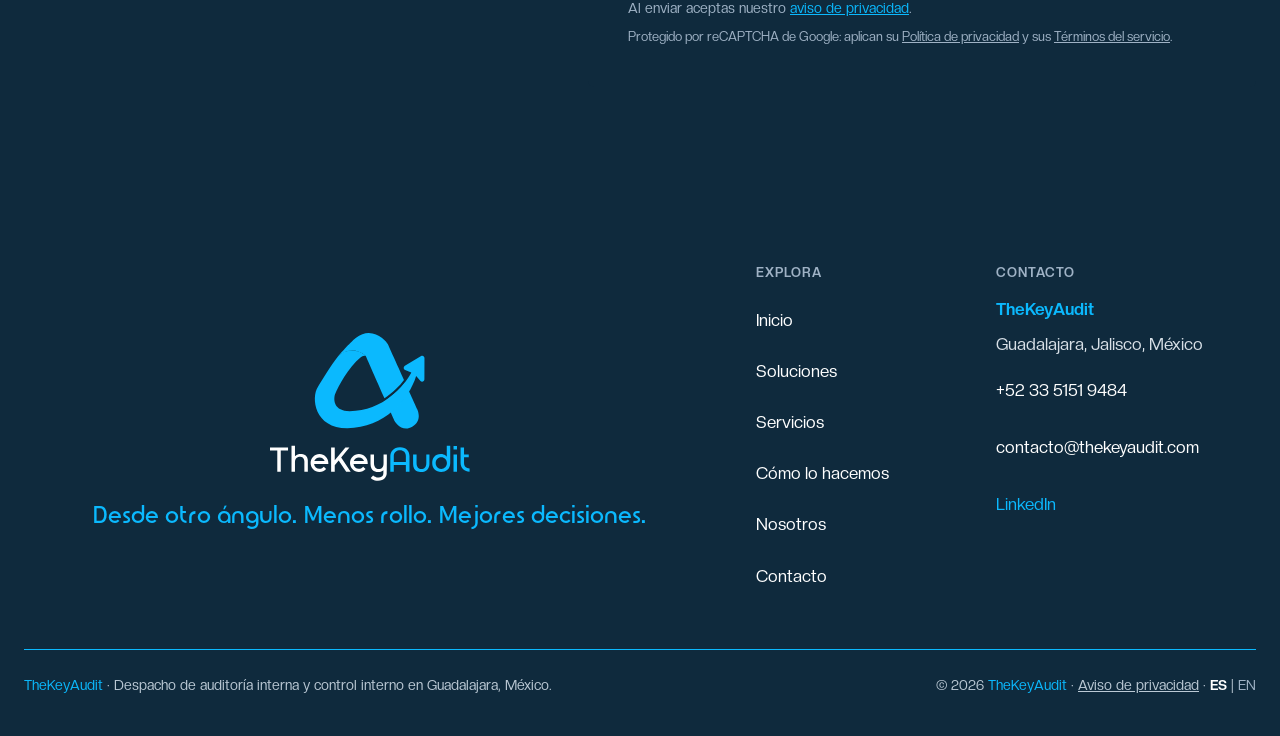
==== commit 2f4b08d2: "Formulario: reCAPTCHA v3 con verificación en servidor (api/contacto.php) Co-Authored-By: Claude Opus" ====
--- a/index.html
+++ b/index.html
@@ -13,9 +13,11 @@
 <meta property="og:title" content="Despacho de auditoría interna en Guadalajara | TheKeyAudit">
 <meta property="og:description" content="Despacho de auditoría interna y control interno en Guadalajara. Auditoría de procesos, ambiente de control y remediación de hallazgos con más de 20 años de experiencia multinacional.">
 <meta property="og:url" content="https://thekeyaudit.com/">
-<meta property="og:image" content="https://thekeyaudit.com/assets/img/thekeyaudit-logo.svg">
+<meta property="og:image" content="https://thekeyaudit.com/assets/img/favicon/favicon-512.png">
 <meta name="theme-color" content="#0F2A3D">
-<link rel="icon" type="image/svg+xml" href="assets/img/thekeyaudit-logo-corto-claro.svg">
+<link rel="icon" type="image/png" sizes="32x32" href="assets/img/favicon/favicon-32.png">
+<link rel="icon" type="image/png" sizes="192x192" href="assets/img/favicon/favicon-192.png">
+<link rel="apple-touch-icon" sizes="180x180" href="assets/img/favicon/favicon-180.png">
 <link rel="preload" href="assets/fonts/Astonpoliz.otf" as="font" type="font/otf" crossorigin>
 <link rel="preload" href="assets/fonts/CreatoDisplay-Regular.otf" as="font" type="font/otf" crossorigin>
 <link rel="stylesheet" href="assets/css/site.css">
@@ -425,10 +427,11 @@
 <div style="display: flex; flex-direction: column; gap: 6px;" data-k="k23"><label for="f-reto" style="font-size: 16px; font-weight: 700;">¿Qué síntomas ves?</label><textarea id="f-reto" placeholder="“Cuadra… pero no checa”. Cuéntanos con tus palabras." class="field" name="reto" rows="4" style="padding: 12px 14px; border: 1px solid var(--field); border-radius: 6px; font-size: 18px; color: var(--tx); background: var(--card); resize: vertical;"></textarea></div>
 <button type="button" class="btn" aria-busy="false" style="min-height: 52px; padding: 0 28px; display: inline-flex; align-items: center; justify-content: center; gap: 10px; border-radius: 6px; border: 0; background: var(--btn-bg); color: var(--btn-tx); font-size: 19px; font-weight: 700; cursor: pointer;" data-k="k24" data-dc-ev="click:18">
 
-<span data-k="k27">Agendar mi consulta →</span>
+<span data-k="k28">Agendar mi consulta →</span>
 </button>
 
 <p style="margin: 0; font-size: 14px; color: var(--tx3);" data-k="k25">Al enviar aceptas nuestro <a href="#aviso-de-privacidad">aviso de privacidad</a>.</p>
+<p class="form-recaptcha" style="margin: -12px 0 0; font-size: 13px; line-height: 1.5; color: var(--tx3);" data-k="k26">Protegido por reCAPTCHA de Google: aplican su <a href="https://policies.google.com/privacy?hl=es-419" target="_blank" rel="noopener noreferrer">Política de privacidad</a> y sus <a href="https://policies.google.com/terms?hl=es-419" target="_blank" rel="noopener noreferrer">Términos del servicio</a>.</p>
 
 </form>
 </div>
@@ -437,7 +440,7 @@
 </main>
 
 
-<footer style="background: var(--foot); color: #FFFFFF;" data-k="k29">
+<footer style="background: var(--foot); color: #FFFFFF;" data-k="k30">
 <div style="max-width: 1280px; margin: 0 auto; padding: 72px 24px 40px; display: flex; flex-direction: column; gap: 48px;">
 <div style="display: flex; flex-wrap: wrap; justify-content: space-between; gap: 40px;">
 <div style="flex: 1 1 460px; display: flex; flex-direction: column; align-items: center; justify-content: center; gap: 20px; text-align: center;">
--- a/assets/css/site.css
+++ b/assets/css/site.css
@@ -15,6 +15,8 @@
 .tka .srv-card{flex:1 1 480px;min-width:0;display:flex;flex-direction:column;gap:22px;padding:36px;background:#273E4F;color:#FFFFFF;border:1.5px solid #0BB9FE;border-radius:6px;box-sizing:border-box}
 .tka.oscuro .srv-card{background:#273E4F}
 .tka .form-err{display:flex;gap:14px;align-items:flex-start;padding:16px 18px;border:1.5px solid #FF8A7A;border-left-width:6px;border-radius:6px;background:rgba(255,138,122,.08);color:#FFFFFF}
+.grecaptcha-badge{visibility:hidden!important}
+.tka .form-recaptcha a{color:inherit}
 .tka .form-err svg{flex:none;margin-top:2px;color:#FF8A7A}
 .tka .form-err-tag{display:inline-block;margin-right:8px;padding:2px 8px;border-radius:2px;background:#FF8A7A;color:#0F2A3D;font-size:12px;font-weight:800;letter-spacing:.08em;text-transform:uppercase;vertical-align:2px}
 .tka .srv-card.srv-line,.tka.oscuro .srv-card.srv-line{background:transparent}
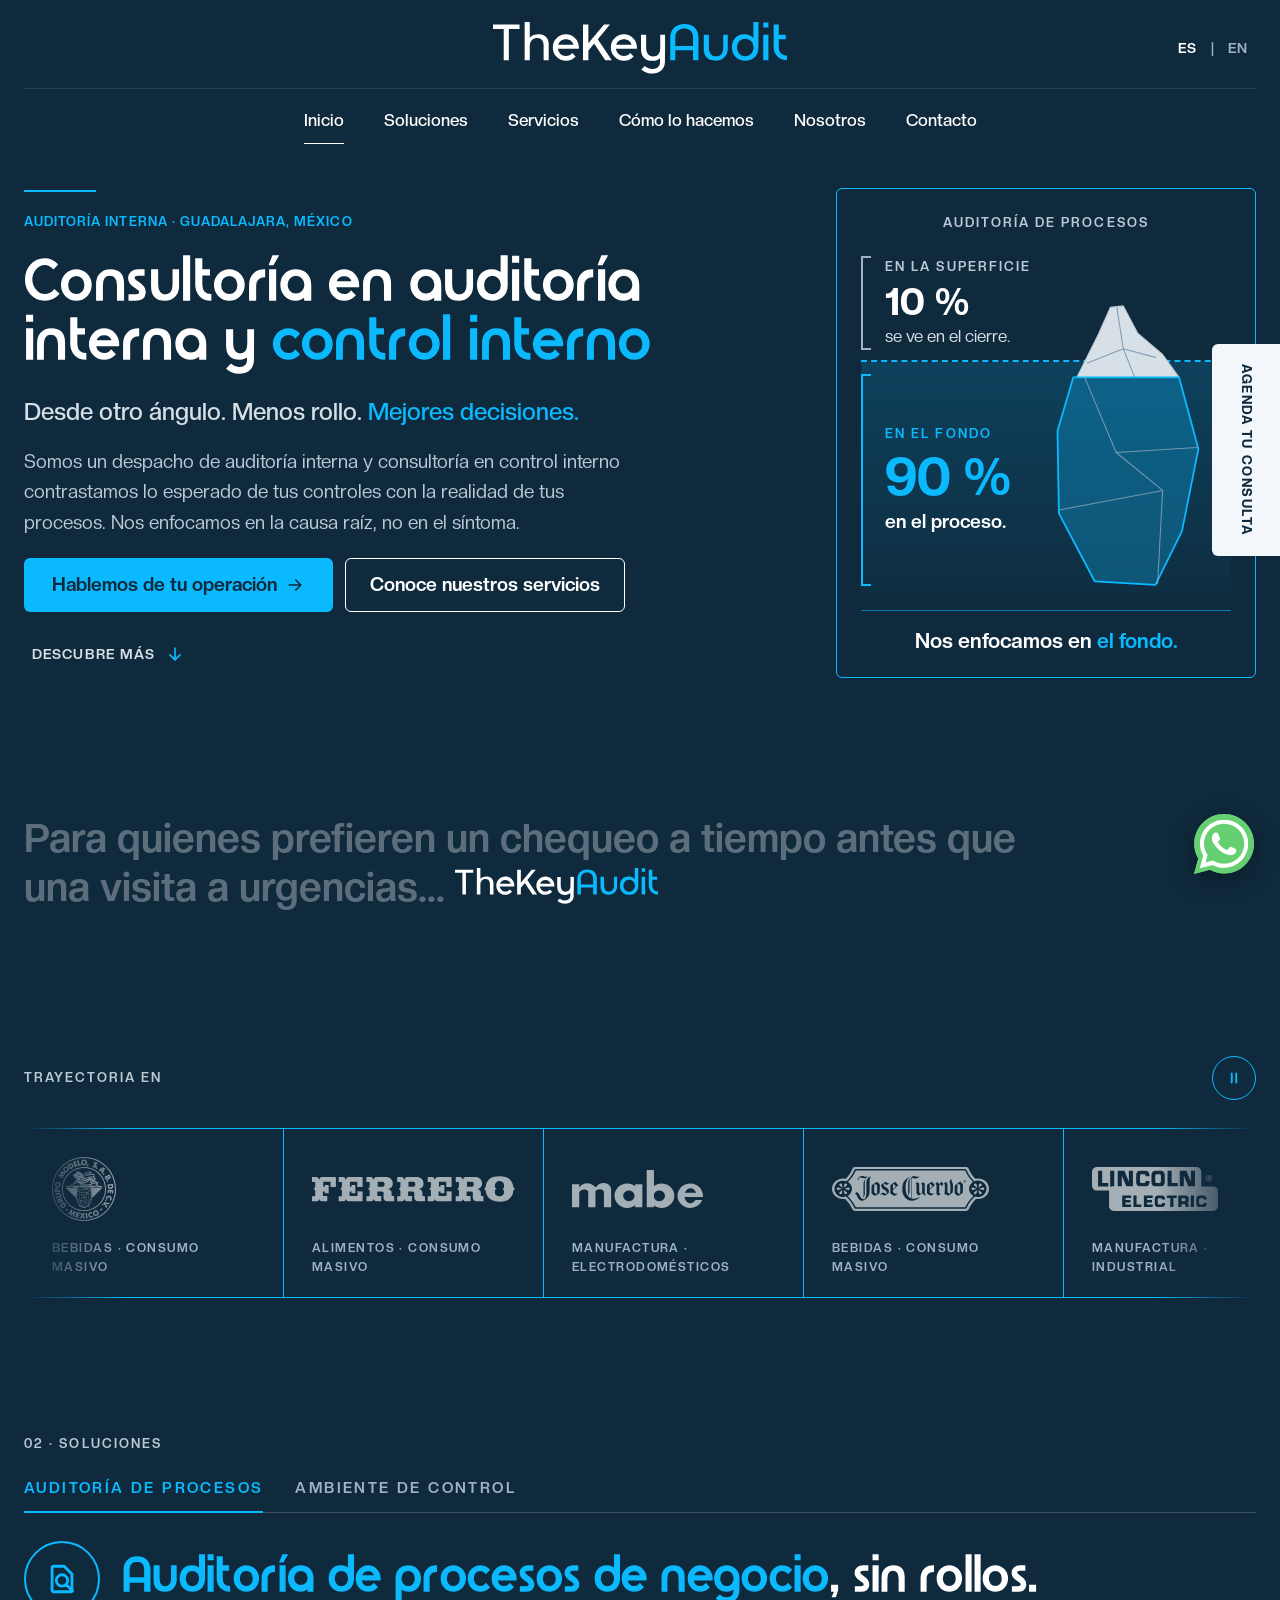
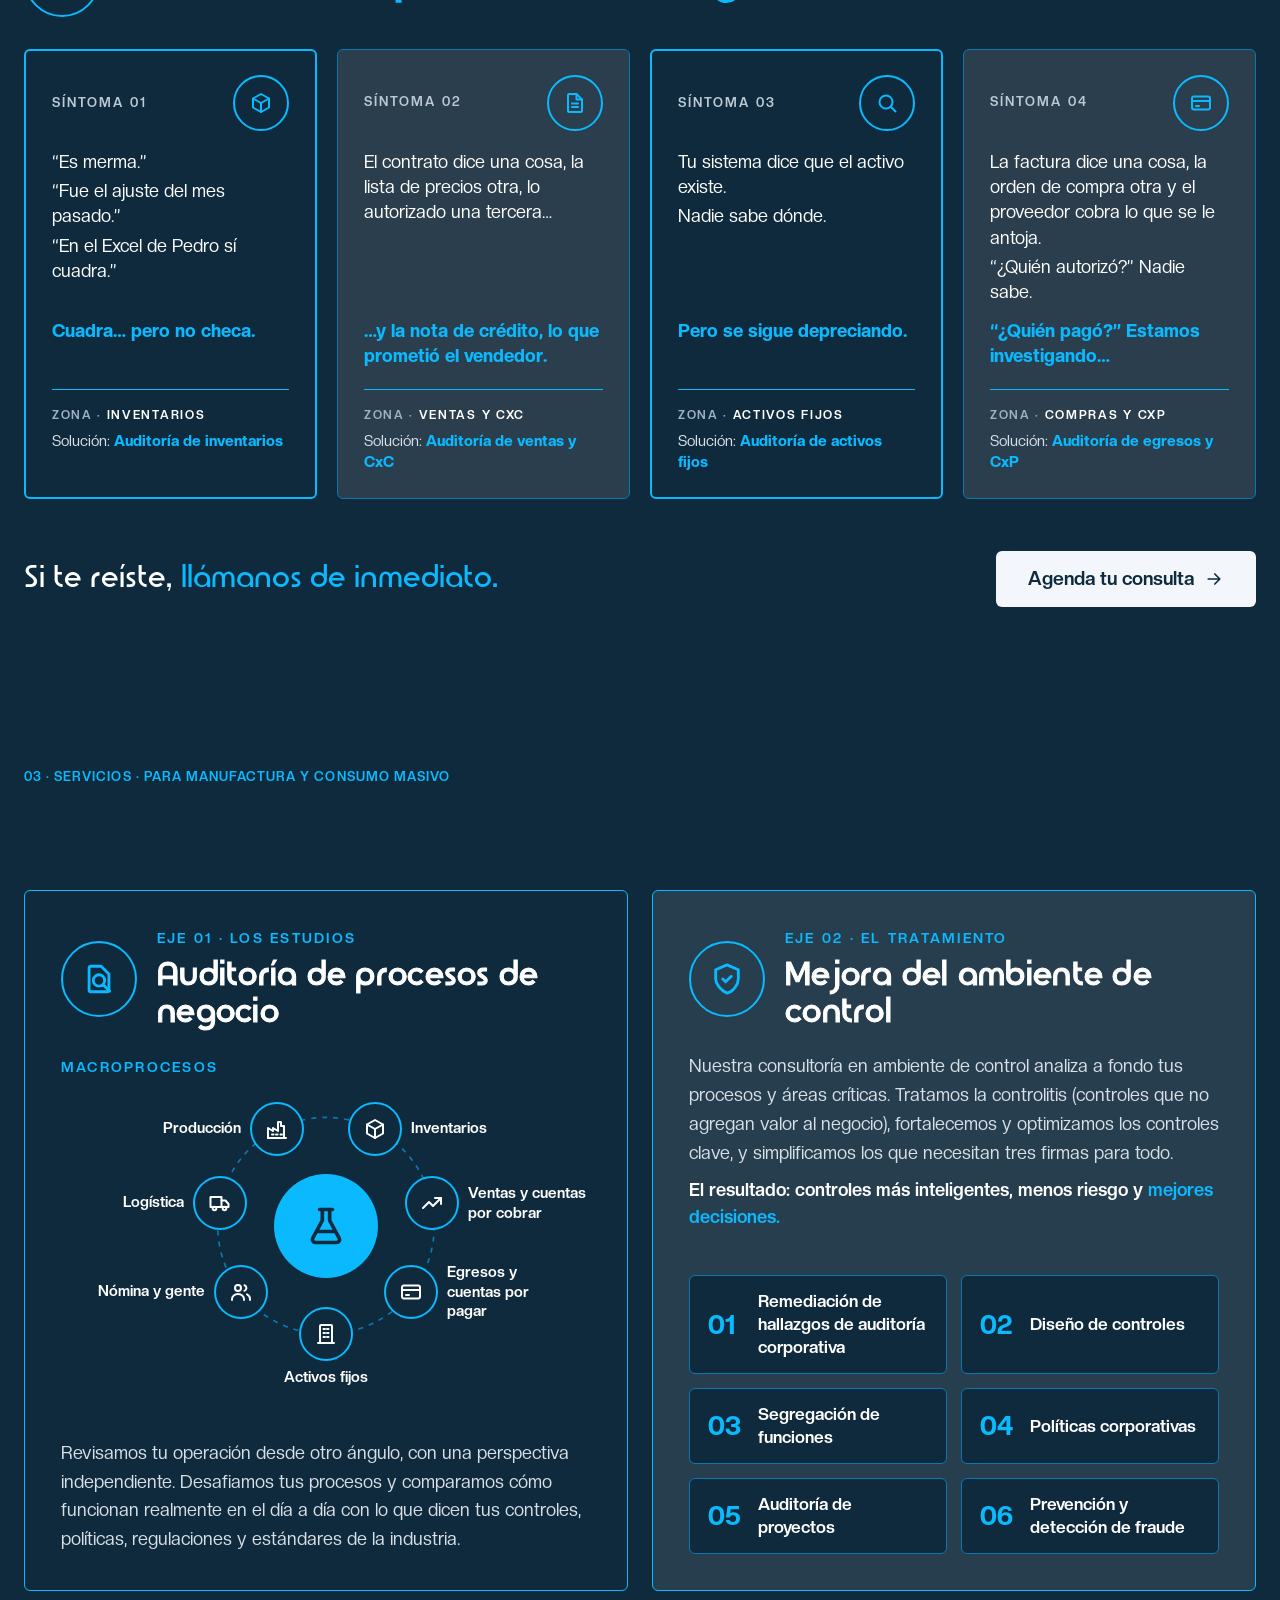
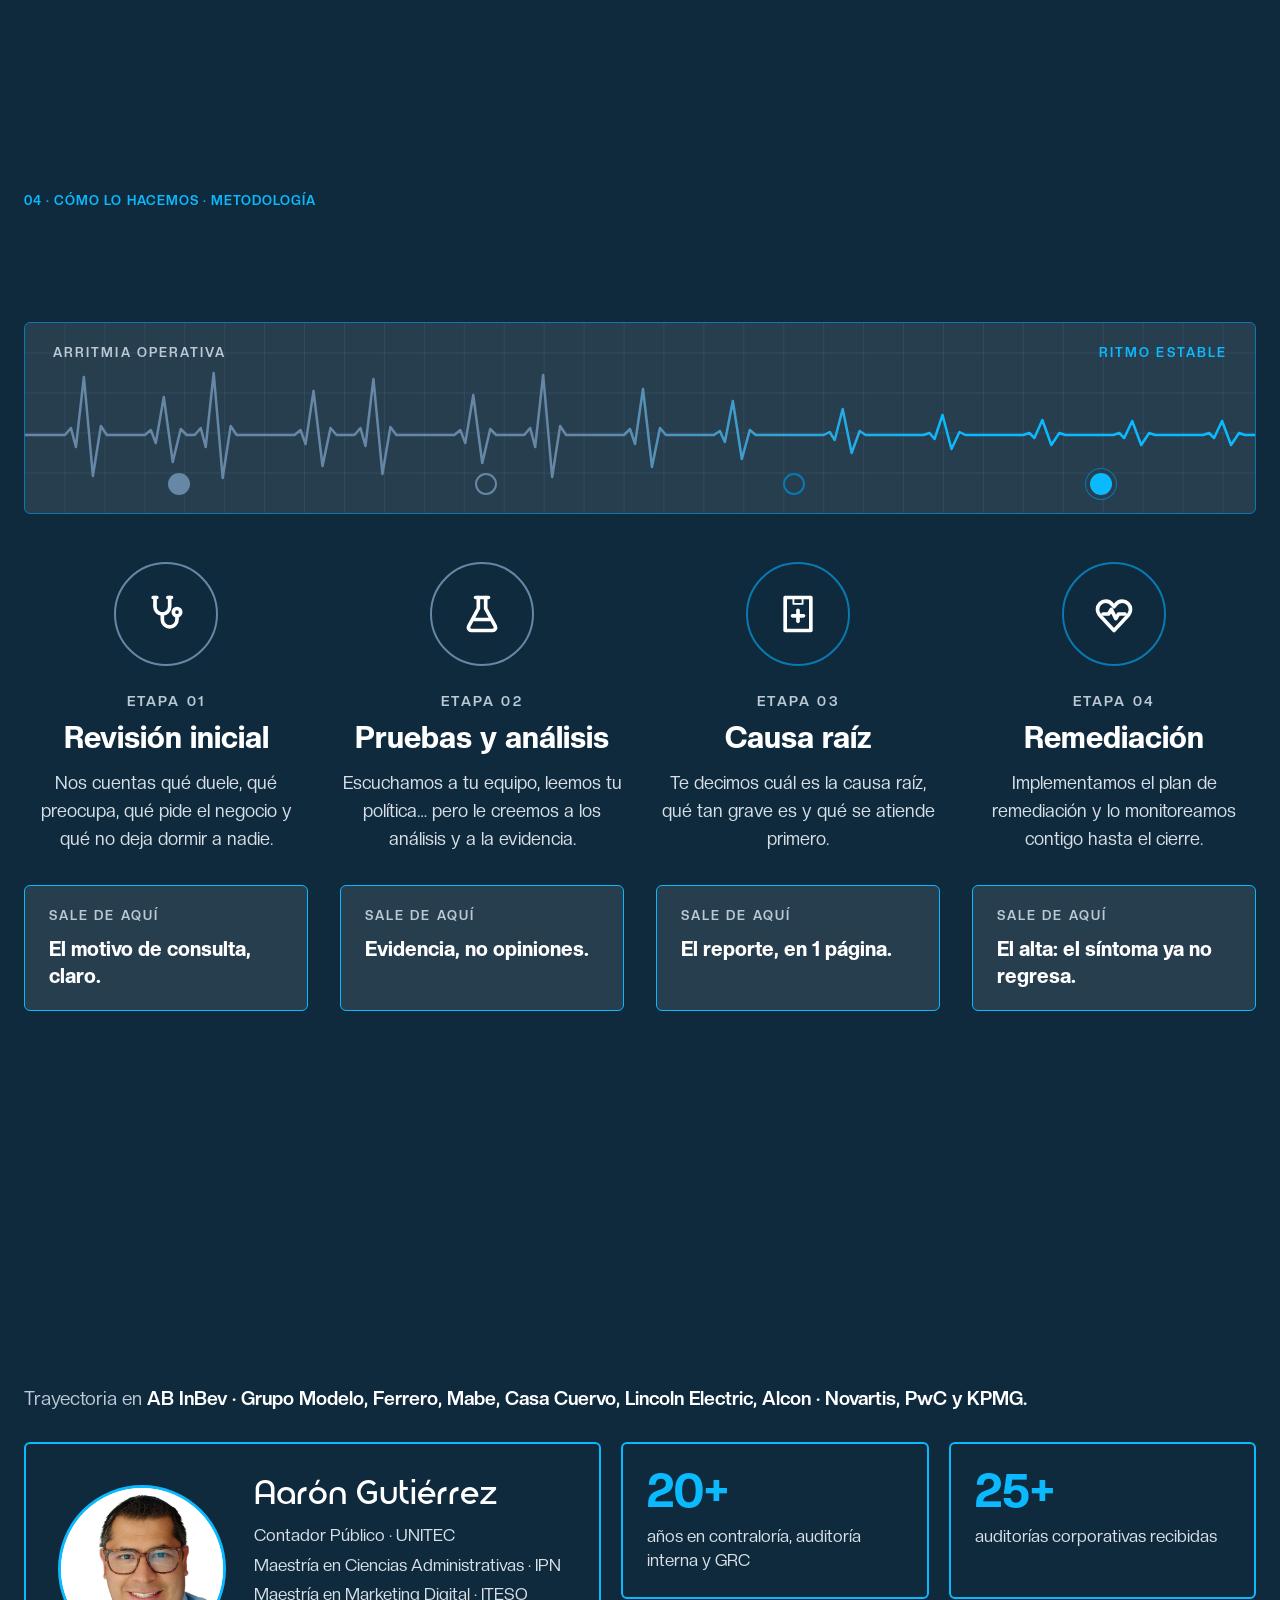
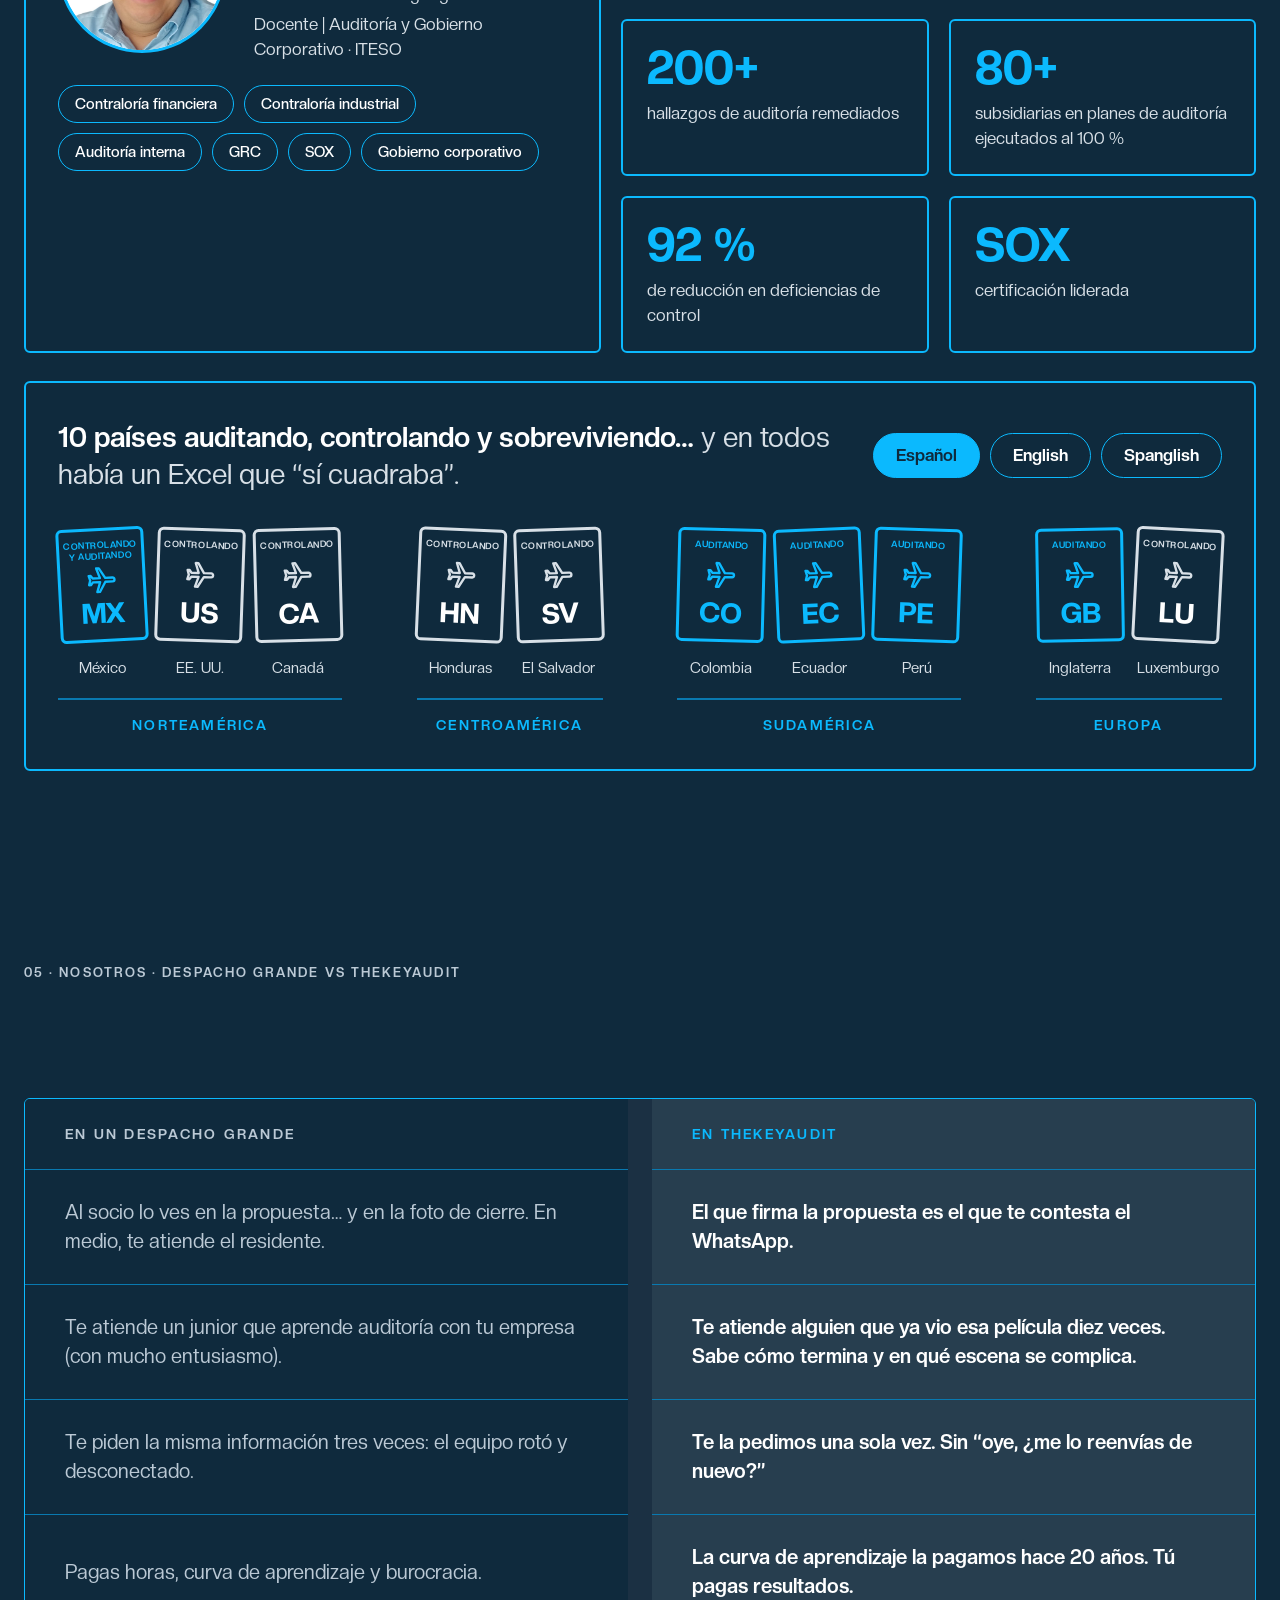
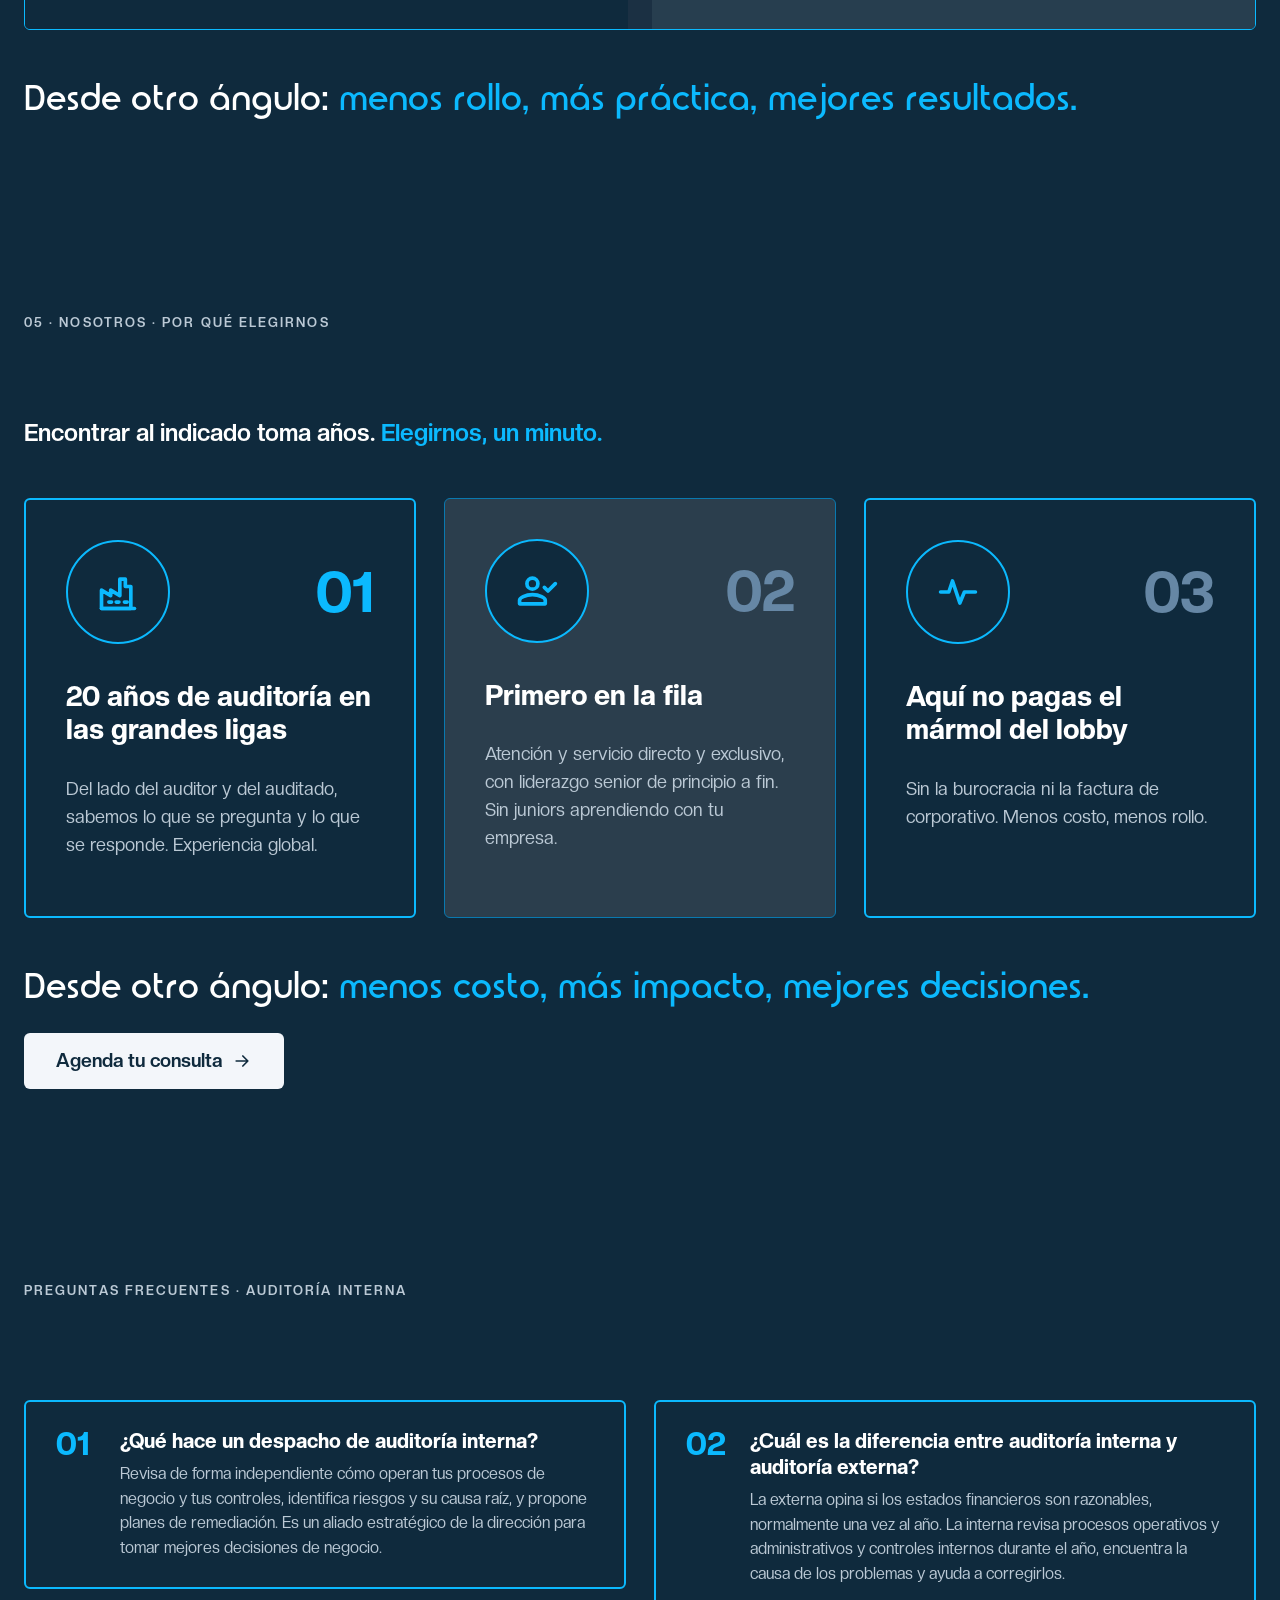
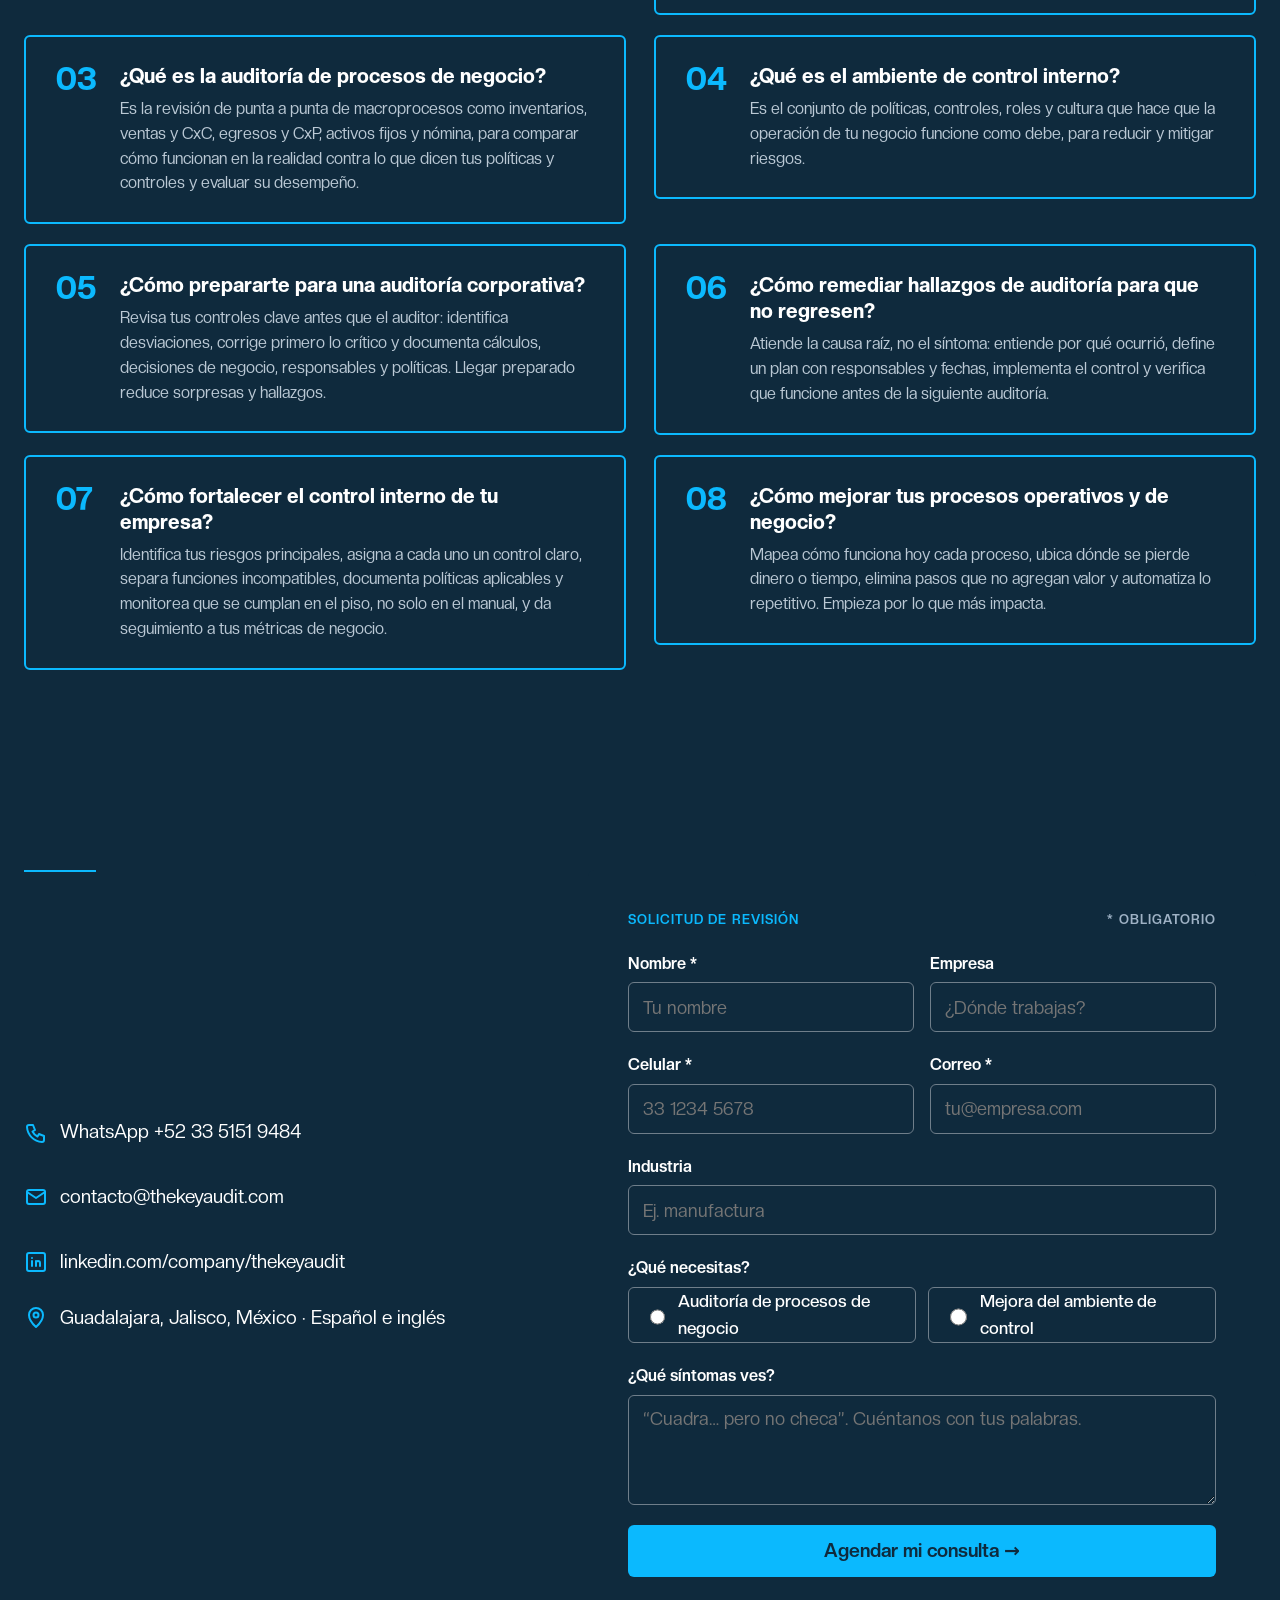
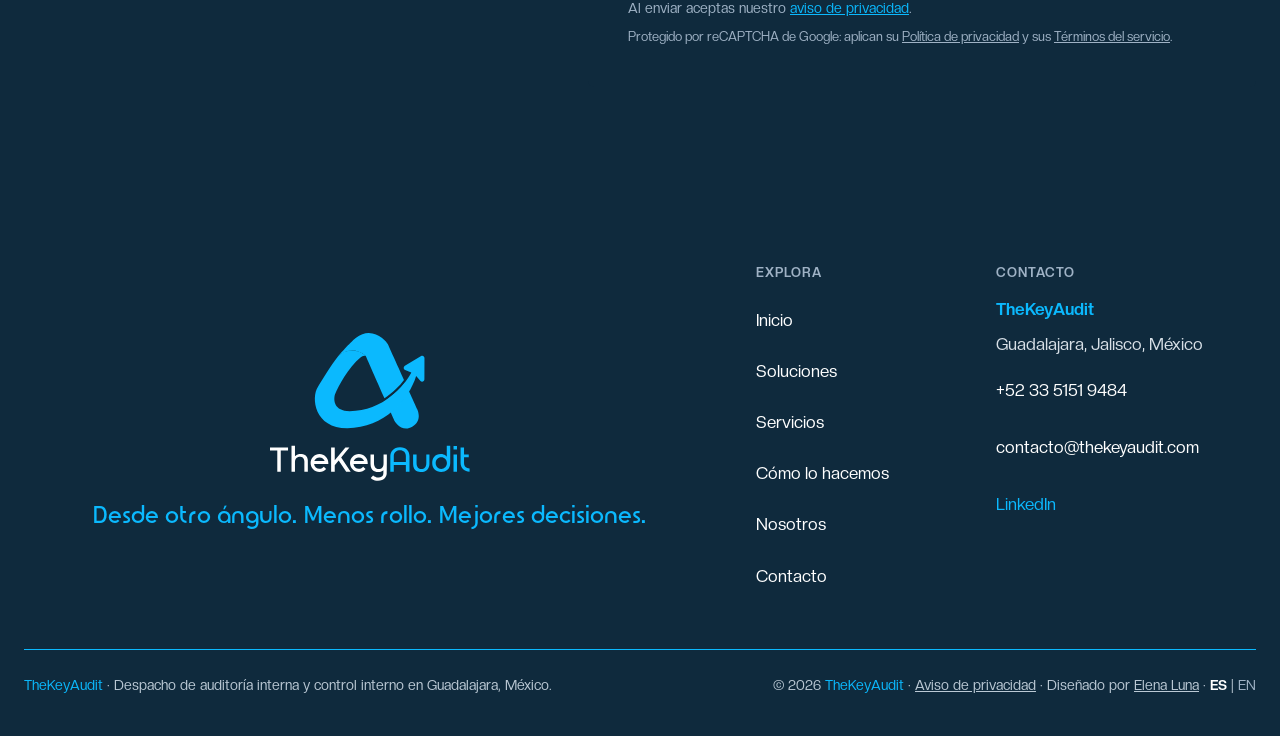
==== commit 92a336d8: "Pie de página: crédito «Diseñado por Elena Luna» Co-Authored-By: Claude Opus 5.5 <noreply@anthropic." ====
--- a/index.html
+++ b/index.html
@@ -9,19 +9,182 @@
 <link rel="alternate" hreflang="es-MX" href="https://thekeyaudit.com/">
 <link rel="alternate" hreflang="en" href="https://thekeyaudit.com/en/">
 <link rel="alternate" hreflang="x-default" href="https://thekeyaudit.com/">
+<meta name="robots" content="index, follow, max-image-preview:large, max-snippet:-1">
+<meta name="author" content="TheKeyAudit">
+<meta name="geo.region" content="MX-JAL">
+<meta name="geo.placename" content="Guadalajara">
 <meta property="og:type" content="website">
+<meta property="og:site_name" content="TheKeyAudit">
+<meta property="og:locale" content="es_MX">
+<meta property="og:locale:alternate" content="en_US">
 <meta property="og:title" content="Despacho de auditoría interna en Guadalajara | TheKeyAudit">
 <meta property="og:description" content="Despacho de auditoría interna y control interno en Guadalajara. Auditoría de procesos, ambiente de control y remediación de hallazgos con más de 20 años de experiencia multinacional.">
 <meta property="og:url" content="https://thekeyaudit.com/">
-<meta property="og:image" content="https://thekeyaudit.com/assets/img/favicon/favicon-512.png">
+<meta property="og:image" content="https://thekeyaudit.com/assets/img/og/og-es.png">
+<meta property="og:image:width" content="1200">
+<meta property="og:image:height" content="630">
+<meta property="og:image:alt" content="TheKeyAudit · Consultoría en auditoría interna y control interno en Guadalajara">
+<meta name="twitter:card" content="summary_large_image">
+<meta name="twitter:title" content="Despacho de auditoría interna en Guadalajara | TheKeyAudit">
+<meta name="twitter:description" content="Despacho de auditoría interna y control interno en Guadalajara. Auditoría de procesos, ambiente de control y remediación de hallazgos con más de 20 años de experiencia multinacional.">
+<meta name="twitter:image" content="https://thekeyaudit.com/assets/img/og/og-es.png">
 <meta name="theme-color" content="#0F2A3D">
 <link rel="icon" type="image/png" sizes="32x32" href="assets/img/favicon/favicon-32.png">
 <link rel="icon" type="image/png" sizes="192x192" href="assets/img/favicon/favicon-192.png">
 <link rel="apple-touch-icon" sizes="180x180" href="assets/img/favicon/favicon-180.png">
 <link rel="preload" href="assets/fonts/Astonpoliz.otf" as="font" type="font/otf" crossorigin>
 <link rel="preload" href="assets/fonts/CreatoDisplay-Regular.otf" as="font" type="font/otf" crossorigin>
-<link rel="stylesheet" href="assets/css/site.css">
+<link rel="stylesheet" href="assets/css/site.css?v=42b02f600e">
 <style>html,body{margin:0;background:#0F2A3D}</style>
+<link rel="preconnect" href="https://www.googletagmanager.com">
+<script src="assets/js/analytics.js?v=6ce02bad77" async></script>
+<script type="application/ld+json">
+{
+ "@context": "https://schema.org",
+ "@graph": [
+  {
+   "@type": "ProfessionalService",
+   "@id": "https://thekeyaudit.com/#empresa",
+   "name": "TheKeyAudit",
+   "url": "https://thekeyaudit.com/",
+   "logo": "https://thekeyaudit.com/assets/img/favicon/favicon-512.png",
+   "image": "https://thekeyaudit.com/assets/img/og/og-es.png",
+   "description": "Despacho de auditoría interna y control interno en Guadalajara. Auditoría de procesos, ambiente de control y remediación de hallazgos con más de 20 años de experiencia multinacional.",
+   "telephone": "+52 33 5151 9484",
+   "email": "contacto@thekeyaudit.com",
+   "address": {
+    "@type": "PostalAddress",
+    "addressLocality": "Guadalajara",
+    "addressRegion": "Jalisco",
+    "addressCountry": "MX"
+   },
+   "areaServed": [
+    {
+     "@type": "Country",
+     "name": "México"
+    }
+   ],
+   "availableLanguage": [
+    "es",
+    "en"
+   ],
+   "founder": {
+    "@type": "Person",
+    "name": "Aarón Gutiérrez",
+    "image": "https://thekeyaudit.com/assets/img/aaron-gutierrez-auditoria-interna-guadalajara.jpg"
+   },
+   "sameAs": [
+    "https://www.linkedin.com/company/thekeyaudit/"
+   ],
+   "knowsAbout": [
+    "Auditoría interna",
+    "Control interno",
+    "Auditoría de procesos de negocio",
+    "Ambiente de control",
+    "Remediación de hallazgos de auditoría"
+   ]
+  },
+  {
+   "@type": "WebSite",
+   "@id": "https://thekeyaudit.com/#sitio",
+   "url": "https://thekeyaudit.com/",
+   "name": "TheKeyAudit",
+   "inLanguage": [
+    "es-MX",
+    "en"
+   ],
+   "publisher": {
+    "@id": "https://thekeyaudit.com/#empresa"
+   }
+  },
+  {
+   "@type": "WebPage",
+   "@id": "https://thekeyaudit.com/#pagina",
+   "url": "https://thekeyaudit.com/",
+   "name": "Despacho de auditoría interna en Guadalajara | TheKeyAudit",
+   "description": "Despacho de auditoría interna y control interno en Guadalajara. Auditoría de procesos, ambiente de control y remediación de hallazgos con más de 20 años de experiencia multinacional.",
+   "inLanguage": "es-MX",
+   "isPartOf": {
+    "@id": "https://thekeyaudit.com/#sitio"
+   },
+   "about": {
+    "@id": "https://thekeyaudit.com/#empresa"
+   }
+  },
+  {
+   "@type": "FAQPage",
+   "@id": "https://thekeyaudit.com/#preguntas",
+   "inLanguage": "es-MX",
+   "mainEntity": [
+    {
+     "@type": "Question",
+     "name": "¿Qué hace un despacho de auditoría interna?",
+     "acceptedAnswer": {
+      "@type": "Answer",
+      "text": "Revisa de forma independiente cómo operan tus procesos de negocio y tus controles, identifica riesgos y su causa raíz, y propone planes de remediación. Es un aliado estratégico de la dirección para tomar mejores decisiones de negocio."
+     }
+    },
+    {
+     "@type": "Question",
+     "name": "¿Cuál es la diferencia entre auditoría interna y auditoría externa?",
+     "acceptedAnswer": {
+      "@type": "Answer",
+      "text": "La externa opina si los estados financieros son razonables, normalmente una vez al año. La interna revisa procesos operativos y administrativos y controles internos durante el año, encuentra la causa de los problemas y ayuda a corregirlos."
+     }
+    },
+    {
+     "@type": "Question",
+     "name": "¿Qué es la auditoría de procesos de negocio?",
+     "acceptedAnswer": {
+      "@type": "Answer",
+      "text": "Es la revisión de punta a punta de macroprocesos como inventarios, ventas y CxC, egresos y CxP, activos fijos y nómina, para comparar cómo funcionan en la realidad contra lo que dicen tus políticas y controles y evaluar su desempeño."
+     }
+    },
+    {
+     "@type": "Question",
+     "name": "¿Qué es el ambiente de control interno?",
+     "acceptedAnswer": {
+      "@type": "Answer",
+      "text": "Es el conjunto de políticas, controles, roles y cultura que hace que la operación de tu negocio funcione como debe, para reducir y mitigar riesgos."
+     }
+    },
+    {
+     "@type": "Question",
+     "name": "¿Cómo prepararte para una auditoría corporativa?",
+     "acceptedAnswer": {
+      "@type": "Answer",
+      "text": "Revisa tus controles clave antes que el auditor: identifica desviaciones, corrige primero lo crítico y documenta cálculos, decisiones de negocio, responsables y políticas. Llegar preparado reduce sorpresas y hallazgos."
+     }
+    },
+    {
+     "@type": "Question",
+     "name": "¿Cómo remediar hallazgos de auditoría para que no regresen?",
+     "acceptedAnswer": {
+      "@type": "Answer",
+      "text": "Atiende la causa raíz, no el síntoma: entiende por qué ocurrió, define un plan con responsables y fechas, implementa el control y verifica que funcione antes de la siguiente auditoría."
+     }
+    },
+    {
+     "@type": "Question",
+     "name": "¿Cómo fortalecer el control interno de tu empresa?",
+     "acceptedAnswer": {
+      "@type": "Answer",
+      "text": "Identifica tus riesgos principales, asigna a cada uno un control claro, separa funciones incompatibles, documenta políticas aplicables y monitorea que se cumplan en el piso, no solo en el manual, y da seguimiento a tus métricas de negocio."
+     }
+    },
+    {
+     "@type": "Question",
+     "name": "¿Cómo mejorar tus procesos operativos y de negocio?",
+     "acceptedAnswer": {
+      "@type": "Answer",
+      "text": "Mapea cómo funciona hoy cada proceso, ubica dónde se pierde dinero o tiempo, elimina pasos que no agregan valor y automatiza lo repetitivo. Empieza por lo que más impacta."
+     }
+    }
+   ]
+  }
+ ]
+}
+</script>
 </head>
 <body>
 <div id="dc-root">
@@ -30,7 +193,7 @@
 
 <a href="#contenido" class="skip" data-k="k1">Saltar al contenido</a>
 
-<a href="https://wa.me/523351519484?text=Hola%2C%20me%20interesa%20agendar%20una%20consulta%20con%20TheKeyAudit." target="_blank" rel="noopener" class="wa-fab" aria-label="Escríbenos por WhatsApp al +52 33 5151 9484" title="Escríbenos por WhatsApp" data-k="k2"><img src="assets/img/whatsapp.svg" alt="" width="60" height="60" style="display: block; width: 60px; height: 60px;"></a>
+<a href="https://wa.me/523351519484?text=Hola%2C%20me%20interesa%20agendar%20una%20consulta%20con%20TheKeyAudit." target="_blank" rel="noopener" class="wa-fab" aria-label="Escríbenos por WhatsApp al +52 33 5151 9484" title="Escríbenos por WhatsApp" data-k="k2"><img src="assets/img/whatsapp.svg" alt="" width="60" height="60" style="display: block; width: 60px; height: 60px;" loading="lazy" decoding="async"></a>
 <a href="#contacto" class="side-tab" style="position: fixed; right: 0; top: 50%; transform: translateY(-50%); z-index: 20; writing-mode: vertical-rl; display: flex; align-items: center; justify-content: center; min-width: 44px; padding: 20px 12px; background: #F3F6FA; color: #0F2A3D; border-radius: 6px 0 0 6px; text-decoration: none; font-size: 13px; font-weight: 800; letter-spacing: 0.12em;" data-k="k3">AGENDA TU CONSULTA</a>
 
 
@@ -110,22 +273,22 @@
 <div style="display: flex; align-items: center; justify-content: space-between; gap: 16px;"><p id="trayectoria-titulo" class="rv" style="margin: 0; font-size: 13px; font-weight: 700; letter-spacing: 0.16em; color: #BBC9D5;">TRAYECTORIA EN</p><button type="button" class="icon-btn" aria-pressed="false" aria-label="Pausar carrusel de clientes" title="Pausar carrusel de clientes" style="flex: none; width: 44px; height: 44px; display: inline-flex; align-items: center; justify-content: center; padding: 0; border: 1.5px solid #0BB9FE; border-radius: 50%; background: transparent; color: #0BB9FE; cursor: pointer;" data-dc-ev="click:3"><svg aria-hidden="true" width="18" height="18" viewbox="0 0 24 24" fill="none" stroke="currentColor" stroke-width="2.5" stroke-linecap="round" data-k="k7"><path d="M9 6v12M15 6v12"></path></svg></button></div>
 <div class="rv marquee" style="--at: 100ms; position: relative; overflow: hidden; border-top: 1px solid #0BB9FE; border-bottom: 1px solid #0BB9FE;">
 <ul class="logos marquee-track" style="margin: 0; padding: 0; list-style: none; display: flex; width: max-content;">
-<li class="logo-cell"><div class="logo-item"><img class="lg-lt" src="assets/img/clientes/grupomodelo-claro.svg" alt="AB InBev · Grupo Modelo" style="height: 64px; width: auto;"><img class="lg-dk" src="assets/img/clientes/grupomodelo-oscuro.svg" alt="AB InBev · Grupo Modelo" style="height: 64px; width: auto;"></div><p style="margin: 0; font-size: 12px; font-weight: 700; letter-spacing: 0.12em; color: #9FB2C5;">BEBIDAS · CONSUMO MASIVO</p></li>
-<li class="logo-cell"><div class="logo-item"><img class="lg-lt" src="assets/img/clientes/ferrero-claro.svg" alt="Ferrero" style="height: 26px; width: auto;"><img class="lg-dk" src="assets/img/clientes/ferrero-oscuro.svg" alt="Ferrero" style="height: 26px; width: auto;"></div><p style="margin: 0; font-size: 12px; font-weight: 700; letter-spacing: 0.12em; color: #9FB2C5;">ALIMENTOS · CONSUMO MASIVO</p></li>
-<li class="logo-cell"><div class="logo-item"><img class="lg-lt" src="assets/img/clientes/mabe-claro.svg" alt="Mabe" style="height: 38px; width: auto;"><img class="lg-dk" src="assets/img/clientes/mabe-oscuro.svg" alt="Mabe" style="height: 38px; width: auto;"></div><p style="margin: 0; font-size: 12px; font-weight: 700; letter-spacing: 0.12em; color: #9FB2C5;">MANUFACTURA · ELECTRODOMÉSTICOS</p></li>
-<li class="logo-cell"><div class="logo-item"><img class="lg-lt" src="assets/img/clientes/josecuervo-claro.svg" alt="Casa Cuervo" style="height: 44px; width: auto;"><img class="lg-dk" src="assets/img/clientes/josecuervo-oscuro.svg" alt="Casa Cuervo" style="height: 44px; width: auto;"></div><p style="margin: 0; font-size: 12px; font-weight: 700; letter-spacing: 0.12em; color: #9FB2C5;">BEBIDAS · CONSUMO MASIVO</p></li>
-<li class="logo-cell"><div class="logo-item"><img class="lg-lt" src="assets/img/clientes/lincoln-claro.svg" alt="Lincoln Electric" style="height: 44px; width: auto;"><img class="lg-dk" src="assets/img/clientes/lincoln-oscuro.svg" alt="Lincoln Electric" style="height: 44px; width: auto;"></div><p style="margin: 0; font-size: 12px; font-weight: 700; letter-spacing: 0.12em; color: #9FB2C5;">MANUFACTURA · INDUSTRIAL</p></li>
-<li class="logo-cell"><div class="logo-item"><img class="lg-lt" src="assets/img/clientes/novartis-claro.svg" alt="Alcon · Novartis" style="height: 30px; width: auto;"><img class="lg-dk" src="assets/img/clientes/novartis-oscuro.svg" alt="Alcon · Novartis" style="height: 30px; width: auto;"></div><p style="margin: 0; font-size: 12px; font-weight: 700; letter-spacing: 0.12em; color: #9FB2C5;">FARMACÉUTICA</p></li>
-<li class="logo-cell"><div class="logo-item"><img class="lg-lt" src="assets/img/clientes/pwc-claro.svg" alt="PwC" style="height: 44px; width: auto;"><img class="lg-dk" src="assets/img/clientes/pwc-oscuro.svg" alt="PwC" style="height: 44px; width: auto;"></div><p style="margin: 0; font-size: 12px; font-weight: 700; letter-spacing: 0.12em; color: #9FB2C5;">BIG FOUR · AUDITORÍA EXTERNA</p></li>
-<li class="logo-cell"><div class="logo-item"><img class="lg-lt" src="assets/img/clientes/kpmg-claro.svg" alt="KPMG" style="height: 40px; width: auto;"><img class="lg-dk" src="assets/img/clientes/kpmg-oscuro.svg" alt="KPMG" style="height: 40px; width: auto;"></div><p style="margin: 0; font-size: 12px; font-weight: 700; letter-spacing: 0.12em; color: #9FB2C5;">BIG FOUR · AUDITORÍA EXTERNA</p></li>
-<li class="logo-cell" aria-hidden="true"><div class="logo-item"><img class="lg-lt" src="assets/img/clientes/grupomodelo-claro.svg" alt="" style="height: 64px; width: auto;"><img class="lg-dk" src="assets/img/clientes/grupomodelo-oscuro.svg" alt="" style="height: 64px; width: auto;"></div><p style="margin: 0; font-size: 12px; font-weight: 700; letter-spacing: 0.12em; color: #9FB2C5;">BEBIDAS · CONSUMO MASIVO</p></li>
-<li class="logo-cell" aria-hidden="true"><div class="logo-item"><img class="lg-lt" src="assets/img/clientes/ferrero-claro.svg" alt="" style="height: 26px; width: auto;"><img class="lg-dk" src="assets/img/clientes/ferrero-oscuro.svg" alt="" style="height: 26px; width: auto;"></div><p style="margin: 0; font-size: 12px; font-weight: 700; letter-spacing: 0.12em; color: #9FB2C5;">ALIMENTOS · CONSUMO MASIVO</p></li>
-<li class="logo-cell" aria-hidden="true"><div class="logo-item"><img class="lg-lt" src="assets/img/clientes/mabe-claro.svg" alt="" style="height: 38px; width: auto;"><img class="lg-dk" src="assets/img/clientes/mabe-oscuro.svg" alt="" style="height: 38px; width: auto;"></div><p style="margin: 0; font-size: 12px; font-weight: 700; letter-spacing: 0.12em; color: #9FB2C5;">MANUFACTURA · ELECTRODOMÉSTICOS</p></li>
-<li class="logo-cell" aria-hidden="true"><div class="logo-item"><img class="lg-lt" src="assets/img/clientes/josecuervo-claro.svg" alt="" style="height: 44px; width: auto;"><img class="lg-dk" src="assets/img/clientes/josecuervo-oscuro.svg" alt="" style="height: 44px; width: auto;"></div><p style="margin: 0; font-size: 12px; font-weight: 700; letter-spacing: 0.12em; color: #9FB2C5;">BEBIDAS · CONSUMO MASIVO</p></li>
-<li class="logo-cell" aria-hidden="true"><div class="logo-item"><img class="lg-lt" src="assets/img/clientes/lincoln-claro.svg" alt="" style="height: 44px; width: auto;"><img class="lg-dk" src="assets/img/clientes/lincoln-oscuro.svg" alt="" style="height: 44px; width: auto;"></div><p style="margin: 0; font-size: 12px; font-weight: 700; letter-spacing: 0.12em; color: #9FB2C5;">MANUFACTURA · INDUSTRIAL</p></li>
-<li class="logo-cell" aria-hidden="true"><div class="logo-item"><img class="lg-lt" src="assets/img/clientes/novartis-claro.svg" alt="" style="height: 30px; width: auto;"><img class="lg-dk" src="assets/img/clientes/novartis-oscuro.svg" alt="" style="height: 30px; width: auto;"></div><p style="margin: 0; font-size: 12px; font-weight: 700; letter-spacing: 0.12em; color: #9FB2C5;">FARMACÉUTICA</p></li>
-<li class="logo-cell" aria-hidden="true"><div class="logo-item"><img class="lg-lt" src="assets/img/clientes/pwc-claro.svg" alt="" style="height: 44px; width: auto;"><img class="lg-dk" src="assets/img/clientes/pwc-oscuro.svg" alt="" style="height: 44px; width: auto;"></div><p style="margin: 0; font-size: 12px; font-weight: 700; letter-spacing: 0.12em; color: #9FB2C5;">BIG FOUR · AUDITORÍA EXTERNA</p></li>
-<li class="logo-cell" aria-hidden="true"><div class="logo-item"><img class="lg-lt" src="assets/img/clientes/kpmg-claro.svg" alt="" style="height: 40px; width: auto;"><img class="lg-dk" src="assets/img/clientes/kpmg-oscuro.svg" alt="" style="height: 40px; width: auto;"></div><p style="margin: 0; font-size: 12px; font-weight: 700; letter-spacing: 0.12em; color: #9FB2C5;">BIG FOUR · AUDITORÍA EXTERNA</p></li>
+<li class="logo-cell"><div class="logo-item"><img class="lg-lt" src="assets/img/clientes/grupomodelo-claro.svg" alt="AB InBev · Grupo Modelo" style="height: 64px; width: auto;" loading="lazy" decoding="async"><img class="lg-dk" src="assets/img/clientes/grupomodelo-oscuro.svg" alt="AB InBev · Grupo Modelo" style="height: 64px; width: auto;" loading="lazy" decoding="async"></div><p style="margin: 0; font-size: 12px; font-weight: 700; letter-spacing: 0.12em; color: #9FB2C5;">BEBIDAS · CONSUMO MASIVO</p></li>
+<li class="logo-cell"><div class="logo-item"><img class="lg-lt" src="assets/img/clientes/ferrero-claro.svg" alt="Ferrero" style="height: 26px; width: auto;" loading="lazy" decoding="async"><img class="lg-dk" src="assets/img/clientes/ferrero-oscuro.svg" alt="Ferrero" style="height: 26px; width: auto;" loading="lazy" decoding="async"></div><p style="margin: 0; font-size: 12px; font-weight: 700; letter-spacing: 0.12em; color: #9FB2C5;">ALIMENTOS · CONSUMO MASIVO</p></li>
+<li class="logo-cell"><div class="logo-item"><img class="lg-lt" src="assets/img/clientes/mabe-claro.svg" alt="Mabe" style="height: 38px; width: auto;" loading="lazy" decoding="async"><img class="lg-dk" src="assets/img/clientes/mabe-oscuro.svg" alt="Mabe" style="height: 38px; width: auto;" loading="lazy" decoding="async"></div><p style="margin: 0; font-size: 12px; font-weight: 700; letter-spacing: 0.12em; color: #9FB2C5;">MANUFACTURA · ELECTRODOMÉSTICOS</p></li>
+<li class="logo-cell"><div class="logo-item"><img class="lg-lt" src="assets/img/clientes/josecuervo-claro.svg" alt="Casa Cuervo" style="height: 44px; width: auto;" loading="lazy" decoding="async"><img class="lg-dk" src="assets/img/clientes/josecuervo-oscuro.svg" alt="Casa Cuervo" style="height: 44px; width: auto;" loading="lazy" decoding="async"></div><p style="margin: 0; font-size: 12px; font-weight: 700; letter-spacing: 0.12em; color: #9FB2C5;">BEBIDAS · CONSUMO MASIVO</p></li>
+<li class="logo-cell"><div class="logo-item"><img class="lg-lt" src="assets/img/clientes/lincoln-claro.svg" alt="Lincoln Electric" style="height: 44px; width: auto;" loading="lazy" decoding="async"><img class="lg-dk" src="assets/img/clientes/lincoln-oscuro.svg" alt="Lincoln Electric" style="height: 44px; width: auto;" loading="lazy" decoding="async"></div><p style="margin: 0; font-size: 12px; font-weight: 700; letter-spacing: 0.12em; color: #9FB2C5;">MANUFACTURA · INDUSTRIAL</p></li>
+<li class="logo-cell"><div class="logo-item"><img class="lg-lt" src="assets/img/clientes/novartis-claro.svg" alt="Alcon · Novartis" style="height: 30px; width: auto;" loading="lazy" decoding="async"><img class="lg-dk" src="assets/img/clientes/novartis-oscuro.svg" alt="Alcon · Novartis" style="height: 30px; width: auto;" loading="lazy" decoding="async"></div><p style="margin: 0; font-size: 12px; font-weight: 700; letter-spacing: 0.12em; color: #9FB2C5;">FARMACÉUTICA</p></li>
+<li class="logo-cell"><div class="logo-item"><img class="lg-lt" src="assets/img/clientes/pwc-claro.svg" alt="PwC" style="height: 44px; width: auto;" loading="lazy" decoding="async"><img class="lg-dk" src="assets/img/clientes/pwc-oscuro.svg" alt="PwC" style="height: 44px; width: auto;" loading="lazy" decoding="async"></div><p style="margin: 0; font-size: 12px; font-weight: 700; letter-spacing: 0.12em; color: #9FB2C5;">BIG FOUR · AUDITORÍA EXTERNA</p></li>
+<li class="logo-cell"><div class="logo-item"><img class="lg-lt" src="assets/img/clientes/kpmg-claro.svg" alt="KPMG" style="height: 40px; width: auto;" loading="lazy" decoding="async"><img class="lg-dk" src="assets/img/clientes/kpmg-oscuro.svg" alt="KPMG" style="height: 40px; width: auto;" loading="lazy" decoding="async"></div><p style="margin: 0; font-size: 12px; font-weight: 700; letter-spacing: 0.12em; color: #9FB2C5;">BIG FOUR · AUDITORÍA EXTERNA</p></li>
+<li class="logo-cell" aria-hidden="true"><div class="logo-item"><img class="lg-lt" src="assets/img/clientes/grupomodelo-claro.svg" alt="" style="height: 64px; width: auto;" loading="lazy" decoding="async"><img class="lg-dk" src="assets/img/clientes/grupomodelo-oscuro.svg" alt="" style="height: 64px; width: auto;" loading="lazy" decoding="async"></div><p style="margin: 0; font-size: 12px; font-weight: 700; letter-spacing: 0.12em; color: #9FB2C5;">BEBIDAS · CONSUMO MASIVO</p></li>
+<li class="logo-cell" aria-hidden="true"><div class="logo-item"><img class="lg-lt" src="assets/img/clientes/ferrero-claro.svg" alt="" style="height: 26px; width: auto;" loading="lazy" decoding="async"><img class="lg-dk" src="assets/img/clientes/ferrero-oscuro.svg" alt="" style="height: 26px; width: auto;" loading="lazy" decoding="async"></div><p style="margin: 0; font-size: 12px; font-weight: 700; letter-spacing: 0.12em; color: #9FB2C5;">ALIMENTOS · CONSUMO MASIVO</p></li>
+<li class="logo-cell" aria-hidden="true"><div class="logo-item"><img class="lg-lt" src="assets/img/clientes/mabe-claro.svg" alt="" style="height: 38px; width: auto;" loading="lazy" decoding="async"><img class="lg-dk" src="assets/img/clientes/mabe-oscuro.svg" alt="" style="height: 38px; width: auto;" loading="lazy" decoding="async"></div><p style="margin: 0; font-size: 12px; font-weight: 700; letter-spacing: 0.12em; color: #9FB2C5;">MANUFACTURA · ELECTRODOMÉSTICOS</p></li>
+<li class="logo-cell" aria-hidden="true"><div class="logo-item"><img class="lg-lt" src="assets/img/clientes/josecuervo-claro.svg" alt="" style="height: 44px; width: auto;" loading="lazy" decoding="async"><img class="lg-dk" src="assets/img/clientes/josecuervo-oscuro.svg" alt="" style="height: 44px; width: auto;" loading="lazy" decoding="async"></div><p style="margin: 0; font-size: 12px; font-weight: 700; letter-spacing: 0.12em; color: #9FB2C5;">BEBIDAS · CONSUMO MASIVO</p></li>
+<li class="logo-cell" aria-hidden="true"><div class="logo-item"><img class="lg-lt" src="assets/img/clientes/lincoln-claro.svg" alt="" style="height: 44px; width: auto;" loading="lazy" decoding="async"><img class="lg-dk" src="assets/img/clientes/lincoln-oscuro.svg" alt="" style="height: 44px; width: auto;" loading="lazy" decoding="async"></div><p style="margin: 0; font-size: 12px; font-weight: 700; letter-spacing: 0.12em; color: #9FB2C5;">MANUFACTURA · INDUSTRIAL</p></li>
+<li class="logo-cell" aria-hidden="true"><div class="logo-item"><img class="lg-lt" src="assets/img/clientes/novartis-claro.svg" alt="" style="height: 30px; width: auto;" loading="lazy" decoding="async"><img class="lg-dk" src="assets/img/clientes/novartis-oscuro.svg" alt="" style="height: 30px; width: auto;" loading="lazy" decoding="async"></div><p style="margin: 0; font-size: 12px; font-weight: 700; letter-spacing: 0.12em; color: #9FB2C5;">FARMACÉUTICA</p></li>
+<li class="logo-cell" aria-hidden="true"><div class="logo-item"><img class="lg-lt" src="assets/img/clientes/pwc-claro.svg" alt="" style="height: 44px; width: auto;" loading="lazy" decoding="async"><img class="lg-dk" src="assets/img/clientes/pwc-oscuro.svg" alt="" style="height: 44px; width: auto;" loading="lazy" decoding="async"></div><p style="margin: 0; font-size: 12px; font-weight: 700; letter-spacing: 0.12em; color: #9FB2C5;">BIG FOUR · AUDITORÍA EXTERNA</p></li>
+<li class="logo-cell" aria-hidden="true"><div class="logo-item"><img class="lg-lt" src="assets/img/clientes/kpmg-claro.svg" alt="" style="height: 40px; width: auto;" loading="lazy" decoding="async"><img class="lg-dk" src="assets/img/clientes/kpmg-oscuro.svg" alt="" style="height: 40px; width: auto;" loading="lazy" decoding="async"></div><p style="margin: 0; font-size: 12px; font-weight: 700; letter-spacing: 0.12em; color: #9FB2C5;">BIG FOUR · AUDITORÍA EXTERNA</p></li>
 </ul>
 </div>
 </div>
@@ -277,7 +440,7 @@
 <div style="display: flex; flex-wrap: wrap; gap: 20px; align-items: stretch;">
 <div class="rv exp-card" style="flex: 1 1 520px; display: flex; flex-direction: column; gap: 22px;">
 <div style="display: flex; flex-wrap: wrap; align-items: center; gap: 28px;">
-<img src="assets/img/aaron-gutierrez-auditoria-interna-guadalajara.jpg" alt="Aarón Gutiérrez, fundador de TheKeyAudit" width="168" height="168" style="flex: none; width: 168px; height: 168px; border-radius: 50%; border: 3px solid #0BB9FE; object-fit: cover; object-position: 50% 18%; background: #FFFFFF; box-sizing: border-box;">
+<img src="assets/img/aaron-gutierrez-auditoria-interna-guadalajara.jpg" alt="Aarón Gutiérrez, fundador de TheKeyAudit" width="168" height="168" style="flex: none; width: 168px; height: 168px; border-radius: 50%; border: 3px solid #0BB9FE; object-fit: cover; object-position: 50% 18%; background: #FFFFFF; box-sizing: border-box;" loading="lazy" decoding="async">
 <div style="flex: 1 1 260px; min-width: 0; display: flex; flex-direction: column; gap: 10px;">
 <p style="margin: 0; font-family: 'Astonpoliz', 'Creato Display', system-ui, sans-serif; font-weight: 400; font-size: 34px; line-height: 1.1;">Aarón Gutiérrez</p>
 <ul style="margin: 0; padding: 0; list-style: none; display: flex; flex-direction: column; gap: 4px; font-size: 17px; line-height: 1.5; color: #D8E0E7;"><li>Contador Público · UNITEC</li><li>Maestría en Ciencias Administrativas · IPN</li><li>Maestría en Marketing Digital · ITESO</li><li>Docente | Auditoría y Gobierno Corporativo · ITESO</li></ul>
@@ -430,7 +593,7 @@
 <span data-k="k28">Agendar mi consulta →</span>
 </button>
 
-<p style="margin: 0; font-size: 14px; color: var(--tx3);" data-k="k25">Al enviar aceptas nuestro <a href="#aviso-de-privacidad">aviso de privacidad</a>.</p>
+<p style="margin: 0; font-size: 14px; color: var(--tx3);" data-k="k25">Al enviar aceptas nuestro <a href="aviso-de-privacidad/">aviso de privacidad</a>.</p>
 <p class="form-recaptcha" style="margin: -12px 0 0; font-size: 13px; line-height: 1.5; color: var(--tx3);" data-k="k26">Protegido por reCAPTCHA de Google: aplican su <a href="https://policies.google.com/privacy?hl=es-419" target="_blank" rel="noopener noreferrer">Política de privacidad</a> y sus <a href="https://policies.google.com/terms?hl=es-419" target="_blank" rel="noopener noreferrer">Términos del servicio</a>.</p>
 
 </form>
@@ -471,15 +634,15 @@
 </div>
 <div style="display: flex; flex-wrap: wrap; justify-content: space-between; gap: 12px; padding-top: 24px; border-top: 1px solid #0BB9FE; font-size: 14px; color: #BBC9D5;">
 <p style="margin: 0;"><span class="hl-d">TheKeyAudit</span> · Despacho de auditoría interna y control interno en Guadalajara, México.</p>
-<p style="margin: 0;">© 2026 <span class="hl-d">TheKeyAudit</span> · <a href="#aviso-de-privacidad" style="color: #BBC9D5;">Aviso de privacidad</a> · <a href="#inicio" hreflang="es" lang="es" aria-current="true" style="color: #FFFFFF; text-decoration: none; font-weight: 700;">ES</a> | <a href="en/" hreflang="en" lang="en" aria-label="English" style="color: #9FB2C5; text-decoration: none;">EN</a></p>
+<p style="margin: 0;">© 2026 <span class="hl-d">TheKeyAudit</span> · <a href="aviso-de-privacidad/" style="color: #BBC9D5;">Aviso de privacidad</a> · Diseñado por <a href="https://elenaluna.com/" target="_blank" rel="noopener" aria-label="Diseñado por Elena Luna (abre en una pestaña nueva)" style="color: #BBC9D5;">Elena Luna</a> · <a href="#inicio" hreflang="es" lang="es" aria-current="true" style="color: #FFFFFF; text-decoration: none; font-weight: 700;">ES</a> | <a href="en/" hreflang="en" lang="en" aria-label="English" style="color: #9FB2C5; text-decoration: none;">EN</a></p>
 </div>
 </div>
 </footer>
 
 </div>
 </div>
-<script src="assets/js/morphdom.min.js" defer></script>
-<script src="assets/js/dc-runtime.js" defer></script>
-<script src="assets/js/page-es.js" defer></script>
+<script src="assets/js/morphdom.min.js?v=73aa0e6afc" defer></script>
+<script src="assets/js/dc-runtime.js?v=3f0e2a162d" defer></script>
+<script src="assets/js/page-es.js?v=4ea41e5d7b" defer></script>
 </body>
 </html>
